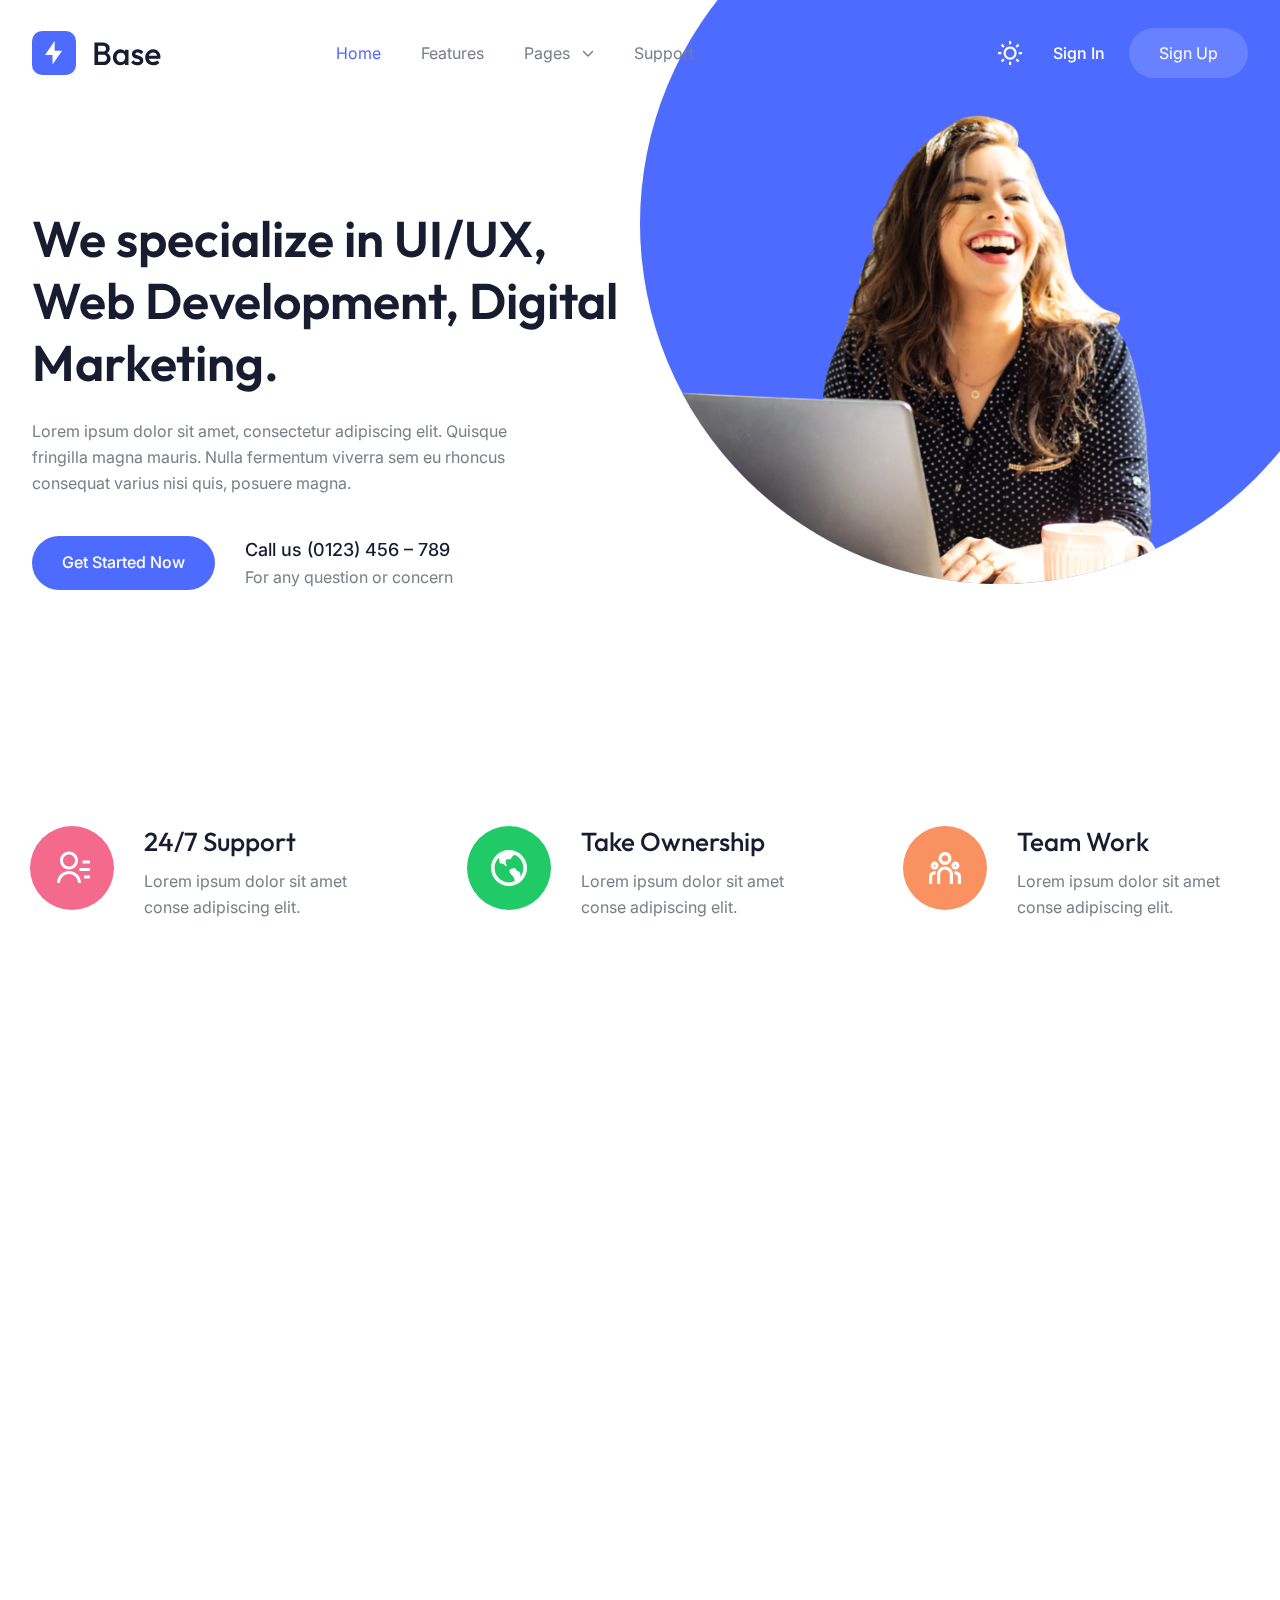
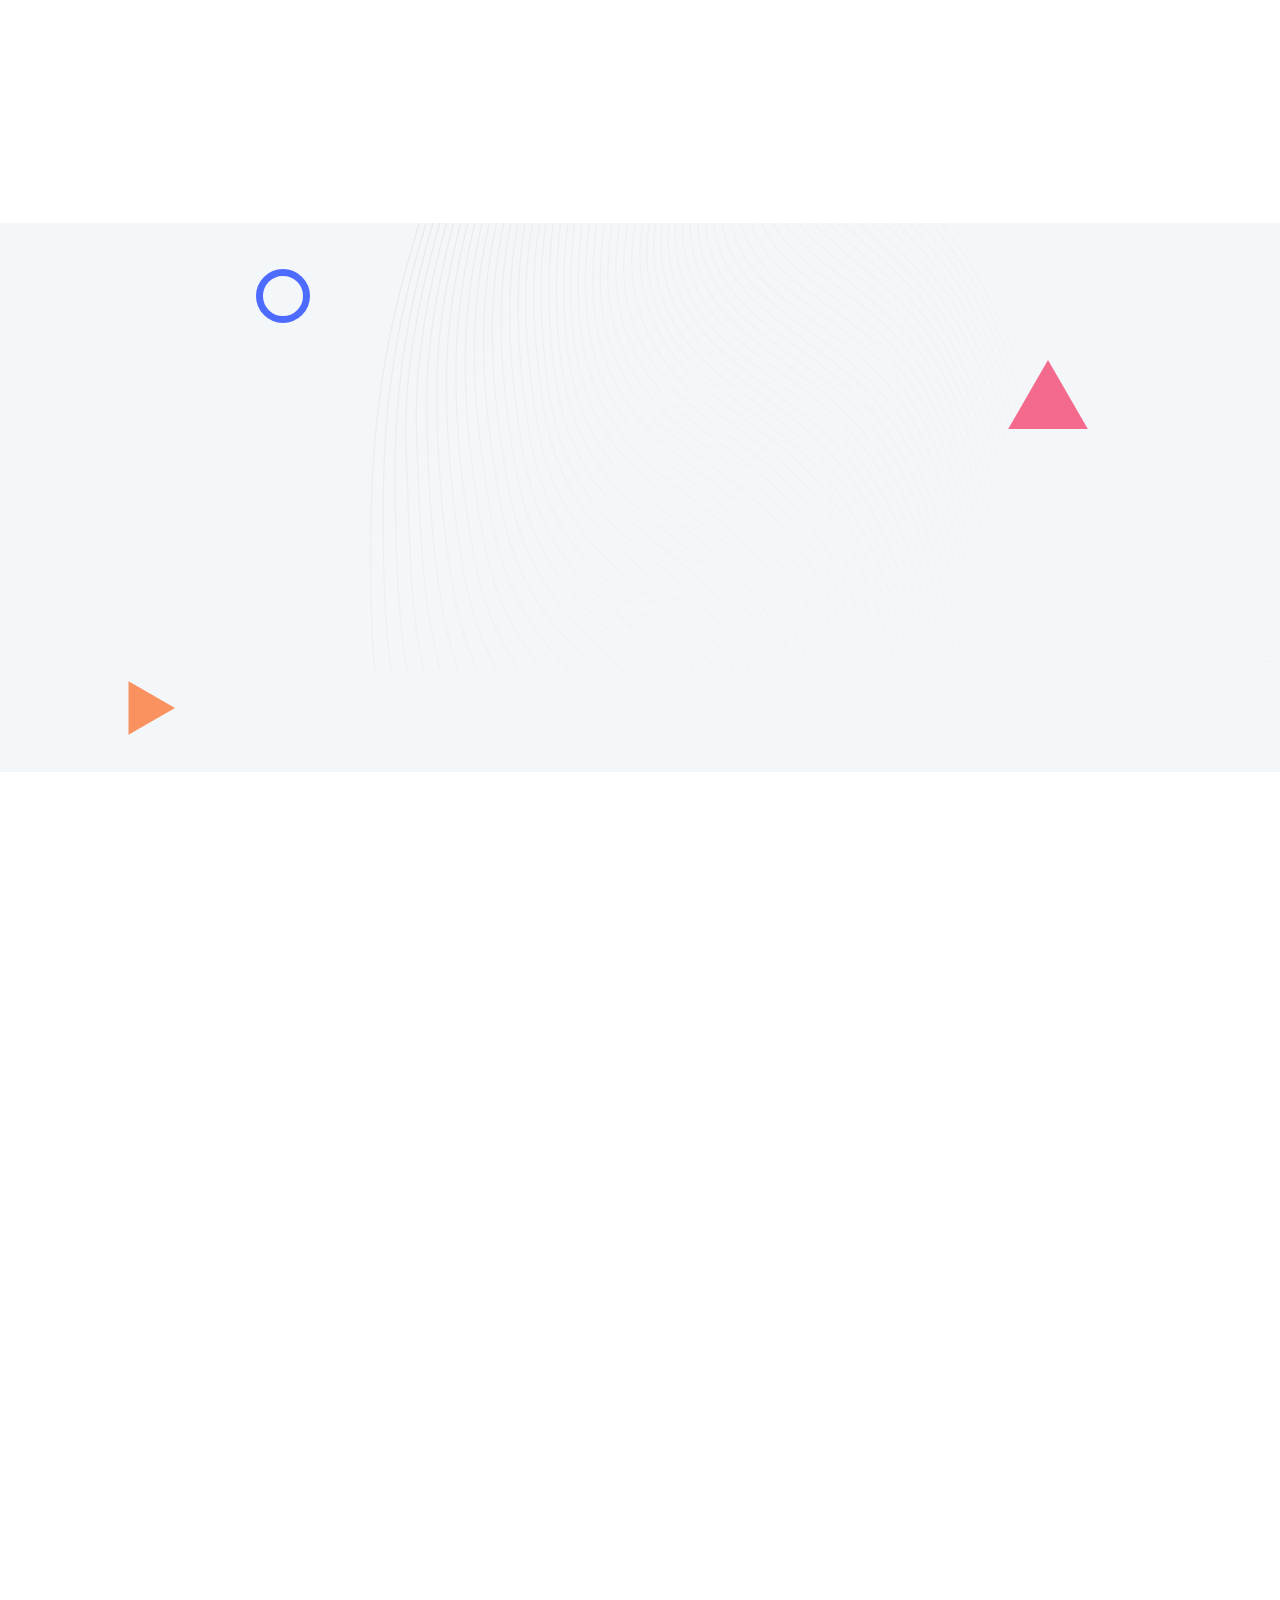
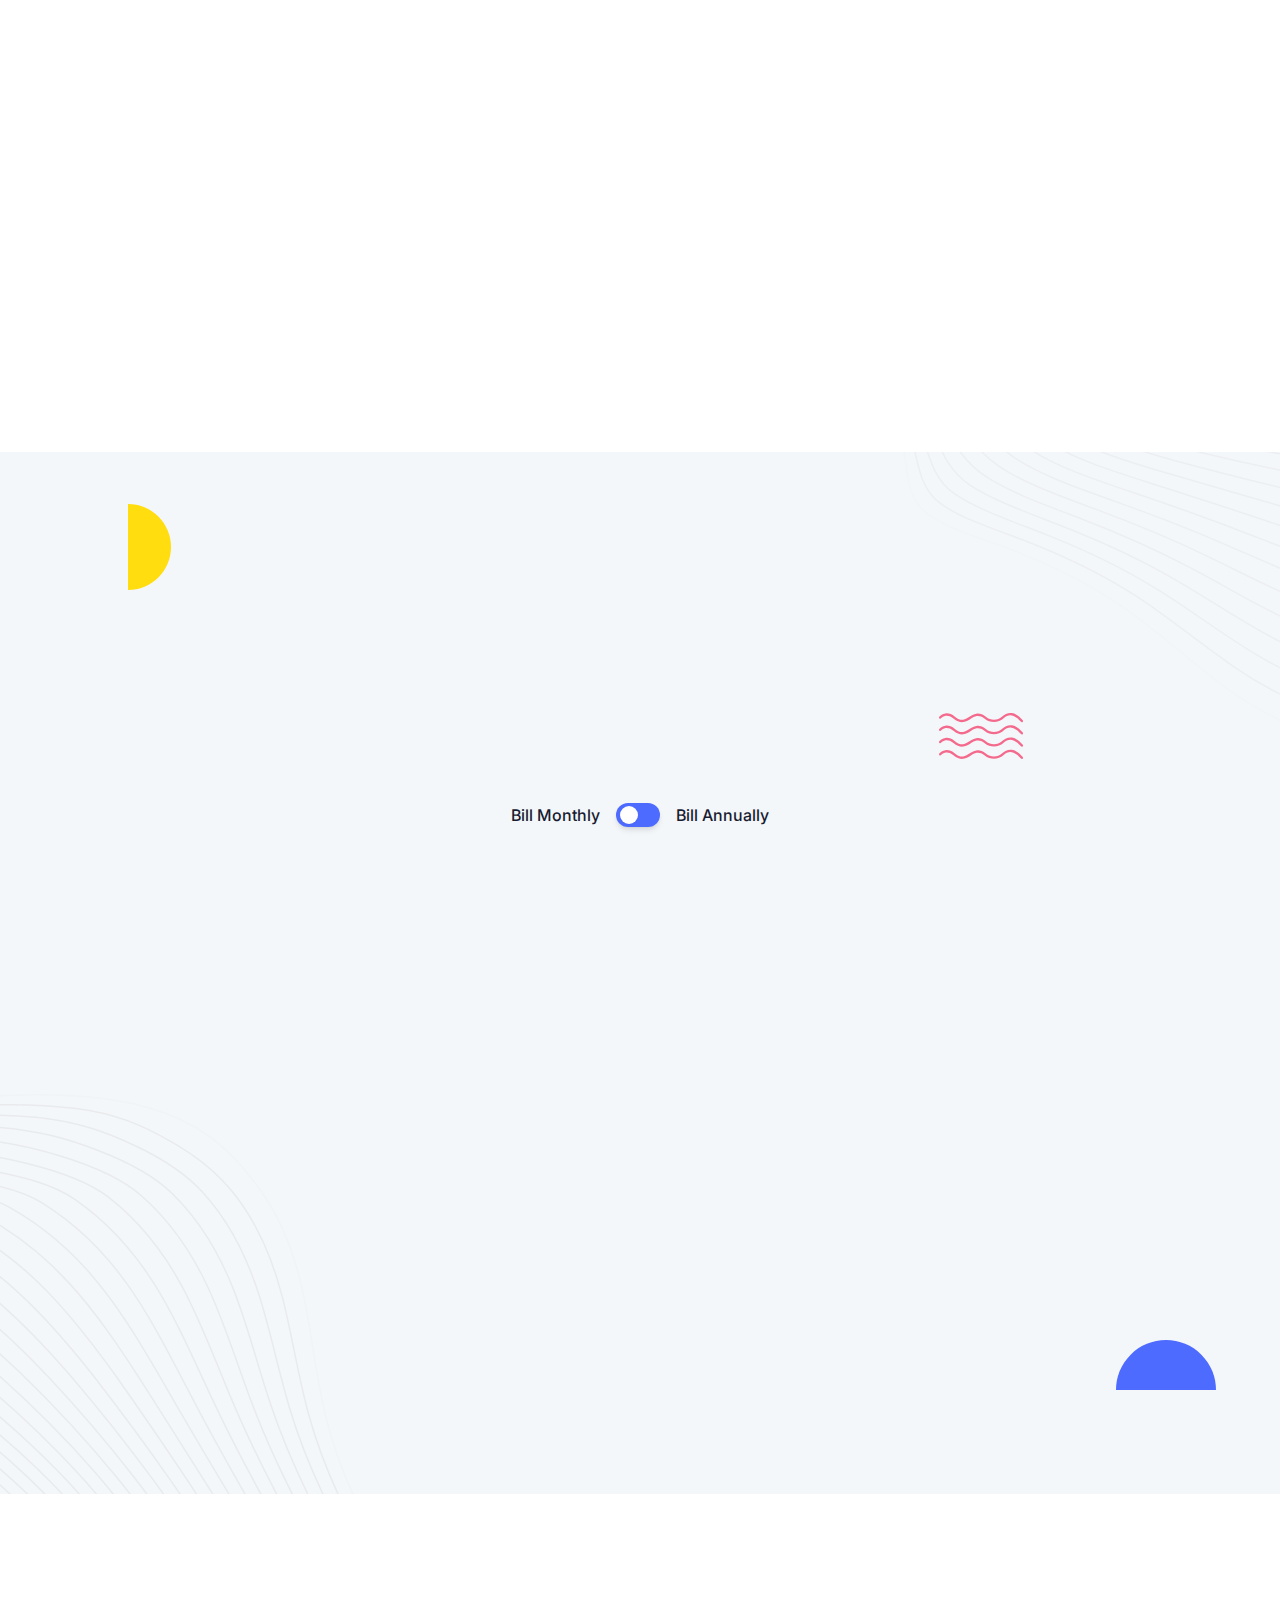
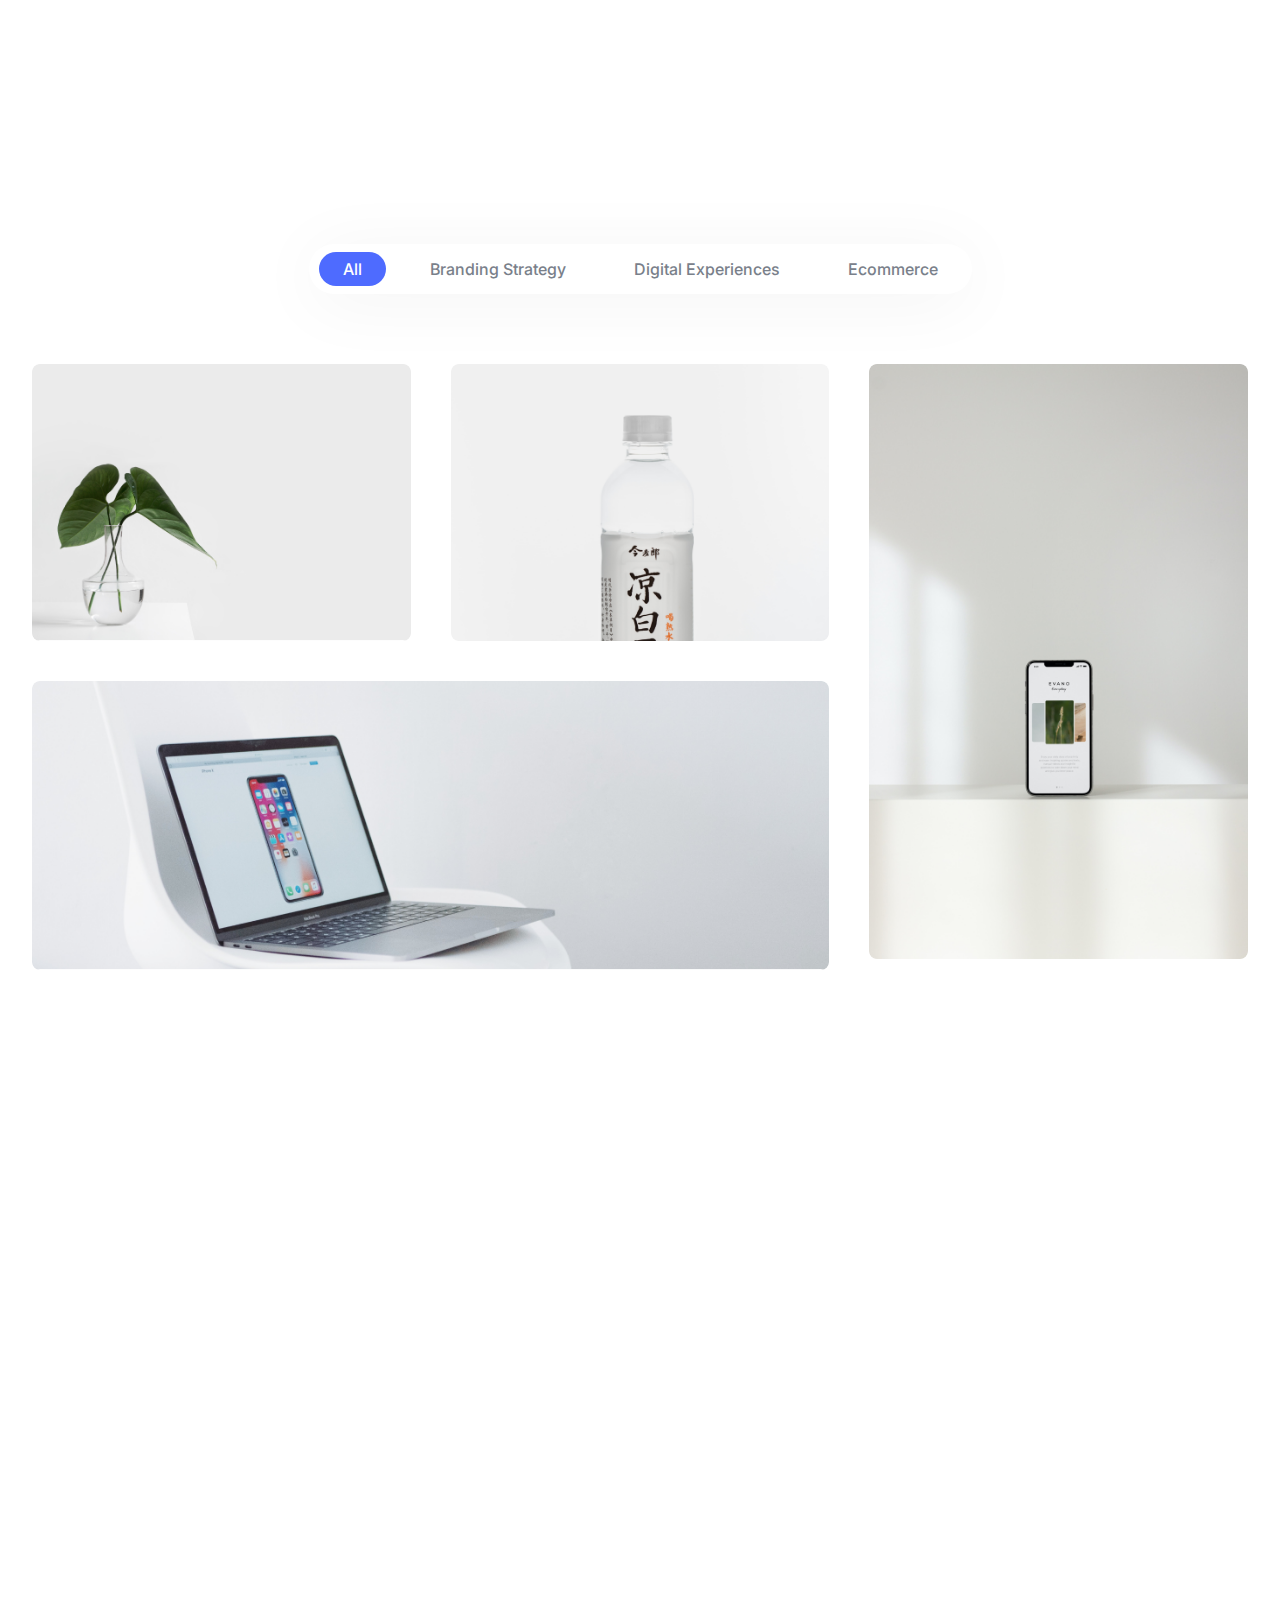
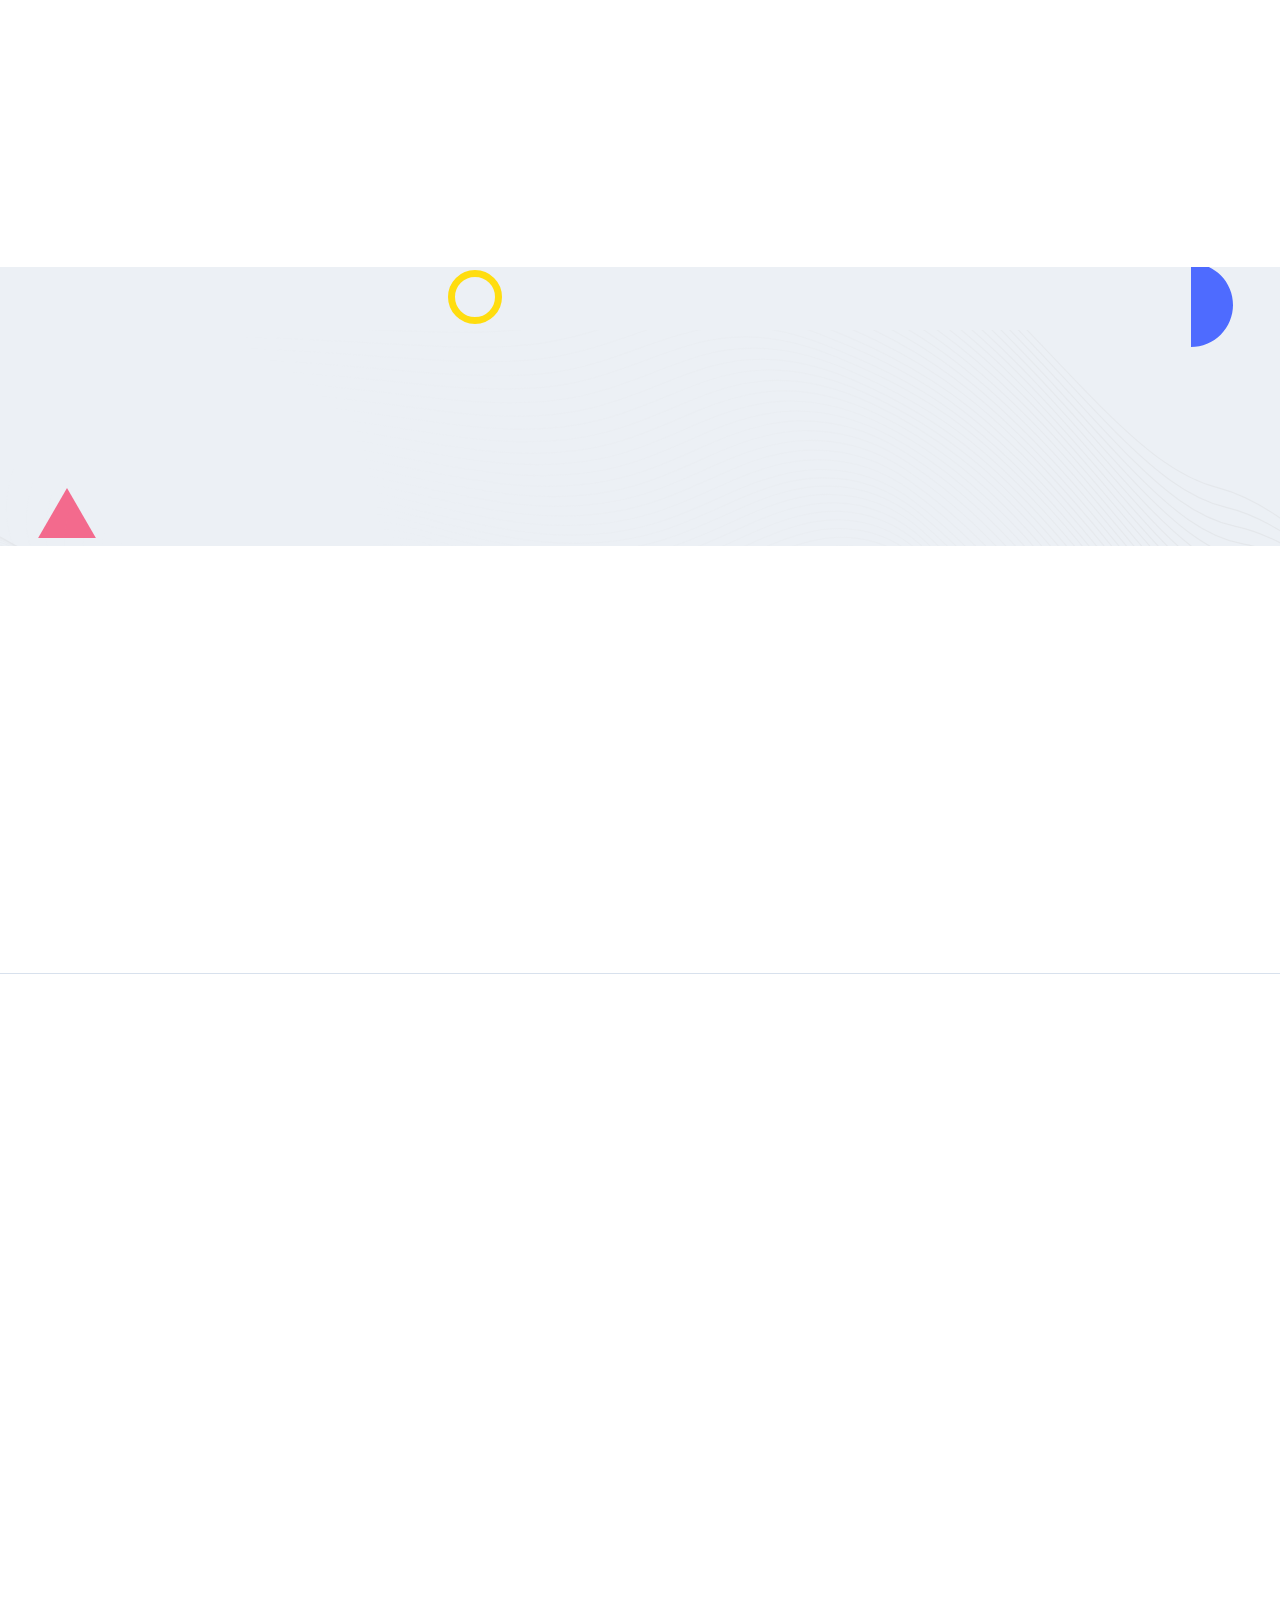
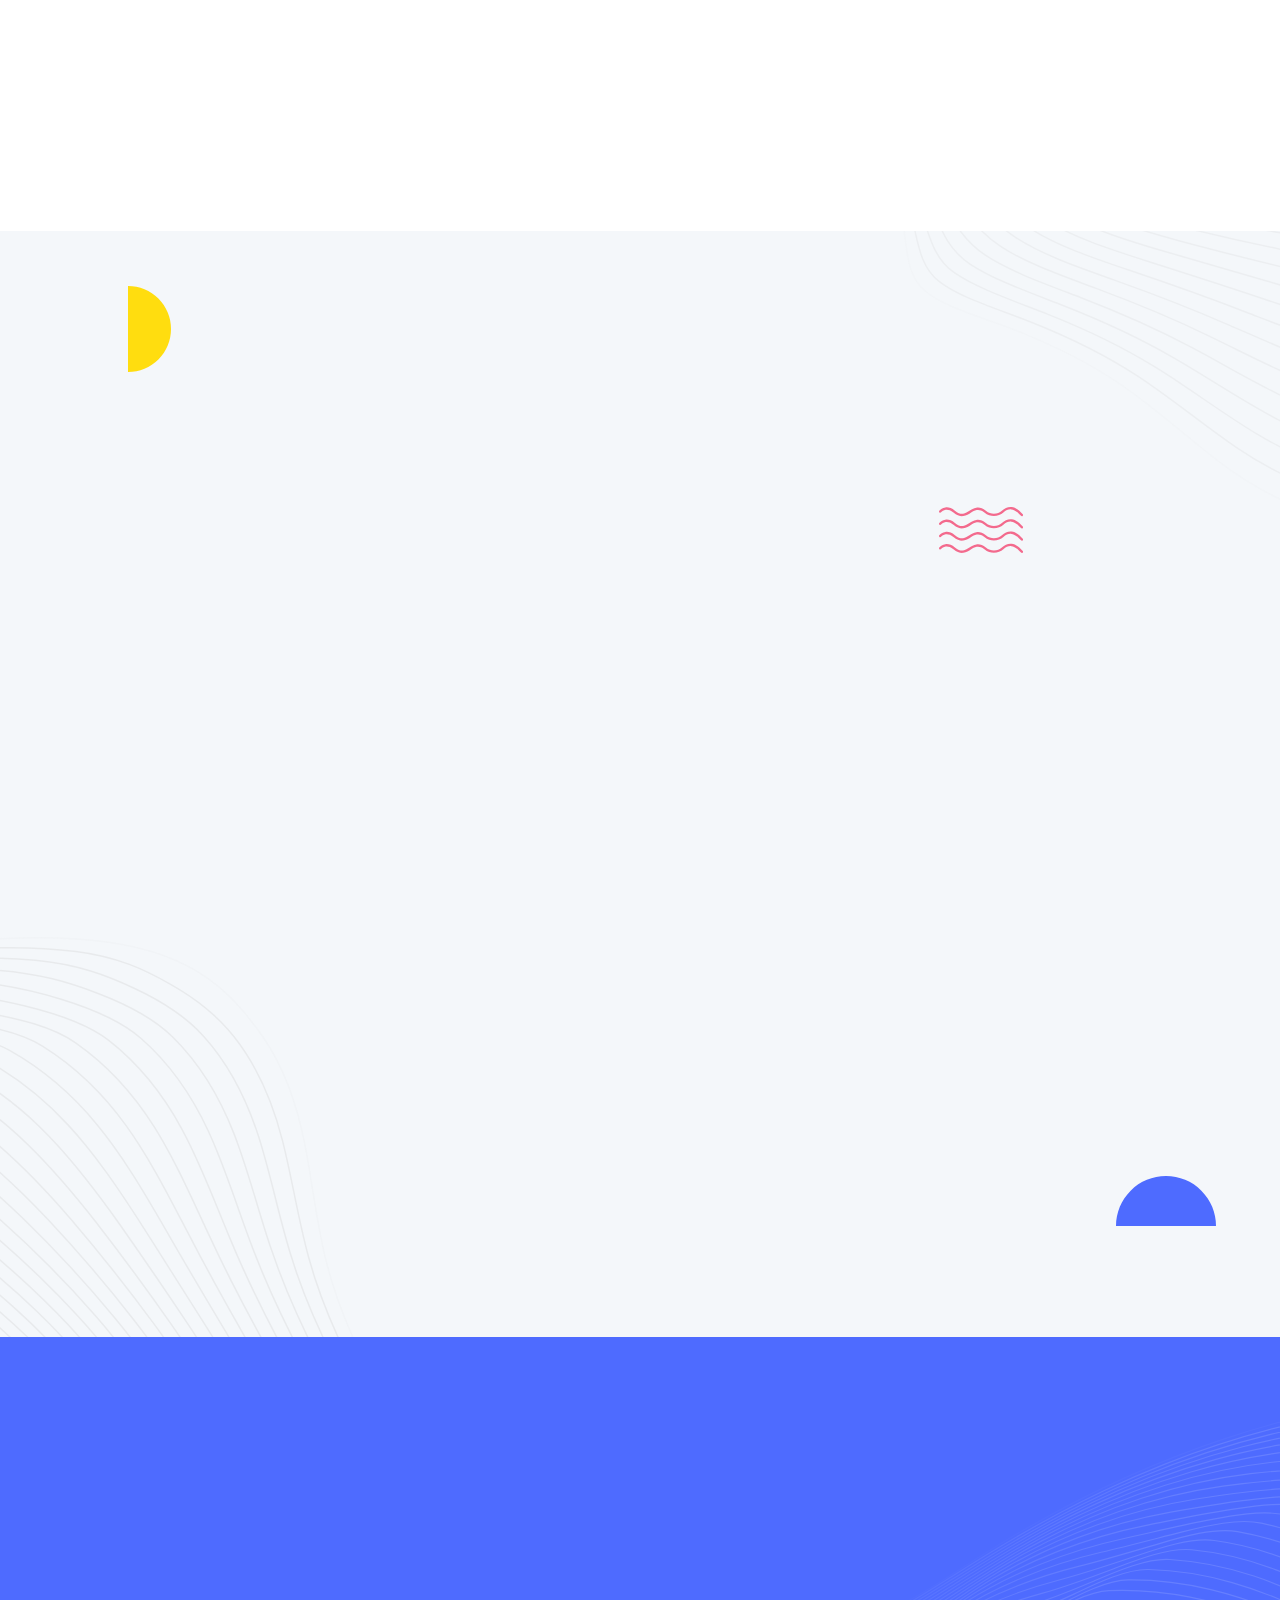
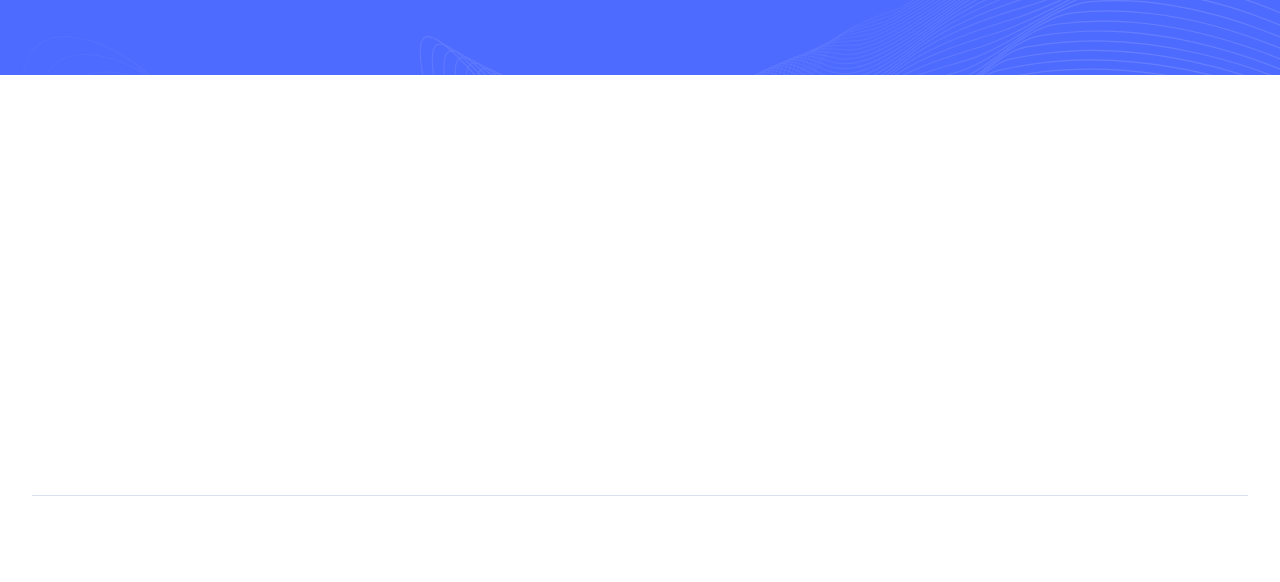
==== index.html @ 27a2369c "initial-commit" ====
<!DOCTYPE html>
<html lang="en">
  <head>
    <meta charset="UTF-8" />
    <meta http-equiv="X-UA-Compatible" content="IE=edge" />
    <meta name="viewport" content="width=device-width, initial-scale=1.0" />
    <title>Base - Tailwind CSS Startup Template</title>
  <link rel="icon" href="favicon.ico"><link href="style.css" rel="stylesheet"></head>
  <body
    x-data="{ page: 'home', 'darkMode': true, 'stickyMenu': false, 'navigationOpen': false, 'scrollTop': false }"
    x-init="
         darkMode = JSON.parse(localStorage.getItem('darkMode'));
         $watch('darkMode', value => localStorage.setItem('darkMode', JSON.stringify(value)))"
    :class="{'b eh': darkMode === true}"
  >
    <!-- ===== Header Start ===== -->
    <header
  class="g s r vd ya cj"
  :class="{ 'hh sm _k dj bl ll' : stickyMenu }"
  @scroll.window="stickyMenu = (window.pageYOffset > 20) ? true : false"
>
  <div class="bb ze ki xn 2xl:ud-px-0 oo wf yf i">
    <div class="vd to/4 tc wf yf">
      <a href="index.html">
        <img class="om" src="images/logo-light.svg" alt="Logo Light" />
        <img class="xc nm" src="images/logo-dark.svg" alt="Logo Dark" />
      </a>

      <!-- Hamburger Toggle BTN -->
      <button class="po rc" @click="navigationOpen = !navigationOpen">
        <span class="rc i pf re pd">
          <span class="du-block h q vd yc">
            <span class="rc i r s eh um tg te rd eb ml jl dl" :class="{ 'ue el': !navigationOpen }"></span>
            <span class="rc i r s eh um tg te rd eb ml jl fl" :class="{ 'ue qr': !navigationOpen }"></span>
            <span class="rc i r s eh um tg te rd eb ml jl gl" :class="{ 'ue hl': !navigationOpen }"></span>
          </span>
          <span class="du-block h q vd yc lf">
            <span class="rc eh um tg ml jl el h na r ve yc" :class="{ 'sd dl': !navigationOpen }"></span>
            <span class="rc eh um tg ml jl qr h s pa vd rd" :class="{ 'sd rr': !navigationOpen }"></span>
          </span>
        </span>
      </button>
      <!-- Hamburger Toggle BTN -->
    </div>

    <div
      class="vd wo/4 sd qo f ho oo wf yf"
      :class="{ 'd hh rm sr td ud qg ug jc yh': navigationOpen }"
    >
      <nav>
        <ul class="tc _o sf yo cg ep">
          <li><a href="index.html" class="xl" :class="{ 'mk': page === 'home' }">Home</a></li>
          <li><a href="index.html#features" class="xl">Features</a></li>
          <li class="c i" x-data="{ dropdown: false }">
            <a
              href="#"
              class="xl tc wf yf bg"
              @click.prevent="dropdown = !dropdown"
              :class="{ 'mk': page === 'blog-grid' || page === 'blog-single' || page === 'signin' || page === 'signup' || page === '404' }"
            >
              Pages

              <svg
              :class="{ 'wh': dropdown }"
              class="th mm we fd pf" xmlns="http://www.w3.org/2000/svg" viewBox="0 0 512 512">
                <path d="M233.4 406.6c12.5 12.5 32.8 12.5 45.3 0l192-192c12.5-12.5 12.5-32.8 0-45.3s-32.8-12.5-45.3 0L256 338.7 86.6 169.4c-12.5-12.5-32.8-12.5-45.3 0s-12.5 32.8 0 45.3l192 192z" />
              </svg>
            </a>

            <!-- Dropdown Start -->
            <ul class="a" :class="{ 'tc': dropdown }">
              <li><a href="blog-grid.html" class="xl" :class="{ 'mk': page === 'blog-grid' }">Blog Grid</a></li>
              <li><a href="blog-single.html" class="xl" :class="{ 'mk': page === 'blog-single' }">Blog Single</a></li>
              <li><a href="signin.html" class="xl" :class="{ 'mk': page === 'signin' }">Sign In</a></li>
              <li><a href="signup.html" class="xl" :class="{ 'mk': page === 'signup' }">Sign Up</a></li>
              <li><a href="404.html" class="xl" :class="{ 'mk': page === '404' }">404</a></li>
            </ul>
            <!-- Dropdown End -->
          </li>
          <li><a href="index.html#support" class="xl">Support</a></li>
        </ul>
      </nav>

      <div class="tc wf ig pb no">
        <div class="pc h io pa ra" :class="navigationOpen ? '!-ud-visible' : 'd'">
          <label class="rc ab i">
            <input type="checkbox" :value="darkMode" @change="darkMode = !darkMode" class="pf vd yc uk h r za ab" />
            <!-- Icon Sun -->
            <svg :class="{ 'wn' : page === 'home', 'xh' : page === 'home' && stickyMenu }" class="th om" width="25" height="25" viewBox="0 0 25 25" fill="none" xmlns="http://www.w3.org/2000/svg">
              <path d="M12.0908 18.6363C10.3549 18.6363 8.69 17.9467 7.46249 16.7192C6.23497 15.4916 5.54537 13.8268 5.54537 12.0908C5.54537 10.3549 6.23497 8.69 7.46249 7.46249C8.69 6.23497 10.3549 5.54537 12.0908 5.54537C13.8268 5.54537 15.4916 6.23497 16.7192 7.46249C17.9467 8.69 18.6363 10.3549 18.6363 12.0908C18.6363 13.8268 17.9467 15.4916 16.7192 16.7192C15.4916 17.9467 13.8268 18.6363 12.0908 18.6363ZM12.0908 16.4545C13.2481 16.4545 14.358 15.9947 15.1764 15.1764C15.9947 14.358 16.4545 13.2481 16.4545 12.0908C16.4545 10.9335 15.9947 9.8236 15.1764 9.00526C14.358 8.18692 13.2481 7.72718 12.0908 7.72718C10.9335 7.72718 9.8236 8.18692 9.00526 9.00526C8.18692 9.8236 7.72718 10.9335 7.72718 12.0908C7.72718 13.2481 8.18692 14.358 9.00526 15.1764C9.8236 15.9947 10.9335 16.4545 12.0908 16.4545ZM10.9999 0.0908203H13.1817V3.36355H10.9999V0.0908203ZM10.9999 20.8181H13.1817V24.0908H10.9999V20.8181ZM2.83446 4.377L4.377 2.83446L6.69082 5.14828L5.14828 6.69082L2.83446 4.37809V4.377ZM17.4908 19.0334L19.0334 17.4908L21.3472 19.8046L19.8046 21.3472L17.4908 19.0334ZM19.8046 2.83337L21.3472 4.377L19.0334 6.69082L17.4908 5.14828L19.8046 2.83446V2.83337ZM5.14828 17.4908L6.69082 19.0334L4.377 21.3472L2.83446 19.8046L5.14828 17.4908ZM24.0908 10.9999V13.1817H20.8181V10.9999H24.0908ZM3.36355 10.9999V13.1817H0.0908203V10.9999H3.36355Z" fill=""/>
            </svg>
            <!-- Icon Sun -->
            <img class="xc nm" src="images/icon-moon.svg" alt="Moon" />
          </label>
        </div>

        <a href="signin.html" :class="{ 'nk yl' : page === 'home', 'ok' : page === 'home' && stickyMenu }" class="ek pk xl">Sign In</a>
        <a href="signup.html" :class="{ 'hh/[0.15]' : page === 'home', 'sh' : page === 'home' && stickyMenu }" class="lk gh dk rg tc wf xf _l gi hi">Sign Up</a>
      </div>
    </div>
  </div>
</header>

    <!-- ===== Header End ===== -->

    <main>
      <!-- ===== Hero Start ===== -->
      <section class="gj do ir hj sp jr i pg">
        <!-- Hero Images -->
        <div class="xc fn zd/2 2xl:ud-w-187.5 bd 2xl:ud-h-171.5 h q r">
          <img src="images/shape-01.svg" alt="shape" class="xc 2xl:ud-block h t -ud-left-[10%] ua" />
          <img src="images/shape-02.svg" alt="shape" class="xc 2xl:ud-block h u p va" />
          <img src="images/shape-03.svg" alt="shape" class="xc 2xl:ud-block h v w va" />
          <img src="images/shape-04.svg" alt="shape" class="h q r" />
          <img src="images/hero.png" alt="Woman" class="h q r ua" />
        </div>

        <!-- Hero Content -->
        <div class="bb ze ki xn 2xl:ud-px-0">
          <div class="tc _o">
            <div class="animate_left jn/2">
              <h1 class="fk vj zp or kk wm wb">We specialize in UI/UX, Web Development, Digital Marketing.</h1>
              <p class="fq">
                Lorem ipsum dolor sit amet, consectetur adipiscing elit. Quisque fringilla magna mauris. Nulla fermentum viverra sem eu rhoncus consequat varius nisi quis, posuere magna.
              </p>

              <div class="tc tf yo zf mb">
                <a href="#" class="ek jk lk gh gi hi rg ml il vc _d _l"
                  >Get Started Now</a
                >

                <span class="tc sf">
                  <a href="#" class="inline-block ek xj kk wm"> Call us (0123) 456 – 789 </a>
                  <span class="inline-block">For any question or concern</span>
                </span>
              </div>
            </div>
          </div>
        </div>
      </section>
      <!-- ===== Hero End ===== -->

      <!-- ===== Small Features Start ===== -->
      <section id="features">
        <div class="bb ze ki yn 2xl:ud-px-12.5">
          <div class="tc uf zo xf ap zf bp mq">
            <!-- Small Features Item -->
            <div class="animate_top kn to/3 tc cg oq">
              <div class="tc wf xf cf ae cd rg mh">
                <img src="images/icon-01.svg" alt="Icon" />
              </div>
              <div>
                <h4 class="ek yj go kk wm xb">24/7 Support</h4>
                <p>Lorem ipsum dolor sit amet conse adipiscing elit.</p>
              </div>
            </div>

            <!-- Small Features Item -->
            <div class="animate_top kn to/3 tc cg oq">
              <div class="tc wf xf cf ae cd rg nh">
                <img src="images/icon-02.svg" alt="Icon" />
              </div>
              <div>
                <h4 class="ek yj go kk wm xb">Take Ownership</h4>
                <p>Lorem ipsum dolor sit amet conse adipiscing elit.</p>
              </div>
            </div>

            <!-- Small Features Item -->
            <div class="animate_top kn to/3 tc cg oq">
              <div class="tc wf xf cf ae cd rg oh">
                <img src="images/icon-03.svg" alt="Icon" />
              </div>
              <div>
                <h4 class="ek yj go kk wm xb">Team Work</h4>
                <p>Lorem ipsum dolor sit amet conse adipiscing elit.</p>
              </div>
            </div>
          </div>
        </div>
      </section>
      <!-- ===== Small Features End ===== -->

      <!-- ===== About Start ===== -->
      <section class="ji gp uq 2xl:ud-py-35 pg">
        <div class="bb ze ki xn wq">
          <div class="tc wf gg qq">
            <!-- About Images -->
            <div class="animate_left xc gn gg jn/2 i">
              <div>
                <img src="images/shape-05.svg" alt="Shape" class="h -ud-left-5 x" />
                <img src="images/about-01.png" alt="About" class="ib" />
                <img src="images/about-02.png" alt="About" />
              </div>
              <div>
                <img src="images/shape-06.svg" alt="Shape" />
                <img src="images/about-03.png" alt="About" class="ob gb" />
                <img src="images/shape-07.svg" alt="Shape" class="bb" />
              </div>
            </div>

            <!-- About Content -->
            <div class="animate_right jn/2">
              <h4 class="ek yj mk gb">Why Choose Us</h4>
              <h2 class="fk vj zp pr kk wm qb">We Make Our customers happy by giving Best services.</h2>
              <p class="uo">It is a long established fact that a reader will be distracted by the readable content of a page when looking at its layout. The point of using Lorem Ipsum.</p>

              <a href="https://www.youtube.com/watch?v=xcJtL7QggTI" data-fslightbox class="vc wf hg mb">
                <span class="tc wf xf be dd rg i gh ua">
                  <span class="nf h vc yc vd rg gh qk -ud-z-1"></span>
                  <img src="images/icon-play.svg" alt="Play" />
                </span>
                <span class="kk">SEE HOW WE WORK</span>
              </a>
            </div>
          </div>
        </div>
      </section>
      <!-- ===== About End ===== -->

      <!-- ===== Team Start ===== -->
      <section class="i pg ji gp uq">
        <!-- Bg Shapes -->
        <span class="rc h s r vd fd/5 fh rm"></span>
        <img src="images/shape-08.svg" alt="Shape Bg" class="h q r" />
        <img src="images/shape-09.svg" alt="Shape" class="of h y z/2" />
        <img src="images/shape-10.svg" alt="Shape" class="h _ aa" />
        <img src="images/shape-11.svg" alt="Shape" class="of h m ba" />

        <!-- Section Title Start -->
        <div
          x-data="{ sectionTitle: `Meet With Our Creative Dedicated Team`, sectionTitleText: `Lorem ipsum dolor sit amet, consectetur adipiscing elit. In convallis tortor eros. Donec vitae tortor lacus. Phasellus aliquam ante in maximus.`}"
        >
          <div class="animate_top bb ze rj ki xn vq">
    <h2
            x-text="sectionTitle"
            class="fk vj pr kk wm on/5 gq/2 bb _b"
    >
    </h2>
    <p class="bb on/5 wo/5 hq" x-text="sectionTitleText"></p>
</div>


        </div>
        <!-- Section Title End -->

        <div class="bb ze i va ki xn xq jb jo">
          <div class="wc qf pn xo gg cp">
            <!-- Team Item -->
            <div class="animate_top rj">
              <div class="c i pg z-1">
                <img class="vd" src="images/team-01.png" alt="Team" />

                <div class="ef im nl il">
                  <span class="h -ud-left-5 -ud-bottom-21 rc de gd gh if wa"></span>
                  <span class="h s p rc vd hd mh va"></span>
                  <div class="h s p vd ij jj xa">
                    <ul class="tc xf wf gg">
                      <li>
                        <a href="#">
                          <svg class="uh vl ml il" width="10" height="18" viewBox="0 0 10 18" fill="none" xmlns="http://www.w3.org/2000/svg">
                          <path d="M6.66634 10.25H8.74968L9.58301 6.91669H6.66634V5.25002C6.66634 4.39169 6.66634 3.58335 8.33301 3.58335H9.58301V0.783354C9.31134 0.74752 8.28551 0.666687 7.20218 0.666687C4.93968 0.666687 3.33301 2.04752 3.33301 4.58335V6.91669H0.833008V10.25H3.33301V17.3334H6.66634V10.25Z" fill=""/>
                          </svg>
                        </a>
                      </li>
                      <li>
                        <a href="#">
                          <svg class="uh vl ml il" width="18" height="14" viewBox="0 0 18 14" fill="none" xmlns="http://www.w3.org/2000/svg">
                          <path d="M17.4683 1.71333C16.8321 1.99475 16.1574 2.17956 15.4666 2.26167C16.1947 1.82619 16.7397 1.14085 16.9999 0.333333C16.3166 0.74 15.5674 1.025 14.7866 1.17917C14.2621 0.617982 13.5669 0.245803 12.809 0.120487C12.0512 -0.00482822 11.2732 0.123742 10.596 0.486211C9.91875 0.848679 9.38024 1.42474 9.06418 2.12483C8.74812 2.82492 8.67221 3.60982 8.84825 4.3575C7.46251 4.28805 6.10686 3.92794 4.86933 3.30055C3.63179 2.67317 2.54003 1.79254 1.66492 0.715833C1.35516 1.24788 1.19238 1.85269 1.19326 2.46833C1.19326 3.67667 1.80826 4.74417 2.74326 5.36917C2.18993 5.35175 1.64878 5.20232 1.16492 4.93333V4.97667C1.16509 5.78142 1.44356 6.56135 1.95313 7.18422C2.46269 7.80709 3.17199 8.23456 3.96075 8.39417C3.4471 8.53337 2.90851 8.55388 2.38576 8.45417C2.60814 9.14686 3.04159 9.75267 3.62541 10.1868C4.20924 10.6209 4.9142 10.8615 5.64159 10.875C4.91866 11.4428 4.0909 11.8625 3.20566 12.1101C2.32041 12.3578 1.39503 12.4285 0.482422 12.3183C2.0755 13.3429 3.93 13.8868 5.82409 13.885C12.2349 13.885 15.7408 8.57417 15.7408 3.96833C15.7408 3.81833 15.7366 3.66667 15.7299 3.51833C16.4123 3.02514 17.0013 2.41418 17.4691 1.71417L17.4683 1.71333Z" fill=""/>
                          </svg>
                        </a>
                      </li>
                      <li>
                        <a href="#">
                          <svg class="uh vl ml il" width="17" height="16" viewBox="0 0 17 16" fill="none" xmlns="http://www.w3.org/2000/svg">
                          <path d="M3.78353 2.16665C3.78331 2.60867 3.6075 3.03251 3.29478 3.34491C2.98207 3.65732 2.55806 3.8327 2.11603 3.83248C1.674 3.83226 1.25017 3.65645 0.937761 3.34373C0.625357 3.03102 0.449975 2.60701 0.450196 2.16498C0.450417 1.72295 0.626223 1.29912 0.93894 0.986712C1.25166 0.674307 1.67567 0.498925 2.1177 0.499146C2.55972 0.499367 2.98356 0.675173 3.29596 0.98789C3.60837 1.30061 3.78375 1.72462 3.78353 2.16665V2.16665ZM3.83353 5.06665H0.500195V15.5H3.83353V5.06665ZM9.1002 5.06665H5.78353V15.5H9.06686V10.025C9.06686 6.97498 13.0419 6.69165 13.0419 10.025V15.5H16.3335V8.89165C16.3335 3.74998 10.4502 3.94165 9.06686 6.46665L9.1002 5.06665V5.06665Z" fill=""/>
                          </svg>
                        </a>
                      </li>
                    </ul>
                  </div>
                </div>
              </div>

              <h4 class="yj go kk wm ob zb">Olivia Andrium</h4>
              <p>Product Manager</p>
            </div>

            <!-- Team Item -->
            <div class="animate_top rj">
              <div class="c i pg z-1">
                <img class="vd" src="images/team-02.png" alt="Team" />

                <div class="ef im nl il">
                  <span class="h -ud-left-5 -ud-bottom-21 rc de gd gh if wa"></span>
                  <span class="h s p rc vd hd mh va"></span>
                  <div class="h s p vd ij jj xa">
                    <ul class="tc xf wf gg">
                      <li>
                        <a href="#">
                          <svg class="uh vl ml il" width="10" height="18" viewBox="0 0 10 18" fill="none" xmlns="http://www.w3.org/2000/svg">
                          <path d="M6.66634 10.25H8.74968L9.58301 6.91669H6.66634V5.25002C6.66634 4.39169 6.66634 3.58335 8.33301 3.58335H9.58301V0.783354C9.31134 0.74752 8.28551 0.666687 7.20218 0.666687C4.93968 0.666687 3.33301 2.04752 3.33301 4.58335V6.91669H0.833008V10.25H3.33301V17.3334H6.66634V10.25Z" fill=""/>
                          </svg>
                        </a>
                      </li>
                      <li>
                        <a href="#">
                          <svg class="uh vl ml il" width="18" height="14" viewBox="0 0 18 14" fill="none" xmlns="http://www.w3.org/2000/svg">
                          <path d="M17.4683 1.71333C16.8321 1.99475 16.1574 2.17956 15.4666 2.26167C16.1947 1.82619 16.7397 1.14085 16.9999 0.333333C16.3166 0.74 15.5674 1.025 14.7866 1.17917C14.2621 0.617982 13.5669 0.245803 12.809 0.120487C12.0512 -0.00482822 11.2732 0.123742 10.596 0.486211C9.91875 0.848679 9.38024 1.42474 9.06418 2.12483C8.74812 2.82492 8.67221 3.60982 8.84825 4.3575C7.46251 4.28805 6.10686 3.92794 4.86933 3.30055C3.63179 2.67317 2.54003 1.79254 1.66492 0.715833C1.35516 1.24788 1.19238 1.85269 1.19326 2.46833C1.19326 3.67667 1.80826 4.74417 2.74326 5.36917C2.18993 5.35175 1.64878 5.20232 1.16492 4.93333V4.97667C1.16509 5.78142 1.44356 6.56135 1.95313 7.18422C2.46269 7.80709 3.17199 8.23456 3.96075 8.39417C3.4471 8.53337 2.90851 8.55388 2.38576 8.45417C2.60814 9.14686 3.04159 9.75267 3.62541 10.1868C4.20924 10.6209 4.9142 10.8615 5.64159 10.875C4.91866 11.4428 4.0909 11.8625 3.20566 12.1101C2.32041 12.3578 1.39503 12.4285 0.482422 12.3183C2.0755 13.3429 3.93 13.8868 5.82409 13.885C12.2349 13.885 15.7408 8.57417 15.7408 3.96833C15.7408 3.81833 15.7366 3.66667 15.7299 3.51833C16.4123 3.02514 17.0013 2.41418 17.4691 1.71417L17.4683 1.71333Z" fill=""/>
                          </svg>
                        </a>
                      </li>
                      <li>
                        <a href="#">
                          <svg class="uh vl ml il" width="17" height="16" viewBox="0 0 17 16" fill="none" xmlns="http://www.w3.org/2000/svg">
                          <path d="M3.78353 2.16665C3.78331 2.60867 3.6075 3.03251 3.29478 3.34491C2.98207 3.65732 2.55806 3.8327 2.11603 3.83248C1.674 3.83226 1.25017 3.65645 0.937761 3.34373C0.625357 3.03102 0.449975 2.60701 0.450196 2.16498C0.450417 1.72295 0.626223 1.29912 0.93894 0.986712C1.25166 0.674307 1.67567 0.498925 2.1177 0.499146C2.55972 0.499367 2.98356 0.675173 3.29596 0.98789C3.60837 1.30061 3.78375 1.72462 3.78353 2.16665V2.16665ZM3.83353 5.06665H0.500195V15.5H3.83353V5.06665ZM9.1002 5.06665H5.78353V15.5H9.06686V10.025C9.06686 6.97498 13.0419 6.69165 13.0419 10.025V15.5H16.3335V8.89165C16.3335 3.74998 10.4502 3.94165 9.06686 6.46665L9.1002 5.06665V5.06665Z" fill=""/>
                          </svg>
                        </a>
                      </li>
                    </ul>
                  </div>
                </div>
              </div>

              <h4 class="yj go kk wm ob zb">Jemse Kemorun</h4>
              <p>Product Designer</p>
            </div>

            <!-- Team Item -->
            <div class="animate_top rj">
              <div class="c i pg z-1">
                <img class="vd" src="images/team-03.png" alt="Team" />

                <div class="ef im nl il">
                  <span class="h -ud-left-5 -ud-bottom-21 rc de gd gh if wa"></span>
                  <span class="h s p rc vd hd mh va"></span>
                  <div class="h s p vd ij jj xa">
                    <ul class="tc xf wf gg">
                      <li>
                        <a href="#">
                          <svg class="uh vl ml il" width="10" height="18" viewBox="0 0 10 18" fill="none" xmlns="http://www.w3.org/2000/svg">
                          <path d="M6.66634 10.25H8.74968L9.58301 6.91669H6.66634V5.25002C6.66634 4.39169 6.66634 3.58335 8.33301 3.58335H9.58301V0.783354C9.31134 0.74752 8.28551 0.666687 7.20218 0.666687C4.93968 0.666687 3.33301 2.04752 3.33301 4.58335V6.91669H0.833008V10.25H3.33301V17.3334H6.66634V10.25Z" fill=""/>
                          </svg>
                        </a>
                      </li>
                      <li>
                        <a href="#">
                          <svg class="uh vl ml il" width="18" height="14" viewBox="0 0 18 14" fill="none" xmlns="http://www.w3.org/2000/svg">
                          <path d="M17.4683 1.71333C16.8321 1.99475 16.1574 2.17956 15.4666 2.26167C16.1947 1.82619 16.7397 1.14085 16.9999 0.333333C16.3166 0.74 15.5674 1.025 14.7866 1.17917C14.2621 0.617982 13.5669 0.245803 12.809 0.120487C12.0512 -0.00482822 11.2732 0.123742 10.596 0.486211C9.91875 0.848679 9.38024 1.42474 9.06418 2.12483C8.74812 2.82492 8.67221 3.60982 8.84825 4.3575C7.46251 4.28805 6.10686 3.92794 4.86933 3.30055C3.63179 2.67317 2.54003 1.79254 1.66492 0.715833C1.35516 1.24788 1.19238 1.85269 1.19326 2.46833C1.19326 3.67667 1.80826 4.74417 2.74326 5.36917C2.18993 5.35175 1.64878 5.20232 1.16492 4.93333V4.97667C1.16509 5.78142 1.44356 6.56135 1.95313 7.18422C2.46269 7.80709 3.17199 8.23456 3.96075 8.39417C3.4471 8.53337 2.90851 8.55388 2.38576 8.45417C2.60814 9.14686 3.04159 9.75267 3.62541 10.1868C4.20924 10.6209 4.9142 10.8615 5.64159 10.875C4.91866 11.4428 4.0909 11.8625 3.20566 12.1101C2.32041 12.3578 1.39503 12.4285 0.482422 12.3183C2.0755 13.3429 3.93 13.8868 5.82409 13.885C12.2349 13.885 15.7408 8.57417 15.7408 3.96833C15.7408 3.81833 15.7366 3.66667 15.7299 3.51833C16.4123 3.02514 17.0013 2.41418 17.4691 1.71417L17.4683 1.71333Z" fill=""/>
                          </svg>
                        </a>
                      </li>
                      <li>
                        <a href="#">
                          <svg class="uh vl ml il" width="17" height="16" viewBox="0 0 17 16" fill="none" xmlns="http://www.w3.org/2000/svg">
                          <path d="M3.78353 2.16665C3.78331 2.60867 3.6075 3.03251 3.29478 3.34491C2.98207 3.65732 2.55806 3.8327 2.11603 3.83248C1.674 3.83226 1.25017 3.65645 0.937761 3.34373C0.625357 3.03102 0.449975 2.60701 0.450196 2.16498C0.450417 1.72295 0.626223 1.29912 0.93894 0.986712C1.25166 0.674307 1.67567 0.498925 2.1177 0.499146C2.55972 0.499367 2.98356 0.675173 3.29596 0.98789C3.60837 1.30061 3.78375 1.72462 3.78353 2.16665V2.16665ZM3.83353 5.06665H0.500195V15.5H3.83353V5.06665ZM9.1002 5.06665H5.78353V15.5H9.06686V10.025C9.06686 6.97498 13.0419 6.69165 13.0419 10.025V15.5H16.3335V8.89165C16.3335 3.74998 10.4502 3.94165 9.06686 6.46665L9.1002 5.06665V5.06665Z" fill=""/>
                          </svg>
                        </a>
                      </li>
                    </ul>
                  </div>
                </div>
              </div>

              <h4 class="yj go kk wm ob zb">Avi Pestarica</h4>
              <p>Web Designer</p>
            </div>
          </div>
        </div>
      </section>
      <!-- ===== Team End ===== -->

      <!-- ===== Services Start ===== -->
      <section class="lj tp kr">
        <!-- Section Title Start -->
        <div
          x-data="{ sectionTitle: `We Offer The Best Quality Service for You`, sectionTitleText: `Lorem ipsum dolor sit amet, consectetur adipiscing elit. In convallis tortor eros. Donec vitae tortor lacus. Phasellus aliquam ante in maximus.`}"
        >
          <div class="animate_top bb ze rj ki xn vq">
    <h2
            x-text="sectionTitle"
            class="fk vj pr kk wm on/5 gq/2 bb _b"
    >
    </h2>
    <p class="bb on/5 wo/5 hq" x-text="sectionTitleText"></p>
</div>


        </div>
        <!-- Section Title End -->

        <div class="bb ze ki xn yq mb en">
          <div class="wc qf pn xo ng">
            <!-- Service Item -->
            <div class="animate_top sg oi pi zq ml il am cn _m">
              <img src="images/icon-04.svg" alt="Icon" />
              <h4 class="ek zj kk wm nb _b">Crafted for Startups</h4>
              <p>Lorem ipsum dolor sit amet, consectetur adipiscing elit. In convallis tortor.</p>
            </div>

            <!-- Service Item -->
            <div class="animate_top sg oi pi zq ml il am cn _m">
              <img src="images/icon-05.svg" alt="Icon" />
              <h4 class="ek zj kk wm nb _b">High-quality Design</h4>
              <p>Lorem ipsum dolor sit amet, consectetur adipiscing elit. In convallis tortor.</p>
            </div>

            <!-- Service Item -->
            <div class="animate_top sg oi pi zq ml il am cn _m">
              <img src="images/icon-06.svg" alt="Icon" />
              <h4 class="ek zj kk wm nb _b">All Essential Sections</h4>
              <p>Lorem ipsum dolor sit amet, consectetur adipiscing elit. In convallis tortor.</p>
            </div>

            <!-- Service Item -->
            <div class="animate_top sg oi pi zq ml il am cn _m">
              <img src="images/icon-07.svg" alt="Icon" />
              <h4 class="ek zj kk wm nb _b">Speed Optimized</h4>
              <p>Lorem ipsum dolor sit amet, consectetur adipiscing elit. In convallis tortor.</p>
            </div>

            <!-- Service Item -->
            <div class="animate_top sg oi pi zq ml il am cn _m">
              <img src="images/icon-05.svg" alt="Icon" />
              <h4 class="ek zj kk wm nb _b">Fully Customizable</h4>
              <p>Lorem ipsum dolor sit amet, consectetur adipiscing elit. In convallis tortor.</p>
            </div>

            <!-- Service Item -->
            <div class="animate_top sg oi pi zq ml il am cn _m">
              <img src="images/icon-06.svg" alt="Icon" />
              <h4 class="ek zj kk wm nb _b">Regular Updates</h4>
              <p>Lorem ipsum dolor sit amet, consectetur adipiscing elit. In convallis tortor.</p>
            </div>
          </div>
        </div>
      </section>
      <!-- ===== Services End ===== -->

      <!-- ===== Pricing Table Start ===== -->
      <section x-data="setup()" class="i pg fh rm ji gp uq">
        <!-- Bg Shapes -->
        <img src="images/shape-06.svg" alt="Shape" class="h aa y" />
        <img src="images/shape-03.svg" alt="Shape" class="h ca u" />
        <img src="images/shape-07.svg" alt="Shape" class="h w da ee" />
        <img src="images/shape-12.svg" alt="Shape" class="h p s" />
        <img src="images/shape-13.svg" alt="Shape" class="h r q" />

        <!-- Section Title Start -->
        <div
          x-data="{ sectionTitle: `We Offer Great Affordable Premium Prices.`, sectionTitleText: `It is a long established fact that a reader will be distracted by the readable content of a page when looking at its layout. The point of using.`}"
        >
          <div class="animate_top bb ze rj ki xn vq">
    <h2
            x-text="sectionTitle"
            class="fk vj pr kk wm on/5 gq/2 bb _b"
    >
    </h2>
    <p class="bb on/5 wo/5 hq" x-text="sectionTitleText"></p>
</div>


        </div>
        <!-- Section Title End -->

        <!-- Pricing switcher -->
        <div class="tc wf xf jb og">
          <span class="ek kk wm">Bill Monthly</span>
          <button class="i rg gm" x-cloak @click="billPlan == 'monthly' ? billPlan = 'annually' : billPlan = 'monthly'">
            <div class="fe id bl gh rg xk outline-none"></div>
            <div
              class="h vc wf xf ge jd cl jl ml mf hh rg yk ea fa"
              :class="{ 'ff': billPlan == 'monthly', 'gf': billPlan == 'annually' }"
            ></div>
          </button>
          <span class="ek kk wm">Bill Annually</span>
        </div>

        <!-- Pricing Table -->
        <div class="bb ze i va ki xn yq bc">
          <div class="wc qf pn xo jg">
            <template x-for="(plan, i) in plans" x-key="i">
              <!-- Pricing Item -->
              <div class="animate_top rj sg hh sm vk xm hi nj oj">
                <h4 x-text="plan.name" class="wj kk wm fb"></h4>

                <div class="tc wf xf kg cc">
                  <h2
                    :class="plan.name == 'Basic' ? 'text-green-500' : ''"
                    x-text="`$${billPlan == 'monthly' ? plan.price.monthly : plan.price.annually}`"
                    class="fk _j kk wm"
                  ></h2>
                  <span x-text="billPlan == 'monthly' ? '/per month' : '/per year'" class="sc ak kk wm"></span>
                </div>

                <p class="ur dc">No credit card required</p>

                <!-- Button -->
                <a
                  href="#"
                  class="ek rg lk ml il gi ri"
                  :class="plan.name == 'Growth Plan' ? 'gh sl' : 'mh tl'"
                >
                  Try for free
                </a>

                <!-- Features -->
                <ul class="tc sf bg ob fb">
                  <template x-for="(feature, i) in plan.features" x-key="i">
                    <li x-text="feature"></li>
                  </template>
                </ul>

                <p class="kk wm">7-day free trial</p>
              </div>
            </template>
          </div>
        </div>
      </section>
      <!-- ===== Pricing Table End ===== -->

      <!-- ===== Projects Start ===== -->
      <section class="pg pj vp mr oj wp nr">
        <!-- Section Title Start -->
        <div
          x-data="{ sectionTitle: `We Offer Great Affordable Premium Prices.`, sectionTitleText: `It is a long established fact that a reader will be distracted by the readable content of a page when looking at its layout. The point of using.`}"
        >
          <div class="animate_top bb ze rj ki xn vq">
    <h2
            x-text="sectionTitle"
            class="fk vj pr kk wm on/5 gq/2 bb _b"
    >
    </h2>
    <p class="bb on/5 wo/5 hq" x-text="sectionTitleText"></p>
</div>


        </div>
        <!-- Section Title End -->

        <div class="bb ze ki xn 2xl:ud-px-0 jb" x-data="{filterTab: 1}">
          <!-- Porject Tab -->
          <div
            class="projects-tab _e bb tc uf wf xf cg rg hh rm vk xm si ti fc"
          >
            <button
              data-filter="*"
              @click="filterTab = 1"
              :class="{ 'gh lk' : filterTab === 1 }"
              class="project-tab-btn ek rg ml il vi mi"
            >
              All
            </button>
            <button
              data-filter=".branding"
              @click="filterTab = 2"
              :class="{ 'gh lk' : filterTab === 2 }"
              class="project-tab-btn ek rg ml il vi mi"
            >
              Branding Strategy
            </button>
            <button
              data-filter=".digital"
              @click="filterTab = 3"
              :class="{ 'gh lk' : filterTab === 3 }"
              class="project-tab-btn ek rg ml il vi mi"
            >
              Digital Experiences
            </button>
            <button
              data-filter=".ecommerce"
              @click="filterTab = 4"
              :class="{ 'gh lk' : filterTab === 4 }"
              class="project-tab-btn ek rg ml il vi mi"
            >
              Ecommerce
            </button>
          </div>

          <!-- Projects item wrapper -->
          <div class="projects-wrapper tc -ud-mx-5">
            <div class="project-sizer"></div>
            <!-- Project Item -->
            <div class="project-item wi fb vd jn/2 to/3 branding ecommerce">
              <div class="c i pg sg z-1">
                <img src="images/project-01.png" alt="Project" />

                <div 
                  class="h s r df nl kl im tc sf wf xf vd yc sg al hh/20 z-10"
                >
                  <h4 class="ek tj kk hc">Photo Retouching</h4>
                  <p>Branded Ecommerce</p>
                  <a
                    class="c tc wf xf ie ld rg _g dh ml il ph jm km jc"
                    href="#"
                  >
                    <svg class="th lm ml il" width="14" height="14" viewBox="0 0 14 14" fill="none" xmlns="http://www.w3.org/2000/svg">
                      <path d="M10.4763 6.16664L6.00634 1.69664L7.18467 0.518311L13.6663 6.99998L7.18467 13.4816L6.00634 12.3033L10.4763 7.83331H0.333008V6.16664H10.4763Z" />
                    </svg>
                  </a>
                </div>
              </div>
            </div>

            <!-- Project Item -->
            <div class="project-item wi fb vd jn/2 to/3 digital">
              <div class="c i pg sg z-1">
                <img src="images/project-02.png" alt="Project" />

                <div
                  class="h s r df nl kl im tc sf wf xf vd yc sg al hh/20 z-10"
                >
                  <h4 class="ek tj kk hc">Photo Retouching</h4>
                  <p>Branded Ecommerce</p>
                  <a
                    class="c tc wf xf ie ld rg _g dh ml il ph jm km jc"
                    href="#"
                  >
                    <svg class="th lm ml il" width="14" height="14" viewBox="0 0 14 14" fill="none" xmlns="http://www.w3.org/2000/svg">
                      <path d="M10.4763 6.16664L6.00634 1.69664L7.18467 0.518311L13.6663 6.99998L7.18467 13.4816L6.00634 12.3033L10.4763 7.83331H0.333008V6.16664H10.4763Z" />
                    </svg>
                  </a>
                </div>
              </div>
            </div>

            <!-- Project Item -->
            <div class="project-item wi fb vd jn/2 to/3 branding ecommerce">
              <div class="c i pg sg z-1">
                <img src="images/project-04.png" alt="Project" />

                <div
                  class="h s r df nl kl im tc sf wf xf vd yc sg al hh/20 z-10"
                >
                  <h4 class="ek tj kk hc">Photo Retouching</h4>
                  <p>Branded Ecommerce</p>
                  <a
                    class="c tc wf xf ie ld rg _g dh ml il ph jm km jc"
                    href="#"
                  >
                    <svg class="th lm ml il" width="14" height="14" viewBox="0 0 14 14" fill="none" xmlns="http://www.w3.org/2000/svg">
                      <path d="M10.4763 6.16664L6.00634 1.69664L7.18467 0.518311L13.6663 6.99998L7.18467 13.4816L6.00634 12.3033L10.4763 7.83331H0.333008V6.16664H10.4763Z" />
                    </svg>
                  </a>
                </div>
              </div>
            </div>

            <!-- Project Item -->
            <div class="project-item wi fb vd vo/3 digital ecommerce">
              <div class="c i pg sg z-1">
                <img src="images/project-03.png" alt="Project" />

                <div
                  class="h s r df nl kl im tc sf wf xf vd yc sg al hh/20 z-10"
                >
                  <h4 class="ek tj kk hc">Photo Retouching</h4>
                  <p>Branded Ecommerce</p>
                  <a
                    class="c tc wf xf ie ld rg _g dh ml il ph jm km jc"
                    href="#"
                  >
                    <svg class="th lm ml il" width="14" height="14" viewBox="0 0 14 14" fill="none" xmlns="http://www.w3.org/2000/svg">
                      <path d="M10.4763 6.16664L6.00634 1.69664L7.18467 0.518311L13.6663 6.99998L7.18467 13.4816L6.00634 12.3033L10.4763 7.83331H0.333008V6.16664H10.4763Z" />
                    </svg>
                  </a>
                </div>
              </div>
            </div>
          </div>
        </div>
      </section>
      <!-- ===== Projects End ===== -->

      <!-- ===== Testimonials Start ===== -->
      <section class="hj rp hr">
        <!-- Section Title Start -->
        <div
          x-data="{ sectionTitle: `Client’s Testimonials`, sectionTitleText: `It is a long established fact that a reader will be distracted by the readable content of a page when looking at its layout. The point of using.`}"
        >
          <div class="animate_top bb ze rj ki xn vq">
    <h2
            x-text="sectionTitle"
            class="fk vj pr kk wm on/5 gq/2 bb _b"
    >
    </h2>
    <p class="bb on/5 wo/5 hq" x-text="sectionTitleText"></p>
</div>


        </div>
        <!-- Section Title End -->

        <div class="bb ze ki xn ar">
          <div class="animate_top jb cq">
            <!-- Slider main container -->
            <div class="swiper testimonial-01">
              <!-- Additional required wrapper -->
              <div class="swiper-wrapper">
                <!-- Slides -->
                <div class="swiper-slide">
                  <div class="i hh rm sg vk xm bi qj">
                    <!-- Border Shape -->
                    <span class="rc je md/2 gh xg h q r"></span>
                    <span class="rc je md/2 mh yg h q p"></span>

                    <div class="tc sf rn tn un zf dp">
                      <img class="bf" src="images/testimonial.png" alt="User" />

                      <div>
                        <img src="images/icon-quote.svg" alt="Quote" />
                        <p class="ek ik xj _p kc fb">
                          Lorem ipsum dolor sit amet, consectetur adipiscing elit. In dolor diam, feugiat quis enim sed, ullamcorper semper ligula. Mauris consequat justo volutpat.
                        </p>

                        <div class="tc yf vf">
                          <div>
                            <span class="rc ek xj kk wm zb">Devid Smith</span>
                            <span class="rc">Founter @democompany</span>
                          </div>

                          <img class="rk" src="images/brand-light-02.svg" alt="Brand" />
                        </div>
                      </div>
                    </div>
                  </div>
                </div>
              </div>
              <!-- If we need navigation -->
              <div class="tc wf xf fg jb">
                <div
                  class="swiper-button-prev c tc wf xf ie ld rg _g dh pf ml vr hh rm tl zm rl ym"
                >
                  <svg class="th lm" width="14" height="14" viewBox="0 0 14 14" fill="none" xmlns="http://www.w3.org/2000/svg">
                    <path
                      d="M3.52366 7.83336L7.99366 12.3034L6.81533 13.4817L0.333663 7.00002L6.81533 0.518357L7.99366 1.69669L3.52366 6.16669L13.667 6.16669L13.667 7.83336L3.52366 7.83336Z"
                      fill=""
                    />
                  </svg>
                </div>
                <div
                  class="swiper-button-next c tc wf xf ie ld rg _g dh pf ml vr hh rm tl zm rl ym"
                >
                  <svg class="th lm" width="14" height="14" viewBox="0 0 14 14" fill="none" xmlns="http://www.w3.org/2000/svg">
                    <path d="M10.4763 6.16664L6.00634 1.69664L7.18467 0.518311L13.6663 6.99998L7.18467 13.4816L6.00634 12.3033L10.4763 7.83331H0.333008V6.16664H10.4763Z" fill="" />
                  </svg>
                </div>
              </div>
            </div>
          </div>
        </div>
      </section>
      <!-- ===== Testimonials End ===== -->

      <!-- ===== Counter Start ===== -->
      <section class="i pg qh rm ji hp">
        <img src="images/shape-11.svg" alt="Shape" class="of h ga ha ke" />
        <img src="images/shape-07.svg" alt="Shape" class="h ia o ae jf" />
        <img src="images/shape-14.svg" alt="Shape" class="h ja ka" />
        <img src="images/shape-15.svg" alt="Shape" class="h q p" />

        <div class="bb ze i va ki xn br">
          <div class="tc uf sn tn xf un gg">
            <div class="animate_top me/5 ln rj">
              <h2 class="gk vj zp or kk wm hc">785</h2>
              <p class="ek bk aq">Global Brands</p>
            </div>
            <div class="animate_top me/5 ln rj">
              <h2 class="gk vj zp or kk wm hc">533</h2>
              <p class="ek bk aq">Happy Clients</p>
            </div>
            <div class="animate_top me/5 ln rj">
              <h2 class="gk vj zp or kk wm hc">865</h2>
              <p class="ek bk aq">Winning Award</p>
            </div>
            <div class="animate_top me/5 ln rj">
              <h2 class="gk vj zp or kk wm hc">346</h2>
              <p class="ek bk aq">Happy Clients</p>
            </div>
          </div>
        </div>
      </section>
      <!-- ===== Counter End ===== -->

      <!-- ===== Clients Start ===== -->
      <section class="pj vp mr">
        <!-- Section Title Start -->
        <div
          x-data="{ sectionTitle: `Trusted by Global Brands`, sectionTitleText: `It is a long established fact that a reader will be distracted by the readable content of a page when looking at its layout. The point of using.`}"
        >
          <div class="animate_top bb ze rj ki xn vq">
    <h2
            x-text="sectionTitle"
            class="fk vj pr kk wm on/5 gq/2 bb _b"
    >
    </h2>
    <p class="bb on/5 wo/5 hq" x-text="sectionTitleText"></p>
</div>


        </div>
        <!-- Section Title End -->

        <div class="bb ze ah ch pm hj xp ki xn 2xl:ud-px-49 bc">
          <div class="wc rf qn zf cp kq xf wf">
            <a href="#" class="rc animate_top">
              <img class="th wl ml il zl om" src="images/brand-light-01.svg" alt="Clients" />
              <img class="xc sk ml il zl nm" src="images/brand-dark-01.svg" alt="Clients" />
            </a>
            <a href="#" class="rc animate_top">
              <img class="tk ml il zl om" src="images/brand-light-02.svg" alt="Clients" />
              <img class="xc sk ml il zl nm" src="images/brand-dark-02.svg" alt="Clients" />
            </a>
            <a href="#" class="rc animate_top">
              <img class="tk ml il zl om" src="images/brand-light-03.svg" alt="Clients" />
              <img class="xc sk ml il zl nm" src="images/brand-dark-03.svg" alt="Clients" />
            </a>
            <a href="#" class="rc animate_top">
              <img class="tk ml il zl om" src="images/brand-light-04.svg" alt="Clients" />
              <img class="xc sk ml il zl nm" src="images/brand-dark-04.svg" alt="Clients" />
            </a>
            <a href="#" class="rc animate_top">
              <img class="tk ml il zl om" src="images/brand-light-05.svg" alt="Clients" />
              <img class="xc sk ml il zl nm" src="images/brand-dark-05.svg" alt="Clients" />
            </a>
            <a href="#" class="rc animate_top">
              <img class="tk ml il zl om" src="images/brand-light-06.svg" alt="Clients" />
              <img class="xc sk ml il zl nm" src="images/brand-dark-06.svg" alt="Clients" />
            </a>
          </div>
        </div>
      </section>
      <!-- ===== Clients End ===== -->

      <!-- ===== Blog Start ===== -->
      <section class="ji gp uq">
        <!-- Section Title Start -->
        <div
          x-data="{ sectionTitle: `Latest Blogs & News`, sectionTitleText: `It is a long established fact that a reader will be distracted by the readable content of a page when looking at its layout. The point of using.`}"
        >
          <div class="animate_top bb ze rj ki xn vq">
    <h2
            x-text="sectionTitle"
            class="fk vj pr kk wm on/5 gq/2 bb _b"
    >
    </h2>
    <p class="bb on/5 wo/5 hq" x-text="sectionTitleText"></p>
</div>


        </div>
        <!-- Section Title End -->

        <div class="bb ye ki xn vq jb jo">
          <div class="wc qf pn xo zf iq">
            <!-- Blog Item -->
            <div class="animate_top sg vk rm xm">
              <div class="c rc i z-1 pg">
                <img class="w-full" src="images/blog-01.png" alt="Blog" />

                <div
                  class="im h r s df vd yc wg tc wf xf al hh/20 nl il z-10"
                >
                  <a href="./blog-single.html" class="vc ek rg lk gh sl ml il gi hi"
                    >Read More</a
                  >
                </div>
              </div>

              <div class="yh">
                <div class="tc uf wf ag jq">
                  <div class="tc wf ag">
                    <img src="images/icon-man.svg" alt="User" />
                    <p>Musharof Chy</p>
                  </div>
                  <div class="tc wf ag">
                    <img src="images/icon-calender.svg" alt="Calender" />
                    <p>25 Dec, 2025</p>
                  </div>
                </div>
                <h4 class="ek tj ml il kk wm xl eq lb">
                  <a href="blog-single.html">Free advertising for your online business</a>
                </h4>
              </div>
            </div>

            <!-- Blog Item -->
            <div class="animate_top sg vk rm xm">
              <div class="c rc i z-1 pg">
                <img class="w-full" src="images/blog-02.png" alt="Blog" />

                <div
                  class="im h r s df vd yc wg tc wf xf al hh/20 nl il z-10"
                >
                  <a href="./blog-single.html" class="vc ek rg lk gh sl ml il gi hi"
                    >Read More</a
                  >
                </div>
              </div>

              <div class="yh">
                <div class="tc uf wf ag jq">
                  <div class="tc wf ag">
                    <img src="images/icon-man.svg" alt="User" />
                    <p>Musharof Chy</p>
                  </div>
                  <div class="tc wf ag">
                    <img src="images/icon-calender.svg" alt="Calender" />
                    <p>25 Dec, 2025</p>
                  </div>
                </div>
                <h4 class="ek tj ml il kk wm xl eq lb">
                  <a href="blog-single.html">9 simple ways to improve your design skills</a>
                </h4>
              </div>
            </div>

            <!-- Blog Item -->
            <div class="animate_top sg vk rm xm">
              <div class="c rc i z-1 pg">
                <img class="w-full" src="images/blog-03.png" alt="Blog" />

                <div
                  class="im h r s df vd yc wg tc wf xf al hh/20 nl il z-10"
                >
                  <a href="./blog-single.html" class="vc ek rg lk gh sl ml il gi hi"
                    >Read More</a
                  >
                </div>
              </div>

              <div class="yh">
                <div class="tc uf wf ag jq">
                  <div class="tc wf ag">
                    <img src="images/icon-man.svg" alt="User" />
                    <p>Musharof Chy</p>
                  </div>
                  <div class="tc wf ag">
                    <img src="images/icon-calender.svg" alt="Calender" />
                    <p>25 Dec, 2025</p>
                  </div>
                </div>
                <h4 class="ek tj ml il kk wm xl eq lb">
                  <a href="blog-single.html">Tips to quickly improve your coding speed.</a>
                </h4>
              </div>
            </div>
          </div>
        </div>
      </section>
      <!-- ===== Blog End ===== -->

      <!-- ===== Contact Start ===== -->
      <section id="support" class="i pg fh rm ji gp uq">
        <!-- Bg Shapes -->
        <img src="images/shape-06.svg" alt="Shape" class="h aa y" />
        <img src="images/shape-03.svg" alt="Shape" class="h ca u" />
        <img src="images/shape-07.svg" alt="Shape" class="h w da ee" />
        <img src="images/shape-12.svg" alt="Shape" class="h p s" />
        <img src="images/shape-13.svg" alt="Shape" class="h r q" />

        <!-- Section Title Start -->
        <div
          x-data="{ sectionTitle: `Let’s Stay Connected`, sectionTitleText: `It is a long established fact that a reader will be distracted by the readable content of a page when looking at its layout. The point of using.`}"
        >
          <div class="animate_top bb ze rj ki xn vq">
    <h2
            x-text="sectionTitle"
            class="fk vj pr kk wm on/5 gq/2 bb _b"
    >
    </h2>
    <p class="bb on/5 wo/5 hq" x-text="sectionTitleText"></p>
</div>


        </div>
        <!-- Section Title End -->

        <div class="i va bb ye ki xn wq jb mo">
          <div class="tc uf sn tf rn un zf xl:gap-10">
            <div class="animate_top w-full mn/5 to/3 vk sg hh sm yh rq i pg">
              <!-- Bg Shapes -->
              <img src="images/shape-03.svg" alt="Shape" class="h la x wd" />
              <img src="images/shape-06.svg" alt="Shape" class="h la ma ne kf" />

              <div class="fb">
                <h4 class="wj kk wm cc">Email Address</h4>
                <p><a href="#">support@startup.com</a></p>
              </div>
              <div class="fb">
                <h4 class="wj kk wm cc">Office Location</h4>
                <p>76/A, Green valle, Califonia USA.</p>
              </div>
              <div class="fb">
                <h4 class="wj kk wm cc">Phone Number</h4>
                <p><a href="#">+009 8754 3433 223</a></p>
              </div>
              <div class="fb">
                <h4 class="wj kk wm cc">Skype Email</h4>
                <p><a href="#">example@yourmail.com</a></p>
              </div>

              <span class="rc nd rh tm lc fb"></span>

              <div>
                <h4 class="wj kk wm qb">Social Media</h4>
                <ul class="tc wf fg">
                  <li>
                    <a href="#" class="c tc wf xf ie ld rg ml il tl">
                      <svg class="th lm ml il" width="11" height="20" viewBox="0 0 11 20" fill="none" xmlns="http://www.w3.org/2000/svg">
                        <path
                          d="M6.83366 11.3752H9.12533L10.042 7.7085H6.83366V5.87516C6.83366 4.931 6.83366 4.04183 8.667 4.04183H10.042V0.96183C9.74316 0.922413 8.61475 0.833496 7.42308 0.833496C4.93433 0.833496 3.16699 2.35241 3.16699 5.14183V7.7085H0.416992V11.3752H3.16699V19.1668H6.83366V11.3752Z"
                          fill=""
                        />
                      </svg>
                    </a>
                  </li>
                  <li>
                    <a href="#" class="c tc wf xf ie ld rg ml il tl">
                      <svg class="th lm ml il" width="20" height="16" viewBox="0 0 20 16" fill="none" xmlns="http://www.w3.org/2000/svg">
                        <path
                          d="M19.3153 2.18484C18.6155 2.4944 17.8733 2.6977 17.1134 2.78801C17.9144 2.30899 18.5138 1.55511 18.8001 0.666844C18.0484 1.11418 17.2244 1.42768 16.3654 1.59726C15.7885 0.979958 15.0238 0.57056 14.1901 0.432713C13.3565 0.294866 12.5007 0.436294 11.7558 0.835009C11.0108 1.23372 10.4185 1.86739 10.0708 2.63749C9.72313 3.40759 9.63963 4.27098 9.83327 5.09343C8.30896 5.01703 6.81775 4.62091 5.45645 3.93079C4.09516 3.24067 2.89423 2.27197 1.93161 1.08759C1.59088 1.67284 1.41182 2.33814 1.41278 3.01534C1.41278 4.34451 2.08928 5.51876 3.11778 6.20626C2.50912 6.1871 1.91386 6.02273 1.38161 5.72685V5.77451C1.38179 6.65974 1.68811 7.51766 2.24864 8.20282C2.80916 8.88797 3.58938 9.3582 4.45703 9.53376C3.89201 9.68688 3.29956 9.70945 2.72453 9.59976C2.96915 10.3617 3.44595 11.0281 4.08815 11.5056C4.73035 11.9831 5.50581 12.2478 6.30594 12.2627C5.51072 12.8872 4.60019 13.3489 3.62642 13.6213C2.65264 13.8938 1.63473 13.9716 0.630859 13.8503C2.38325 14.9773 4.4232 15.5756 6.50669 15.5737C13.5586 15.5737 17.415 9.73176 17.415 4.66535C17.415 4.50035 17.4104 4.33351 17.4031 4.17035C18.1537 3.62783 18.8016 2.95578 19.3162 2.18576L19.3153 2.18484Z"
                          fill=""
                        />
                      </svg>
                    </a>
                  </li>
                  <li>
                    <a href="#" class="c tc wf xf ie ld rg ml il tl">
                      <svg class="th lm ml il" width="19" height="18" viewBox="0 0 19 18" fill="none" xmlns="http://www.w3.org/2000/svg">
                        <path
                          d="M4.36198 2.58327C4.36174 3.0695 4.16835 3.53572 3.82436 3.87937C3.48037 4.22301 3.01396 4.41593 2.52773 4.41569C2.0415 4.41545 1.57528 4.22206 1.23164 3.87807C0.887991 3.53408 0.69507 3.06767 0.695313 2.58144C0.695556 2.09521 0.888943 1.62899 1.23293 1.28535C1.57692 0.941701 2.04333 0.748781 2.52956 0.749024C3.01579 0.749267 3.48201 0.942654 3.82566 1.28664C4.1693 1.63063 4.36222 2.09704 4.36198 2.58327ZM4.41698 5.77327H0.750313V17.2499H4.41698V5.77327ZM10.2103 5.77327H6.56198V17.2499H10.1736V11.2274C10.1736 7.87244 14.5461 7.56077 14.5461 11.2274V17.2499H18.167V9.98077C18.167 4.32494 11.6953 4.53577 10.1736 7.31327L10.2103 5.77327Z"
                          fill=""
                        />
                      </svg>
                    </a>
                  </li>
                  <li>
                    <a href="#" class="c tc wf xf ie ld rg ml il tl">
                      <svg class="th lm ml il" width="22" height="14" viewBox="0 0 22 14" fill="none" xmlns="http://www.w3.org/2000/svg">
                        <path
                          d="M6.82308 0.904297C7.40883 0.904297 7.95058 0.95013 8.44558 1.0858C8.89476 1.16834 9.32351 1.33772 9.70783 1.58446C10.069 1.81088 10.3394 2.12896 10.5191 2.53688C10.6997 2.9448 10.7895 3.44438 10.7895 3.98796C10.7895 4.62321 10.6547 5.1668 10.3394 5.57471C10.069 5.98355 9.61799 6.34563 9.07716 6.61788C9.84349 6.84521 10.4292 7.25313 10.7895 7.79672C11.1507 8.34122 11.3762 9.02138 11.3762 9.7923C11.3762 10.4275 11.2405 10.9711 11.015 11.4249C10.7895 11.8786 10.4292 12.2865 10.0232 12.5588C9.58205 12.8506 9.09443 13.0651 8.58124 13.1931C8.04041 13.3297 7.49958 13.4205 6.95874 13.4205H0.916992V0.904297H6.82308ZM6.46191 5.98263C6.95783 5.98263 7.36391 5.84696 7.67924 5.62055C7.99458 5.39413 8.13024 4.9853 8.13024 4.48663C8.13024 4.21438 8.08441 3.94213 7.99458 3.76155C7.90474 3.58005 7.76908 3.44346 7.58941 3.3078C7.40883 3.21705 7.22824 3.1263 7.00274 3.08138C6.77724 3.03555 6.55266 3.03555 6.28133 3.03555H3.66699V5.98355H6.46283L6.46191 5.98263ZM6.59758 11.3341C6.86799 11.3341 7.13841 11.2883 7.36391 11.2434C7.59159 11.2001 7.80692 11.1071 7.99458 10.9711C8.17826 10.8384 8.33193 10.6685 8.44558 10.4725C8.53541 10.246 8.62616 9.9738 8.62616 9.65663C8.62616 9.02138 8.44558 8.56763 8.08533 8.25046C7.72416 7.97822 7.22824 7.84255 6.64249 7.84255H3.66699V11.335H6.59758V11.3341ZM15.2986 11.2883C15.6588 11.6513 16.1997 11.8328 16.9211 11.8328C17.417 11.8328 17.868 11.6971 18.2282 11.4707C18.5894 11.1985 18.8149 10.9262 18.9047 10.654H21.1139C20.7527 11.742 20.2119 12.513 19.4914 13.0116C18.7691 13.4654 17.9129 13.7376 16.8762 13.7376C16.2128 13.7396 15.5551 13.6165 14.9374 13.3746C14.3816 13.1661 13.886 12.8235 13.4946 12.3773C13.0759 11.9598 12.7665 11.4457 12.5935 10.8804C12.368 10.291 12.2772 9.65663 12.2772 8.93063C12.2772 8.25047 12.368 7.61613 12.5935 7.0258C12.8103 6.45755 13.1311 5.93468 13.5395 5.48396C13.9456 5.07605 14.4415 4.71396 14.9823 4.48663C15.5843 4.24469 16.2274 4.12143 16.8762 4.12363C17.6425 4.12363 18.319 4.26021 18.9047 4.57738C19.4914 4.89455 19.9415 5.25755 20.3027 5.80205C20.6711 6.32503 20.9456 6.90819 21.1139 7.52538C21.2037 8.15972 21.2487 8.79497 21.2037 9.52005H14.667C14.667 10.246 14.9374 10.9262 15.2986 11.2892V11.2883ZM18.1384 6.52713C17.8231 6.20996 17.3272 6.02846 16.7405 6.02846C16.3353 6.02846 16.0191 6.11922 15.7487 6.25488C15.4782 6.39147 15.2986 6.57297 15.118 6.75447C14.952 6.92978 14.8422 7.15067 14.8027 7.3888C14.7568 7.61613 14.7119 7.79672 14.7119 7.97822H18.7691C18.6792 7.29805 18.4537 6.84522 18.1384 6.52713ZM14.1711 1.76596H19.2201V2.99063H14.172V1.76596H14.1711Z"
                          fill=""
                        />
                      </svg>
                    </a>
                  </li>
                </ul>
              </div>
            </div>

            <div class="animate_top w-full nn/5 vo/3 vk sg hh sm yh tq">
              <form action="https://formbold.com/s/unique_form_id" method="POST">
                <div class="tc sf yo ap zf ep qb">
                  <div class="vd to/2">
                    <label class="rc ac" for="fullname">Full name</label>
                    <input
                      type="text"
                      name="fullname"
                      id="fullname"
                      placeholder="Devid Wonder"
                      class="vd ph sg zk xm _g ch pm hm dm dn em pl/50 xi mi"
                    />
                  </div>

                  <div class="vd to/2">
                    <label class="rc ac" for="email">Email address</label>
                    <input
                      type="email"
                      name="email"
                      id="email"
                      placeholder="example@gmail.com"
                      class="vd ph sg zk xm _g ch pm hm dm dn em pl/50 xi mi"
                    />
                  </div>
                </div>

                <div class="tc sf yo ap zf ep qb">
                  <div class="vd to/2">
                    <label class="rc ac" for="phone">Phone number</label>
                    <input
                      type="text"
                      name="phone"
                      id="phone"
                      placeholder="+009 3342 3432"
                      class="vd ph sg zk xm _g ch pm hm dm dn em pl/50 xi mi"
                    />
                  </div>

                  <div class="vd to/2">
                    <label class="rc ac" for="subject">Subject</label>
                    <input
                      type="text"
                      for="subject"
                      id="subject"
                      placeholder="Type your subject"
                      class="vd ph sg zk xm _g ch pm hm dm dn em pl/50 xi mi"
                    />
                  </div>
                </div>

                <div class="fb">
                  <label class="rc ac" for="message">Message</label>
                  <textarea
                    placeholder="Message"
                    rows="4"
                    name="message"
                    id="message"
                    class="vd ph sg zk xm _g ch pm hm dm dn em pl/50 ci"
                  ></textarea>
                </div>

                <div class="tc xf">
                  <button class="vc rg lk gh ml il hi gi _l">Send Message</button>
                </div>
              </form>
            </div>
          </div>
        </div>
      </section>
      <!-- ===== Contact End ===== -->

      <!-- ===== CTA Start ===== -->
      <section class="i pg gh ji">
  <!-- Bg Shape -->
  <img class="h p q" src="images/shape-16.svg" alt="Bg Shape" />

  <div class="bb ye i z-10 ki xn dr">
    <div class="tc uf sn tn un gg">
      <div class="animate_left to/2">
        <h2 class="fk vj zp pr lk ac">
            Join with 5000+ Startups Growing with Base.
        </h2>
        <p class="lk">
            Lorem ipsum dolor sit amet, consectetur adipiscing elit. Nunc quis nibh lorem. Duis sed odio lorem. In a efficitur leo. Ut venenatis rhoncus.
        </p>
      </div>
      <div class="animate_right bf">
        <a href="#" class="vc ek kk hh rg ol il cm gi hi">
            Get Started Now
        </a>
      </div>
    </div>
  </div>
</section>

      <!-- ===== CTA End ===== -->
    </main>
    <!-- ===== Footer Start ===== -->
    <footer>
  <div class="bb ze ki xn 2xl:ud-px-0">
    <!-- Footer Top -->
    <div class="ji gp">
      <div class="tc uf ap gg fp">
        <div class="animate_top zd/2 to/4">
          <a href="index.html">
            <img src="images/logo-light.svg" alt="Logo" class="om" />
            <img src="images/logo-dark.svg" alt="Logo" class="xc nm" />
          </a>

          <p class="lc fb">Lorem ipsum dolor sit amet, consectetur adipiscing elit.</p>

          <ul class="tc wf cg">
            <li>
              <a href="#">
                <svg class="vh ul cl il" width="24" height="24" viewBox="0 0 24 24" fill="none" xmlns="http://www.w3.org/2000/svg">
                  <g clip-path="url(#clip0_48_1499)">
                    <path d="M14 13.5H16.5L17.5 9.5H14V7.5C14 6.47 14 5.5 16 5.5H17.5V2.14C17.174 2.097 15.943 2 14.643 2C11.928 2 10 3.657 10 6.7V9.5H7V13.5H10V22H14V13.5Z" fill="" />
                  </g>
                  <defs>
                    <clipPath id="clip0_48_1499">
                      <rect width="24" height="24" fill="white" />
                    </clipPath>
                  </defs>
                </svg>
              </a>
            </li>
            <li>
              <a href="#">
                <svg class="vh ul cl il" width="24" height="24" viewBox="0 0 24 24" fill="none" xmlns="http://www.w3.org/2000/svg">
                  <g clip-path="url(#clip0_48_1502)">
                    <path
                      d="M22.162 5.65593C21.3985 5.99362 20.589 6.2154 19.76 6.31393C20.6337 5.79136 21.2877 4.96894 21.6 3.99993C20.78 4.48793 19.881 4.82993 18.944 5.01493C18.3146 4.34151 17.4803 3.89489 16.5709 3.74451C15.6615 3.59413 14.7279 3.74842 13.9153 4.18338C13.1026 4.61834 12.4564 5.30961 12.0771 6.14972C11.6978 6.98983 11.6067 7.93171 11.818 8.82893C10.1551 8.74558 8.52832 8.31345 7.04328 7.56059C5.55823 6.80773 4.24812 5.75098 3.19799 4.45893C2.82628 5.09738 2.63095 5.82315 2.63199 6.56193C2.63199 8.01193 3.36999 9.29293 4.49199 10.0429C3.828 10.022 3.17862 9.84271 2.59799 9.51993V9.57193C2.59819 10.5376 2.93236 11.4735 3.54384 12.221C4.15532 12.9684 5.00647 13.4814 5.95299 13.6729C5.33661 13.84 4.6903 13.8646 4.06299 13.7449C4.32986 14.5762 4.85 15.3031 5.55058 15.824C6.25117 16.345 7.09712 16.6337 7.96999 16.6499C7.10247 17.3313 6.10917 17.8349 5.04687 18.1321C3.98458 18.4293 2.87412 18.5142 1.77899 18.3819C3.69069 19.6114 5.91609 20.2641 8.18899 20.2619C15.882 20.2619 20.089 13.8889 20.089 8.36193C20.089 8.18193 20.084 7.99993 20.076 7.82193C20.8949 7.2301 21.6016 6.49695 22.163 5.65693L22.162 5.65593Z"
                      fill=""
                    />
                  </g>
                  <defs>
                    <clipPath id="clip0_48_1502">
                      <rect width="24" height="24" fill="white" />
                    </clipPath>
                  </defs>
                </svg>
              </a>
            </li>
            <li>
              <a href="#">
                <svg class="vh ul cl il" width="24" height="24" viewBox="0 0 24 24" fill="none" xmlns="http://www.w3.org/2000/svg">
                  <g clip-path="url(#clip0_48_1505)">
                    <path
                      d="M6.94 5.00002C6.93974 5.53046 6.72877 6.03906 6.35351 6.41394C5.97825 6.78883 5.46944 6.99929 4.939 6.99902C4.40857 6.99876 3.89997 6.78779 3.52508 6.41253C3.1502 6.03727 2.93974 5.52846 2.94 4.99802C2.94027 4.46759 3.15124 3.95899 3.5265 3.5841C3.90176 3.20922 4.41057 2.99876 4.941 2.99902C5.47144 2.99929 5.98004 3.21026 6.35492 3.58552C6.72981 3.96078 6.94027 4.46959 6.94 5.00002ZM7 8.48002H3V21H7V8.48002ZM13.32 8.48002H9.34V21H13.28V14.43C13.28 10.77 18.05 10.43 18.05 14.43V21H22V13.07C22 6.90002 14.94 7.13002 13.28 10.16L13.32 8.48002Z"
                      fill=""
                    />
                  </g>
                  <defs>
                    <clipPath id="clip0_48_1505">
                      <rect width="24" height="24" fill="white" />
                    </clipPath>
                  </defs>
                </svg>
              </a>
            </li>
            <li>
              <a href="#">
                <svg class="vh ul cl il" width="24" height="24" viewBox="0 0 24 24" xmlns="http://www.w3.org/2000/svg">
                  <g clip-path="url(#clip0_48_1508)">
                    <path
                      d="M7.443 5.3501C8.082 5.3501 8.673 5.4001 9.213 5.5481C9.70301 5.63814 10.1708 5.82293 10.59 6.0921C10.984 6.3391 11.279 6.6861 11.475 7.1311C11.672 7.5761 11.77 8.1211 11.77 8.7141C11.77 9.4071 11.623 10.0001 11.279 10.4451C10.984 10.8911 10.492 11.2861 9.902 11.5831C10.738 11.8311 11.377 12.2761 11.77 12.8691C12.164 13.4631 12.41 14.2051 12.41 15.0461C12.41 15.7391 12.262 16.3321 12.016 16.8271C11.77 17.3221 11.377 17.7671 10.934 18.0641C10.4528 18.3825 9.92084 18.6165 9.361 18.7561C8.771 18.9051 8.181 19.0041 7.591 19.0041H1V5.3501H7.443ZM7.049 10.8901C7.59 10.8901 8.033 10.7421 8.377 10.4951C8.721 10.2481 8.869 9.8021 8.869 9.2581C8.869 8.9611 8.819 8.6641 8.721 8.4671C8.623 8.2691 8.475 8.1201 8.279 7.9721C8.082 7.8731 7.885 7.7741 7.639 7.7251C7.393 7.6751 7.148 7.6751 6.852 7.6751H4V10.8911H7.05L7.049 10.8901ZM7.197 16.7281C7.492 16.7281 7.787 16.6781 8.033 16.6291C8.28138 16.5819 8.51628 16.4805 8.721 16.3321C8.92139 16.1873 9.08903 16.002 9.213 15.7881C9.311 15.5411 9.41 15.2441 9.41 14.8981C9.41 14.2051 9.213 13.7101 8.82 13.3641C8.426 13.0671 7.885 12.9191 7.246 12.9191H4V16.7291H7.197V16.7281ZM16.689 16.6781C17.082 17.0741 17.672 17.2721 18.459 17.2721C19 17.2721 19.492 17.1241 19.885 16.8771C20.279 16.5801 20.525 16.2831 20.623 15.9861H23.033C22.639 17.1731 22.049 18.0141 21.263 18.5581C20.475 19.0531 19.541 19.3501 18.41 19.3501C17.6864 19.3523 16.9688 19.2179 16.295 18.9541C15.6887 18.7266 15.148 18.3529 14.721 17.8661C14.2643 17.4107 13.9267 16.8498 13.738 16.2331C13.492 15.5901 13.393 14.8981 13.393 14.1061C13.393 13.3641 13.492 12.6721 13.738 12.0281C13.9745 11.4082 14.3245 10.8378 14.77 10.3461C15.213 9.9011 15.754 9.5061 16.344 9.2581C17.0007 8.99416 17.7022 8.85969 18.41 8.8621C19.246 8.8621 19.984 9.0111 20.623 9.3571C21.263 9.7031 21.754 10.0991 22.148 10.6931C22.5499 11.2636 22.8494 11.8998 23.033 12.5731C23.131 13.2651 23.18 13.9581 23.131 14.7491H16C16 15.5411 16.295 16.2831 16.689 16.6791V16.6781ZM19.787 11.4841C19.443 11.1381 18.902 10.9401 18.262 10.9401C17.82 10.9401 17.475 11.0391 17.18 11.1871C16.885 11.3361 16.689 11.5341 16.492 11.7321C16.311 11.9234 16.1912 12.1643 16.148 12.4241C16.098 12.6721 16.049 12.8691 16.049 13.0671H20.475C20.377 12.3251 20.131 11.8311 19.787 11.4841V11.4841ZM15.459 6.2901H20.967V7.6261H15.46V6.2901H15.459Z"
                    />
                  </g>
                  <defs>
                    <clipPath id="clip0_48_1508">
                      <rect width="24" height="24" fill="white" />
                    </clipPath>
                  </defs>
                </svg>
              </a>
            </li>
          </ul>
        </div>

        <div class="vd ro tc sf rn un gg vn">
          <div class="animate_top">
            <h4 class="kk wm tj ec">Quick Links</h4>

            <ul>
              <li><a href="#" class="sc xl vb">Home</a></li>
              <li><a href="#" class="sc xl vb">Product</a></li>
              <li>
                <a href="#" class="sc xl vb">
                  Careers 
                  <span class="sc ek uj lk nh rg zi _i nc">Hiring</span>
                </a>
              </li>
              <li><a href="#" class="sc xl vb">Pricing</a></li>
            </ul>
          </div>

          <div class="animate_top">
            <h4 class="kk wm tj ec">Services</h4>

            <ul>
              <li><a href="#" class="sc xl vb">Web Development</a></li>
              <li><a href="#" class="sc xl vb">Graphics Design</a></li>
              <li><a href="#" class="sc xl vb">Digital Marketing</a></li>
              <li><a href="#" class="sc xl vb">Ui/Ux Design</a></li>
            </ul>
          </div>

          <div class="animate_top">
            <h4 class="kk wm tj ec">Support</h4>

            <ul>
              <li><a href="#" class="sc xl vb">Company</a></li>
              <li><a href="#" class="sc xl vb">Press media</a></li>
              <li><a href="#" class="sc xl vb">Our Blog</a></li>
              <li><a href="#" class="sc xl vb">Contact Us</a></li>
            </ul>
          </div>

          <div class="animate_top">
            <h4 class="kk wm tj ec">Newsletter</h4>
            <p class="ac qe">Subscribe to receive future updates</p>

            <form action="https://formbold.com/s/unique_form_id" method="POST">
              <div class="i">
                <input
                  type="text"
                  placeholder="Email address"
                  class="vd sm _g ch pm vk xm rg gm dm dn gi mi"
                />

                <button class="h q fi">
                  <svg class="th vm ul" width="20" height="20" viewBox="0 0 20 20" fill="none" xmlns="http://www.w3.org/2000/svg">
                    <g clip-path="url(#clip0_48_1487)">
                      <path
                        d="M3.1175 1.17318L18.5025 9.63484C18.5678 9.67081 18.6223 9.72365 18.6602 9.78786C18.6982 9.85206 18.7182 9.92527 18.7182 9.99984C18.7182 10.0744 18.6982 10.1476 18.6602 10.2118C18.6223 10.276 18.5678 10.3289 18.5025 10.3648L3.1175 18.8265C3.05406 18.8614 2.98262 18.8792 2.91023 18.8781C2.83783 18.8769 2.76698 18.857 2.70465 18.8201C2.64232 18.7833 2.59066 18.7308 2.55478 18.6679C2.51889 18.6051 2.50001 18.5339 2.5 18.4615V1.53818C2.50001 1.46577 2.51889 1.39462 2.55478 1.33174C2.59066 1.26885 2.64232 1.2164 2.70465 1.17956C2.76698 1.14272 2.83783 1.12275 2.91023 1.12163C2.98262 1.12051 3.05406 1.13828 3.1175 1.17318ZM4.16667 10.8332V16.3473L15.7083 9.99984L4.16667 3.65234V9.16651H8.33333V10.8332H4.16667Z"
                        fill=""
                      />
                    </g>
                    <defs>
                      <clipPath id="clip0_48_1487">
                        <rect width="20" height="20" fill="white" />
                      </clipPath>
                    </defs>
                  </svg>
                </button>
              </div>
            </form>
          </div>
        </div>
      </div>
    </div>
    <!-- Footer Top -->

    <!-- Footer Bottom -->
    <div class="bh ch pm tc uf sf yo wf xf ap cg fp bj">
      <div class="animate_top">
        <ul class="tc wf gg">
          <li><a href="#" class="xl">English</a></li>
          <li><a href="#" class="xl">Privacy Policy</a></li>
          <li><a href="#" class="xl">Support</a></li>
        </ul>
      </div>

      <div class="animate_top">
        <p>&copy; 2025 Base. All rights reserved</p>
      </div>
    </div>
    <!-- Footer Bottom -->
  </div>
</footer>

    <!-- ===== Footer End ===== -->

    <!-- ====== Back To Top Start ===== -->
    <button
  class="xc wf xf ie ld vg sr gh tr g sa ta _a"
  @click="window.scrollTo({top: 0, behavior: 'smooth'})"
  @scroll.window="scrollTop = (window.pageYOffset > 50) ? true : false"
  :class="{ 'uc' : scrollTop }"
>
  <svg class="uh se qd" xmlns="http://www.w3.org/2000/svg" viewBox="0 0 512 512">
    <path d="M233.4 105.4c12.5-12.5 32.8-12.5 45.3 0l192 192c12.5 12.5 12.5 32.8 0 45.3s-32.8 12.5-45.3 0L256 173.3 86.6 342.6c-12.5 12.5-32.8 12.5-45.3 0s-12.5-32.8 0-45.3l192-192z" />
  </svg>
</button>

    <!-- ====== Back To Top End ===== -->

    <script>
      //  Pricing Table
      const setup = () => {
        return {
          isNavOpen: false,

          billPlan: 'monthly',

          plans: [
            {
              name: 'Starter',
              price: {
                monthly: 29,
                annually: 29 * 12 - 199,
              },
              features: ['400 GB Storaget', 'Unlimited Photos & Videos', 'Exclusive Support'],
            },
            {
              name: 'Growth Plan',
              price: {
                monthly: 59,
                annually: 59 * 12 - 100,
              },
              features: ['400 GB Storaget', 'Unlimited Photos & Videos', 'Exclusive Support'],
            },
            {
              name: 'Business',
              price: {
                monthly: 139,
                annually: 139 * 12 - 100,
              },
              features: ['400 GB Storaget', 'Unlimited Photos & Videos', 'Exclusive Support'],
            },
          ],
        };
      };
    </script>
  <script defer src="bundle.js"></script></body>
</html>
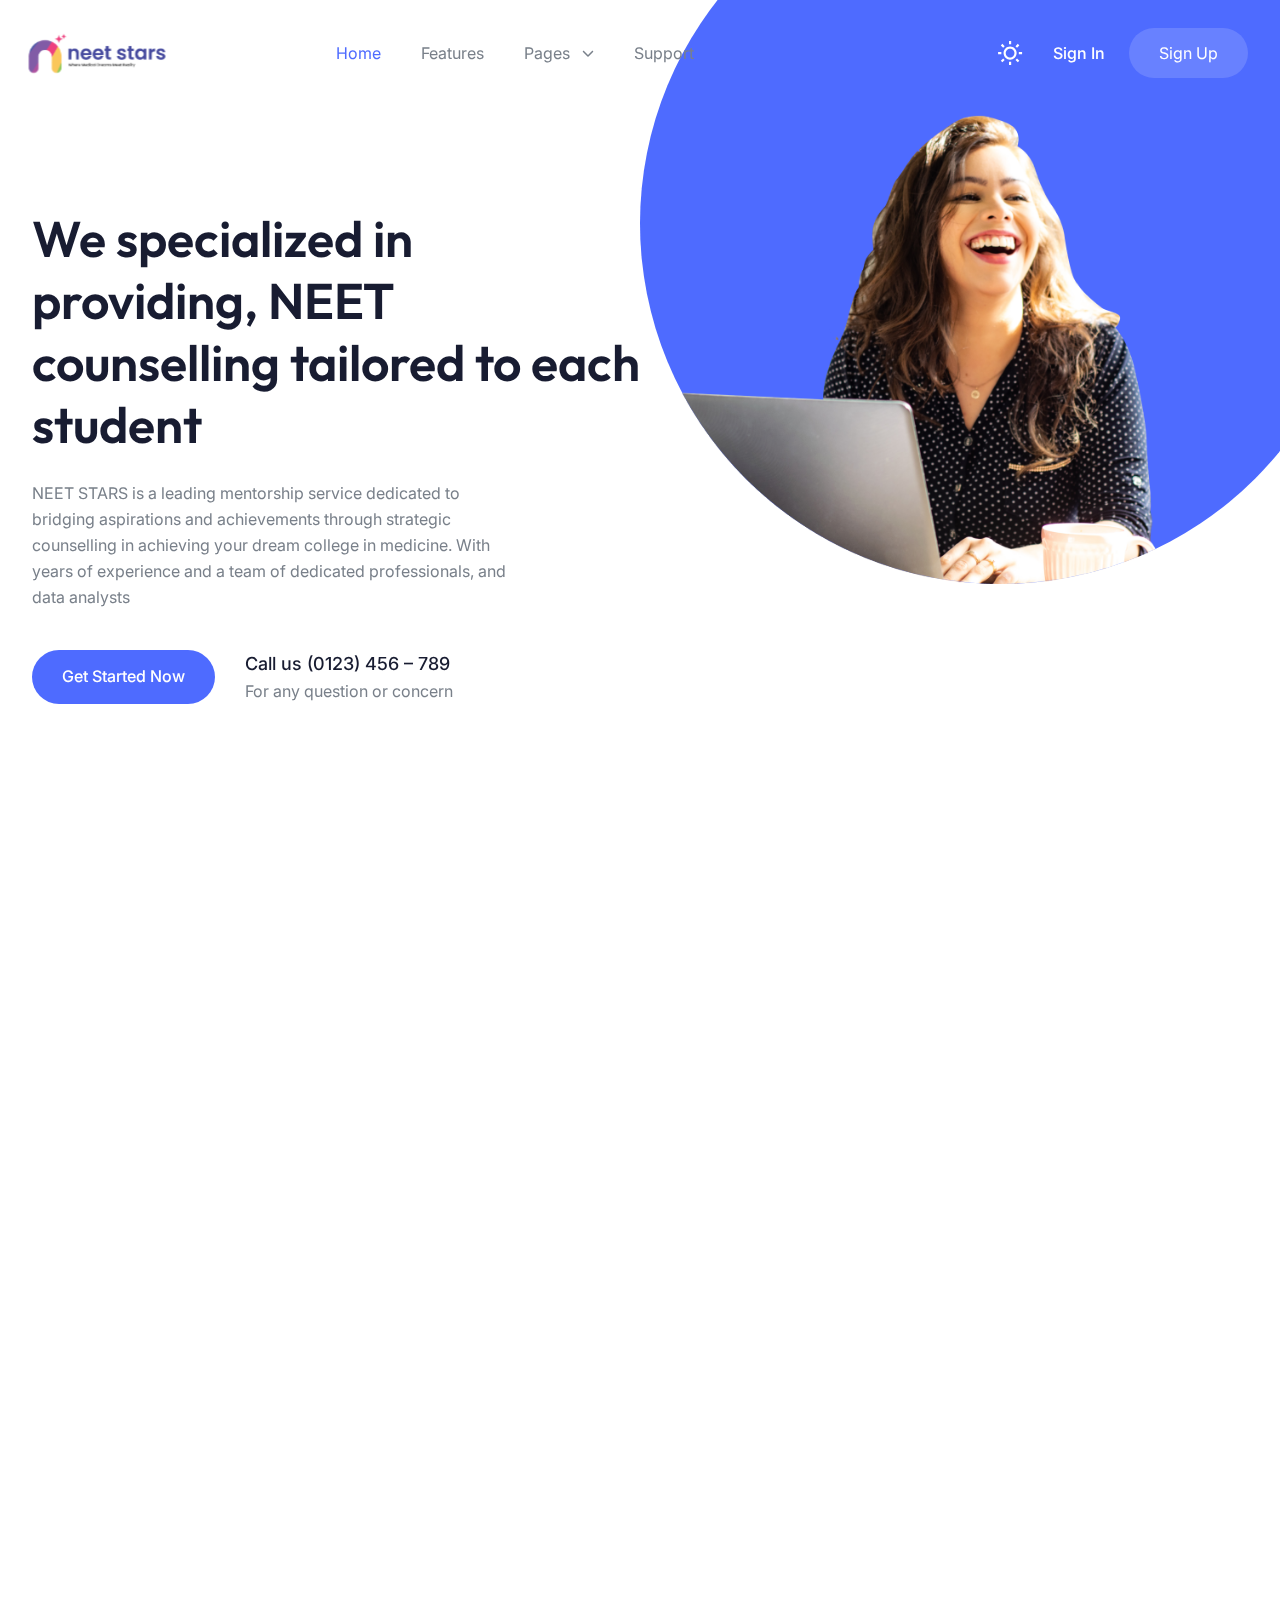
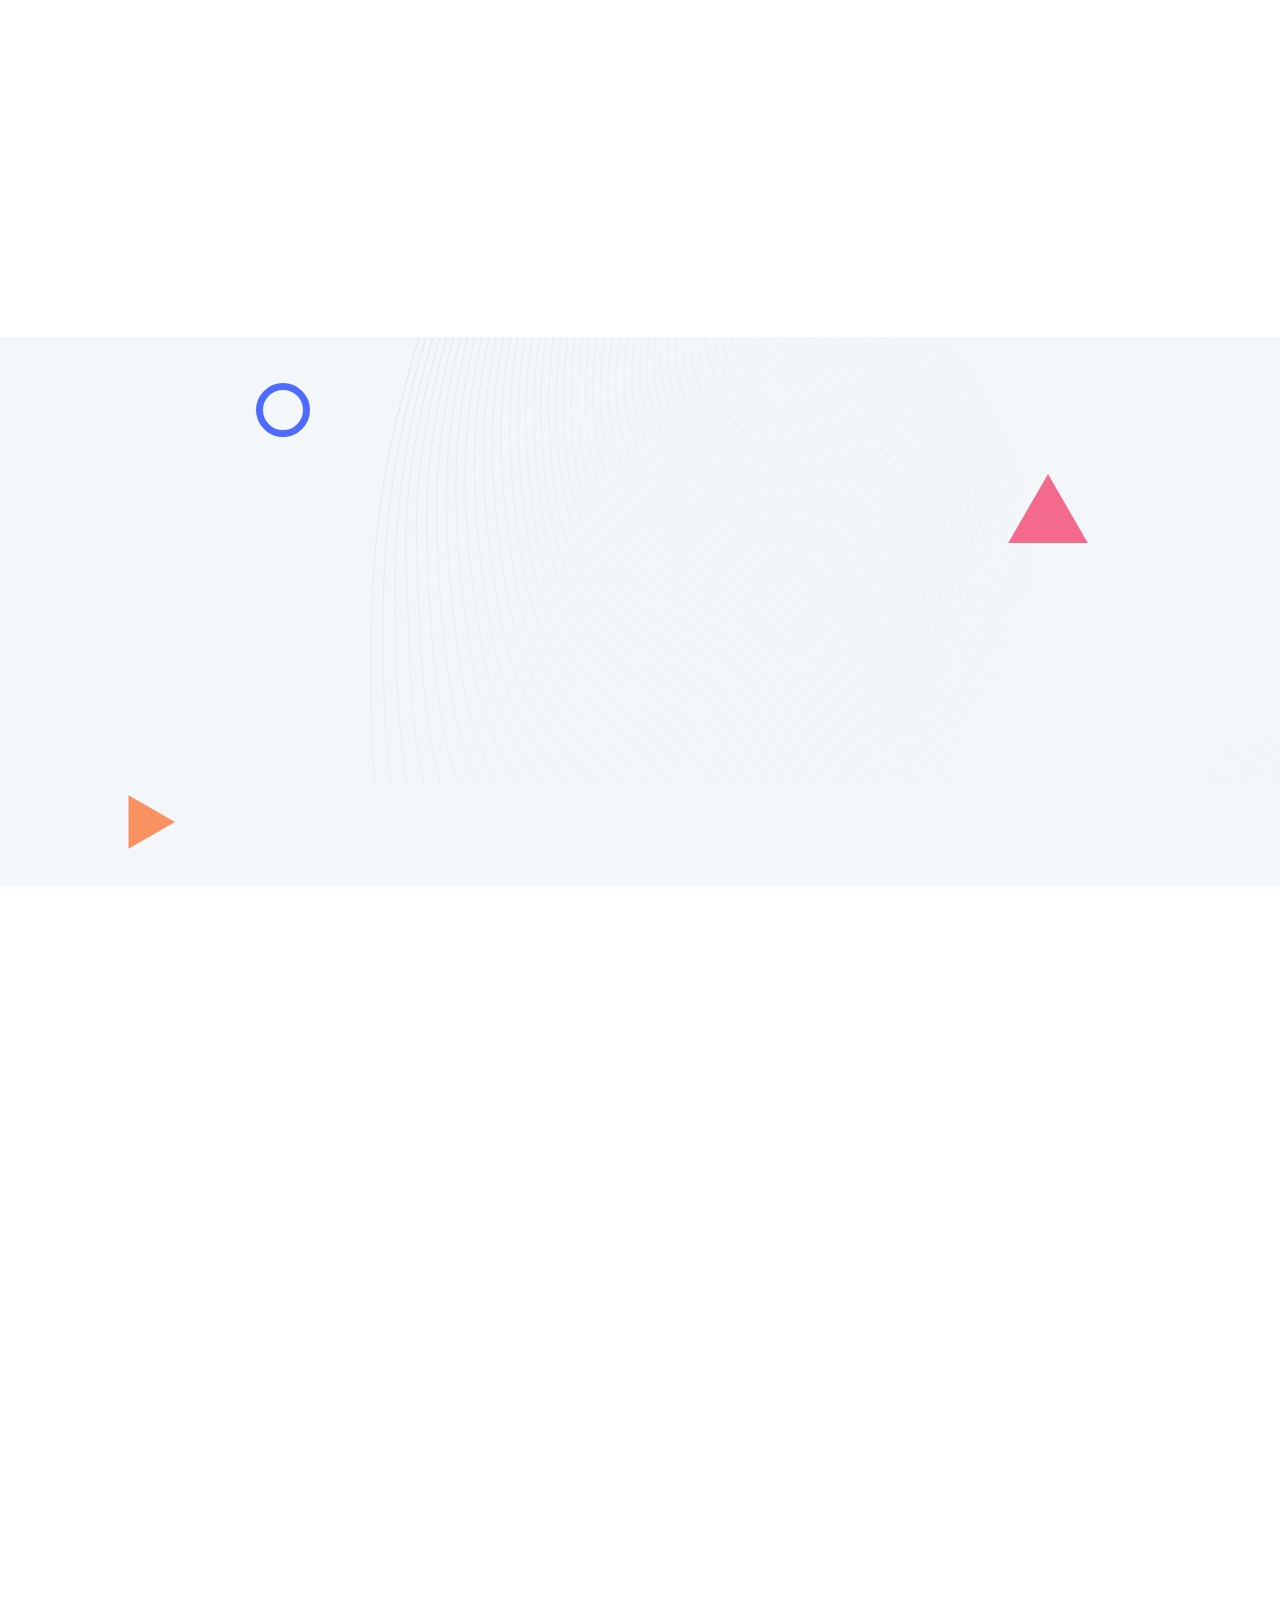
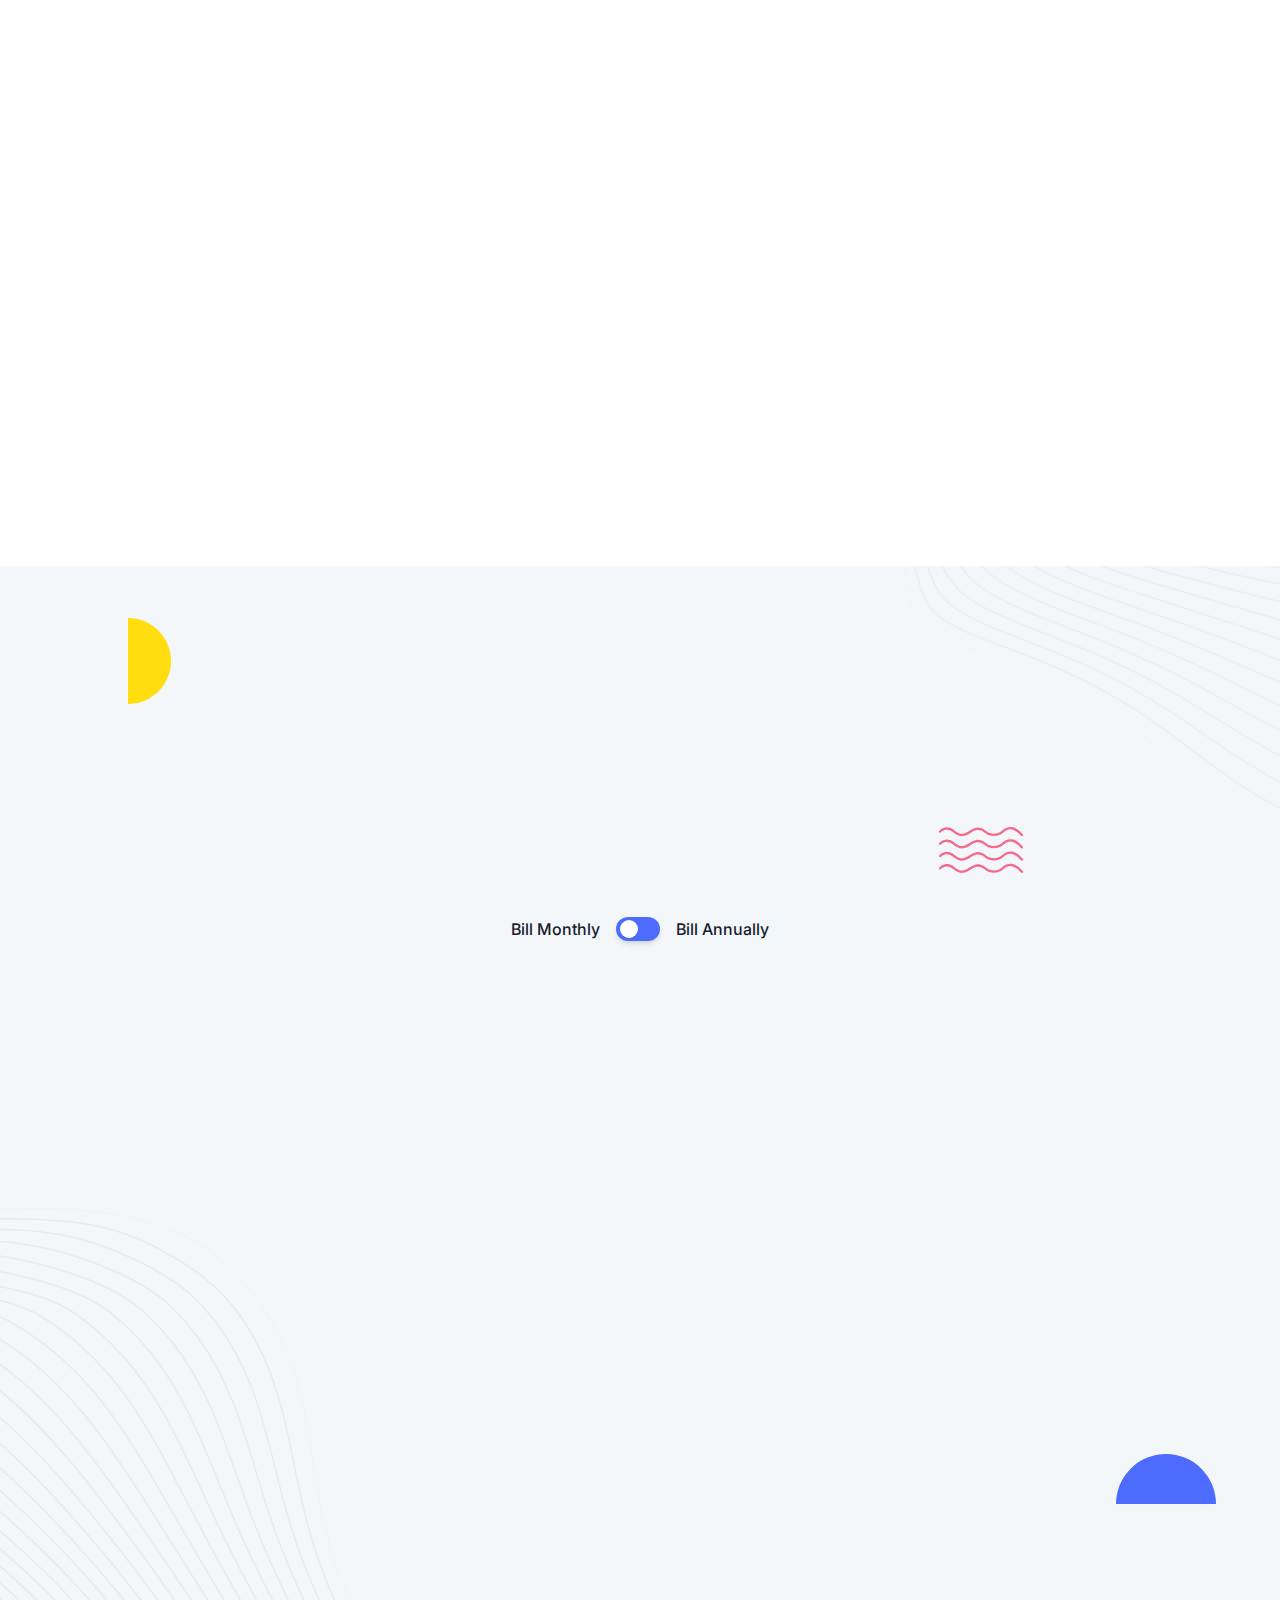
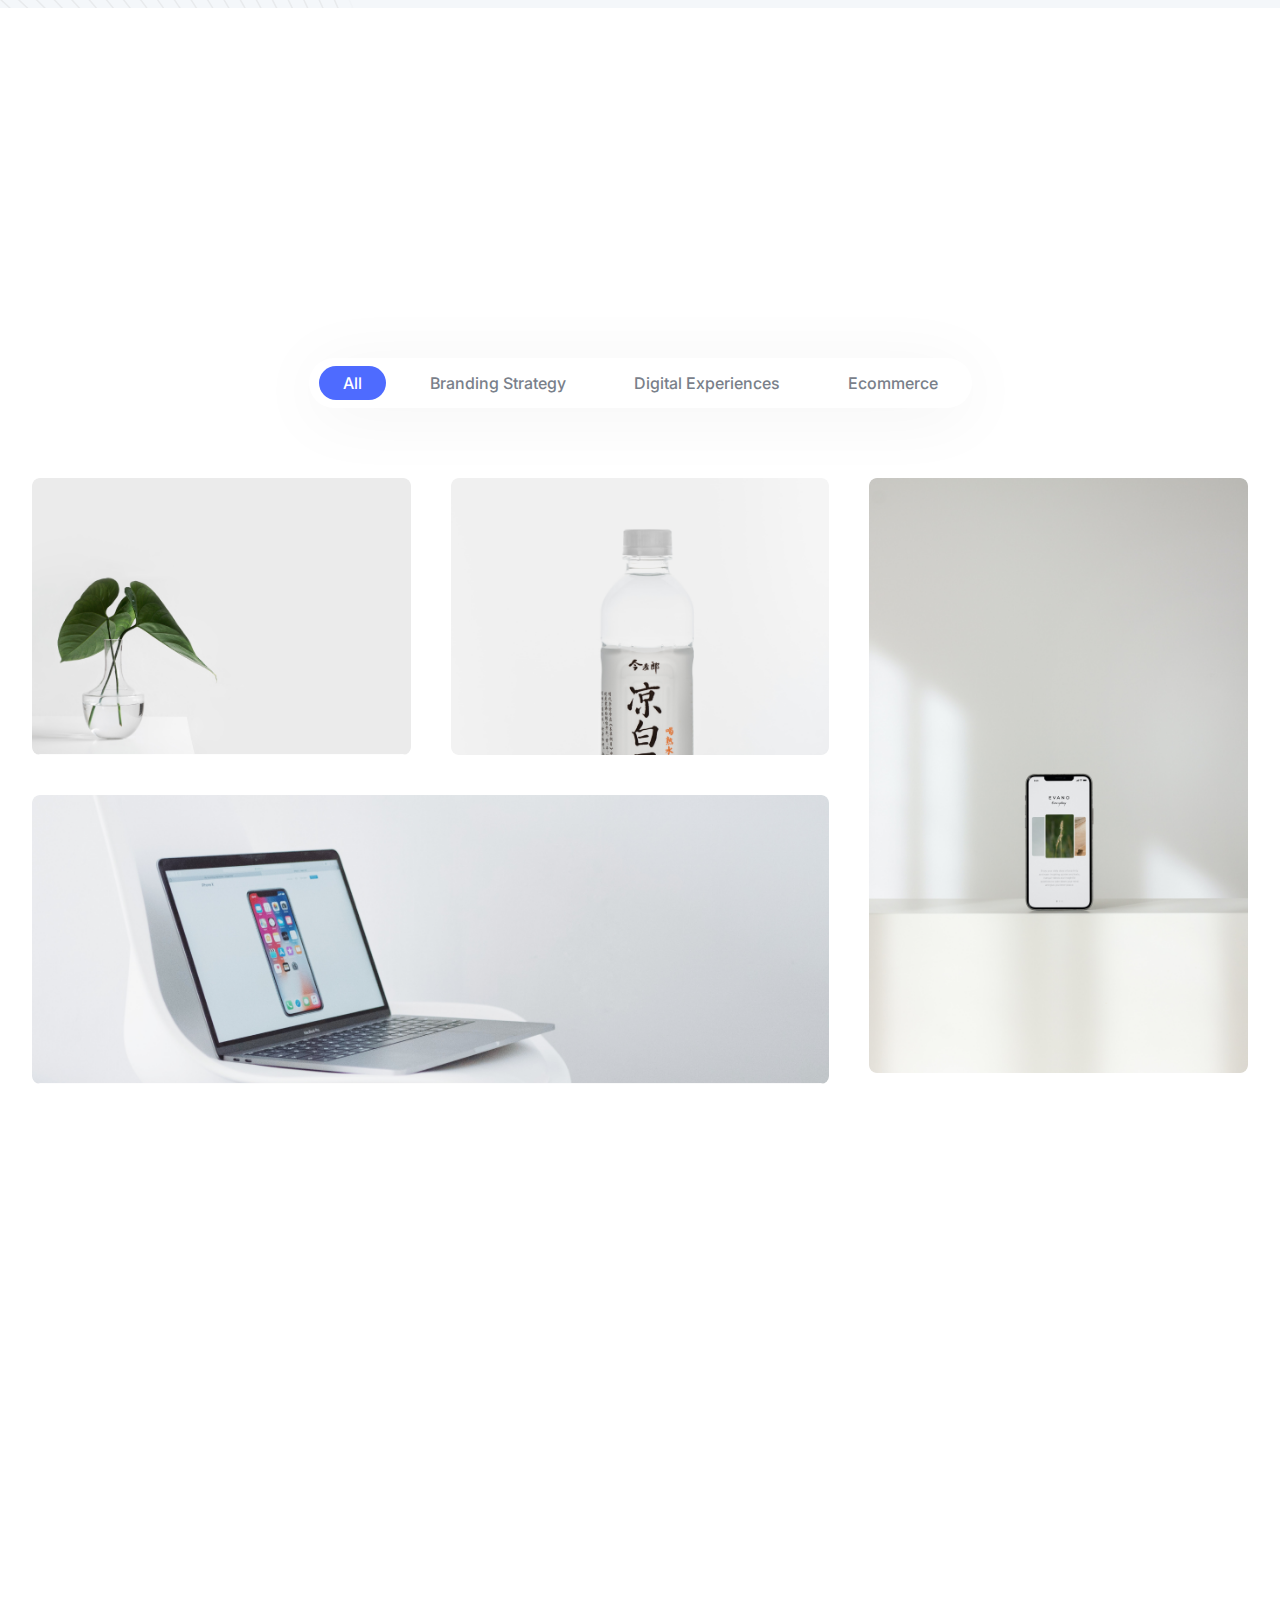
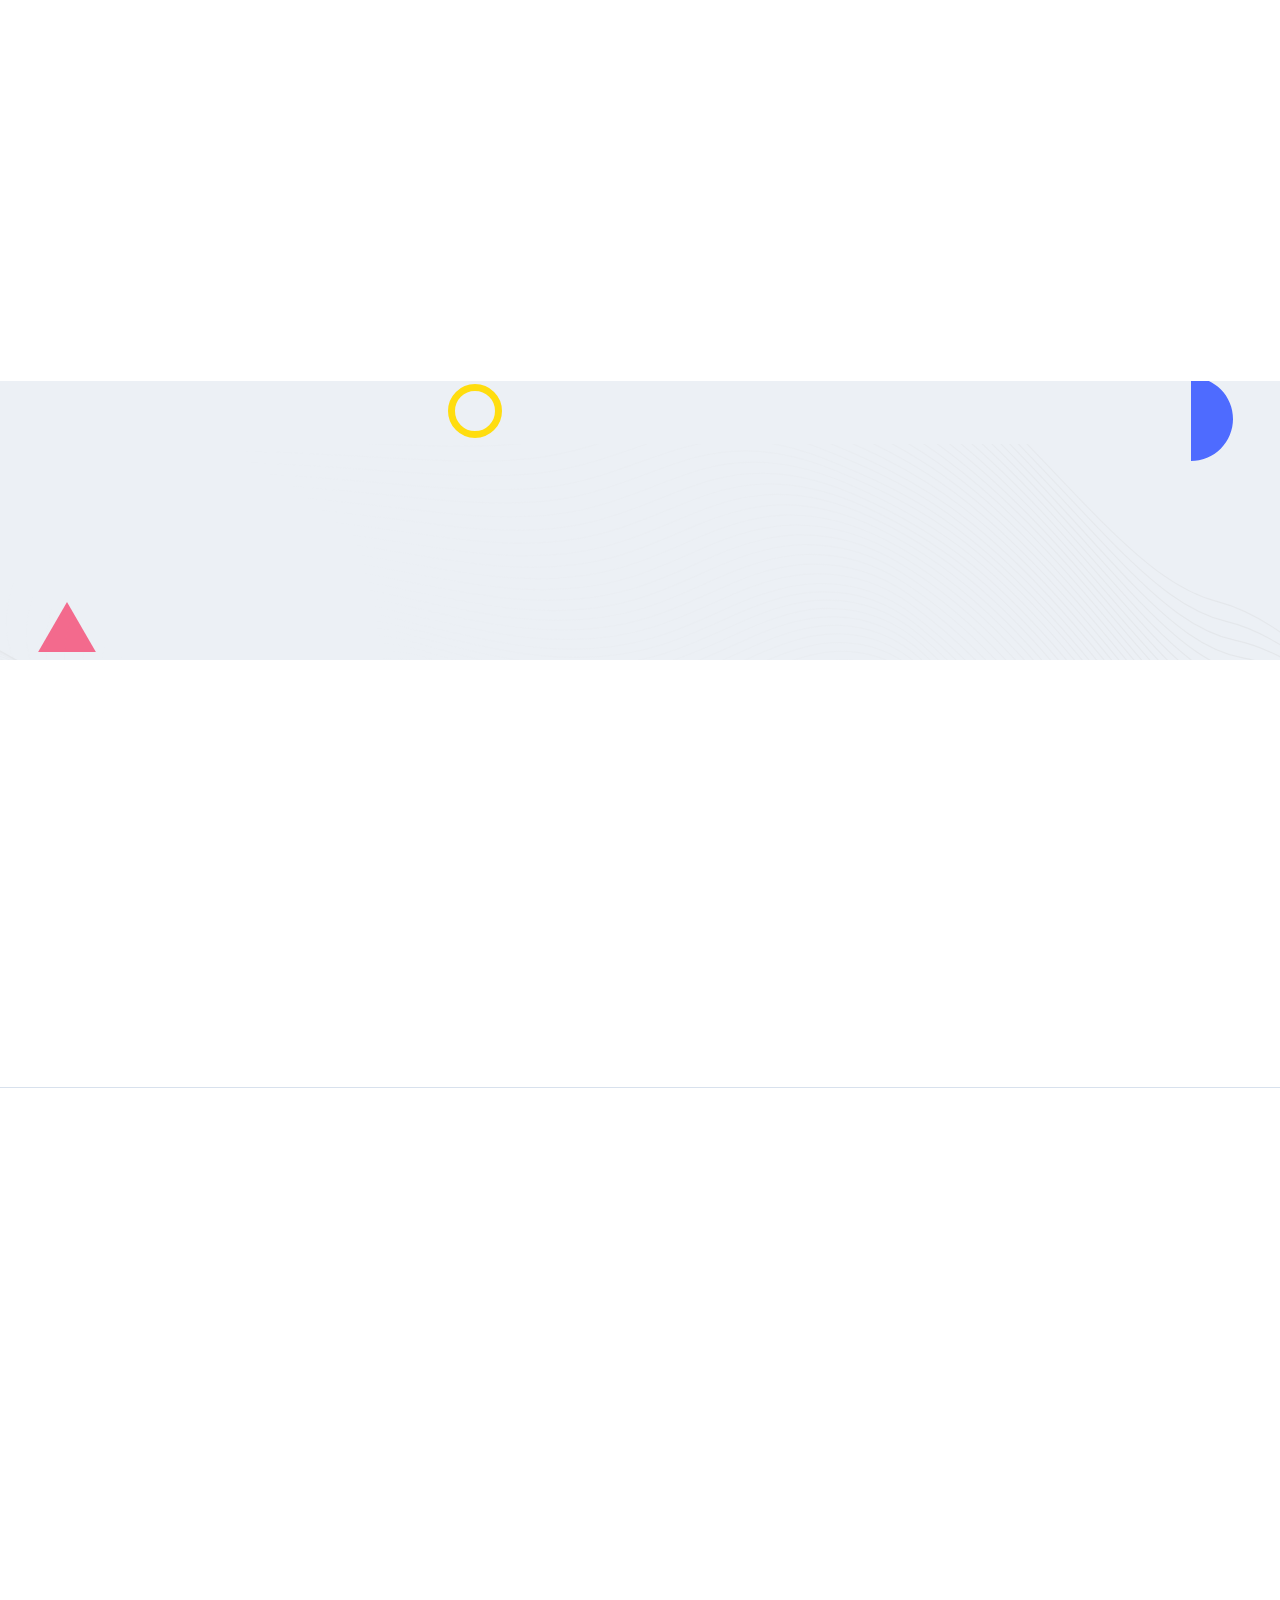
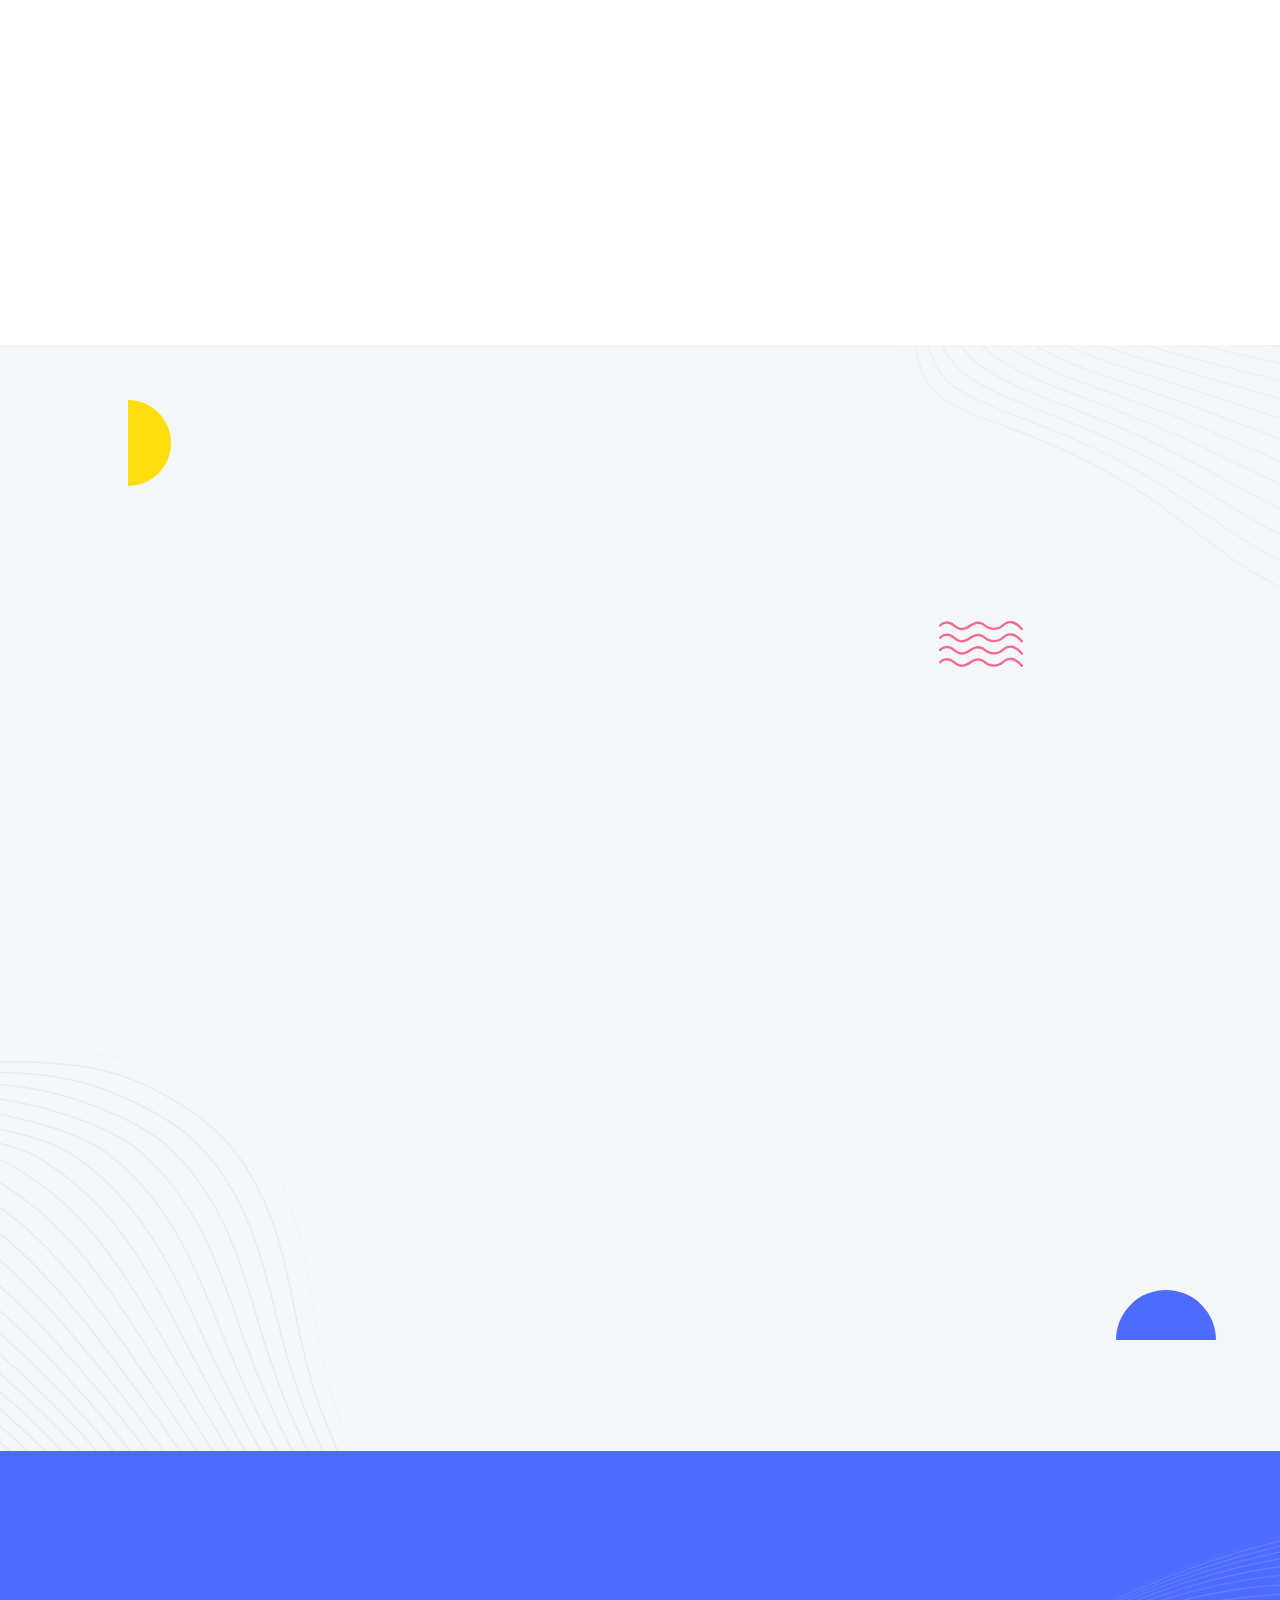
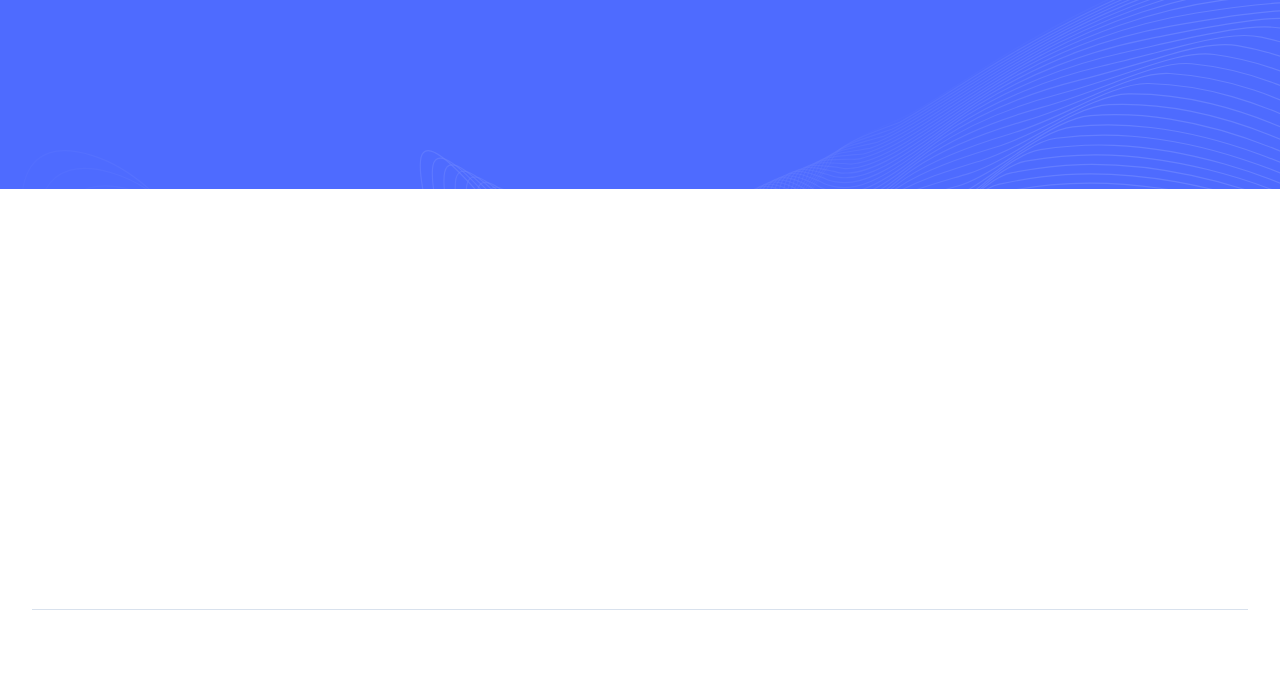
==== commit deabb62b: "add logo" ====
--- a/index.html
+++ b/index.html
@@ -22,8 +22,8 @@
   <div class="bb ze ki xn 2xl:ud-px-0 oo wf yf i">
     <div class="vd to/4 tc wf yf">
       <a href="index.html">
-        <img class="om" src="images/logo-light.svg" alt="Logo Light" />
-        <img class="xc nm" src="images/logo-dark.svg" alt="Logo Dark" />
+        <img class="om  logo" src="images/logo.svg"   alt="Logo Light" />
+        <img class="xc nm  logo" src="images/logo.svg"   alt="Logo Dark" />
       </a>
 
       <!-- Hamburger Toggle BTN -->
@@ -119,9 +119,9 @@
         <div class="bb ze ki xn 2xl:ud-px-0">
           <div class="tc _o">
             <div class="animate_left jn/2">
-              <h1 class="fk vj zp or kk wm wb">We specialize in UI/UX, Web Development, Digital Marketing.</h1>
+              <h1 class="fk vj zp or kk wm wb">We specialized in providing, NEET counselling tailored to each student</h1>
               <p class="fq">
-                Lorem ipsum dolor sit amet, consectetur adipiscing elit. Quisque fringilla magna mauris. Nulla fermentum viverra sem eu rhoncus consequat varius nisi quis, posuere magna.
+                NEET STARS is a leading mentorship service dedicated to bridging aspirations and achievements through strategic counselling in achieving your dream college in medicine. With years of experience and a team of dedicated professionals, and data analysts
               </p>
 
               <div class="tc tf yo zf mb">
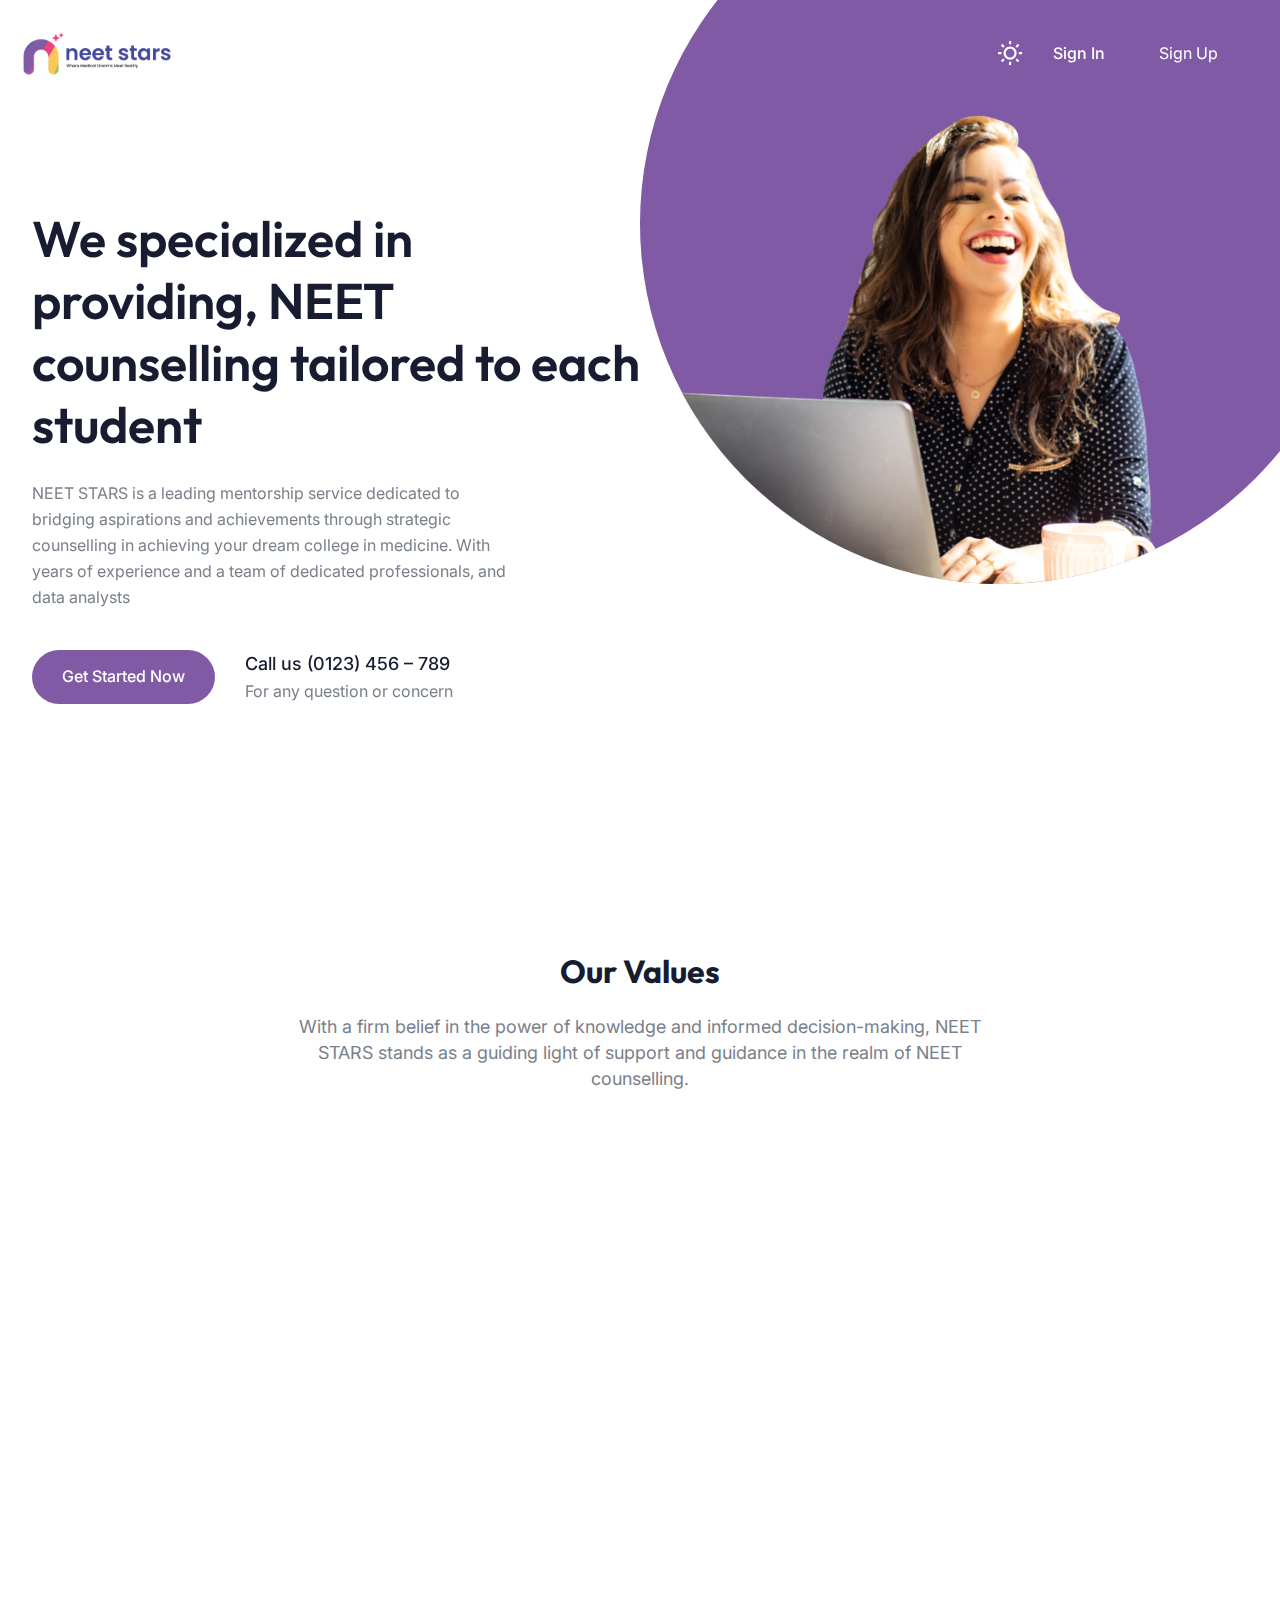
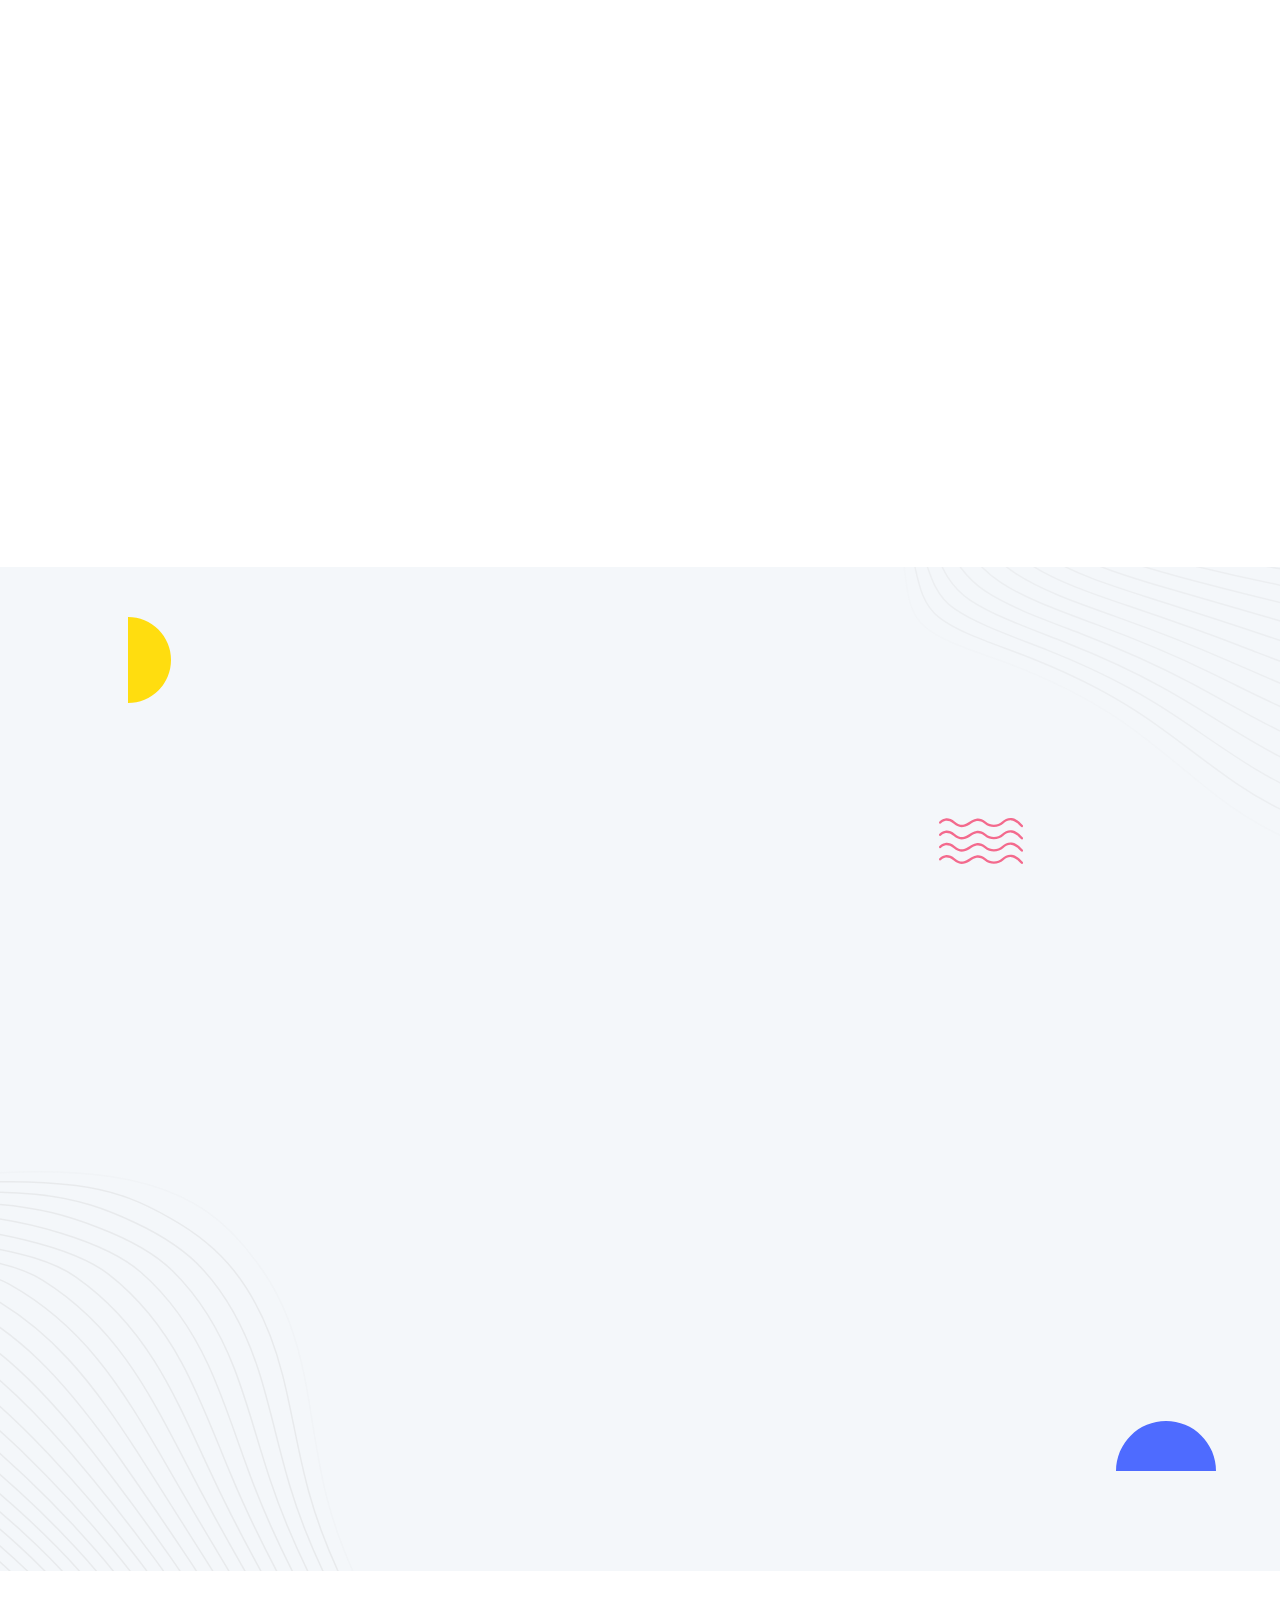
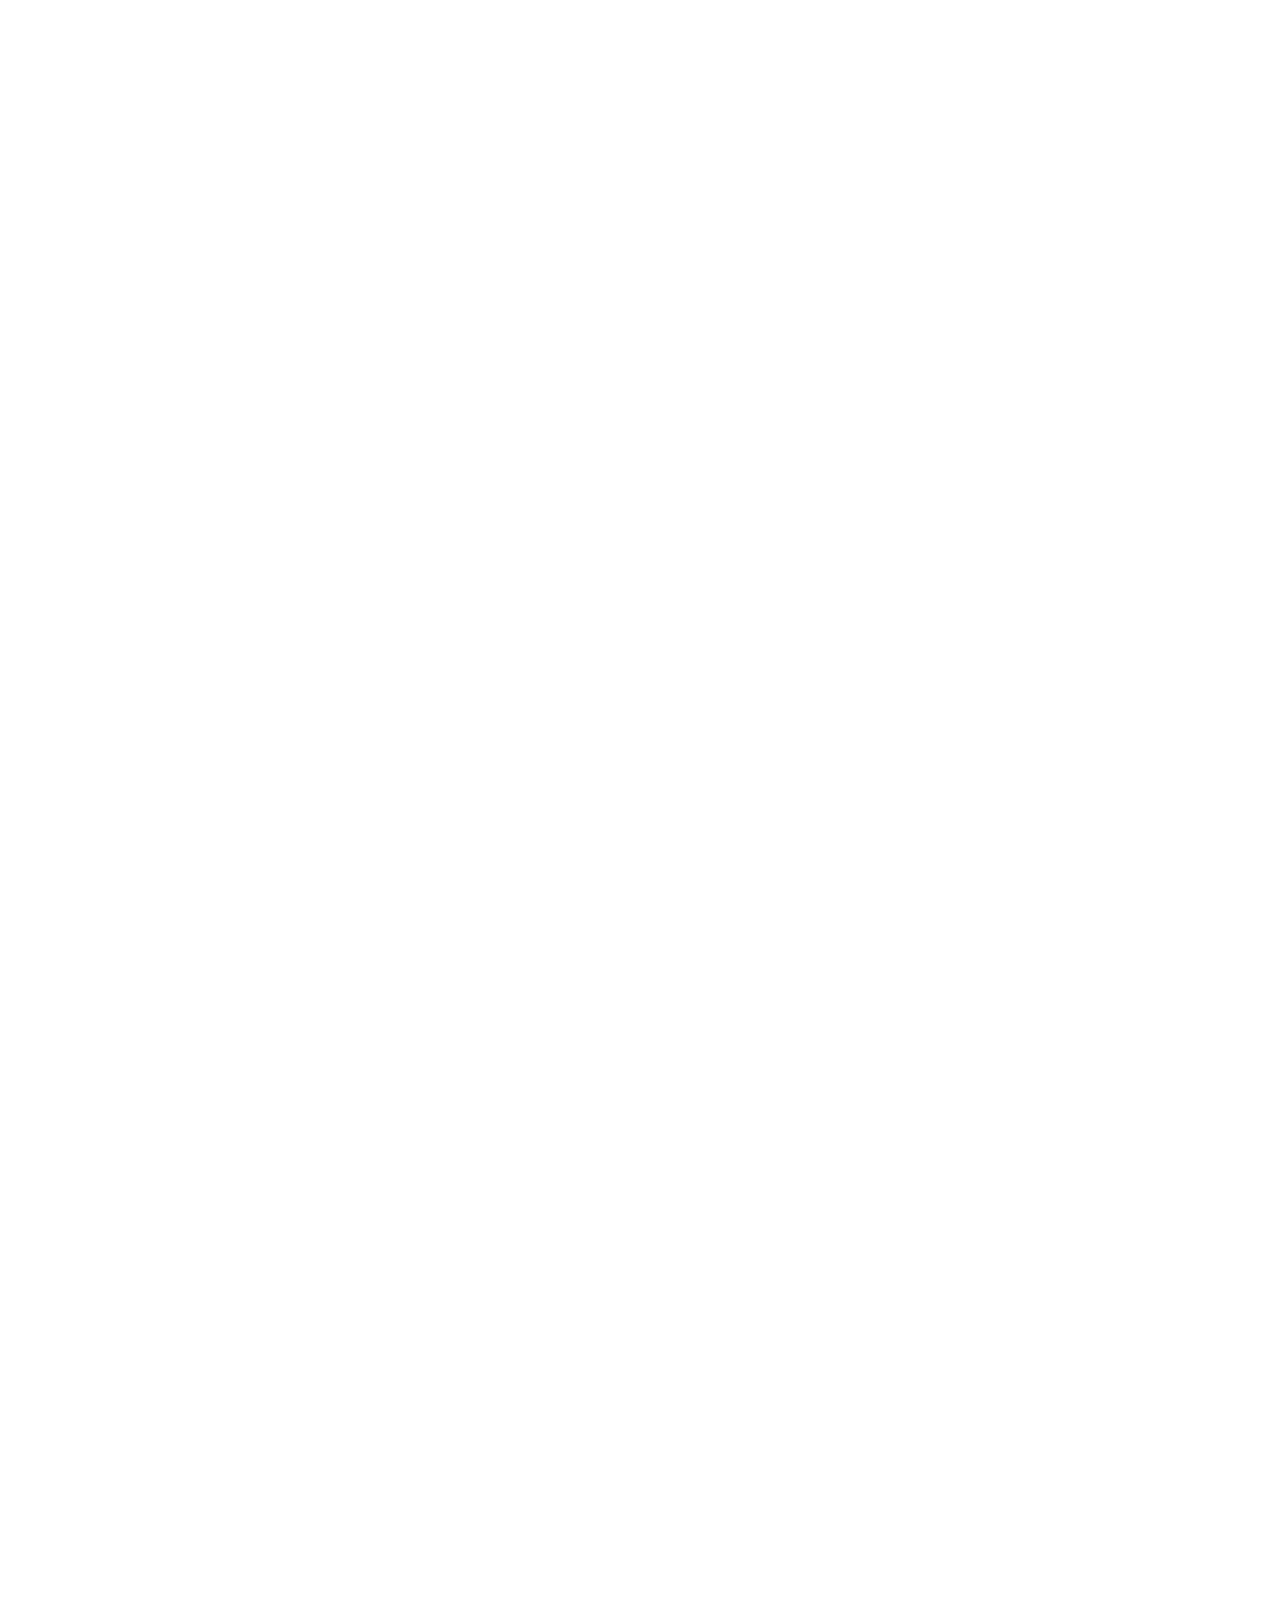
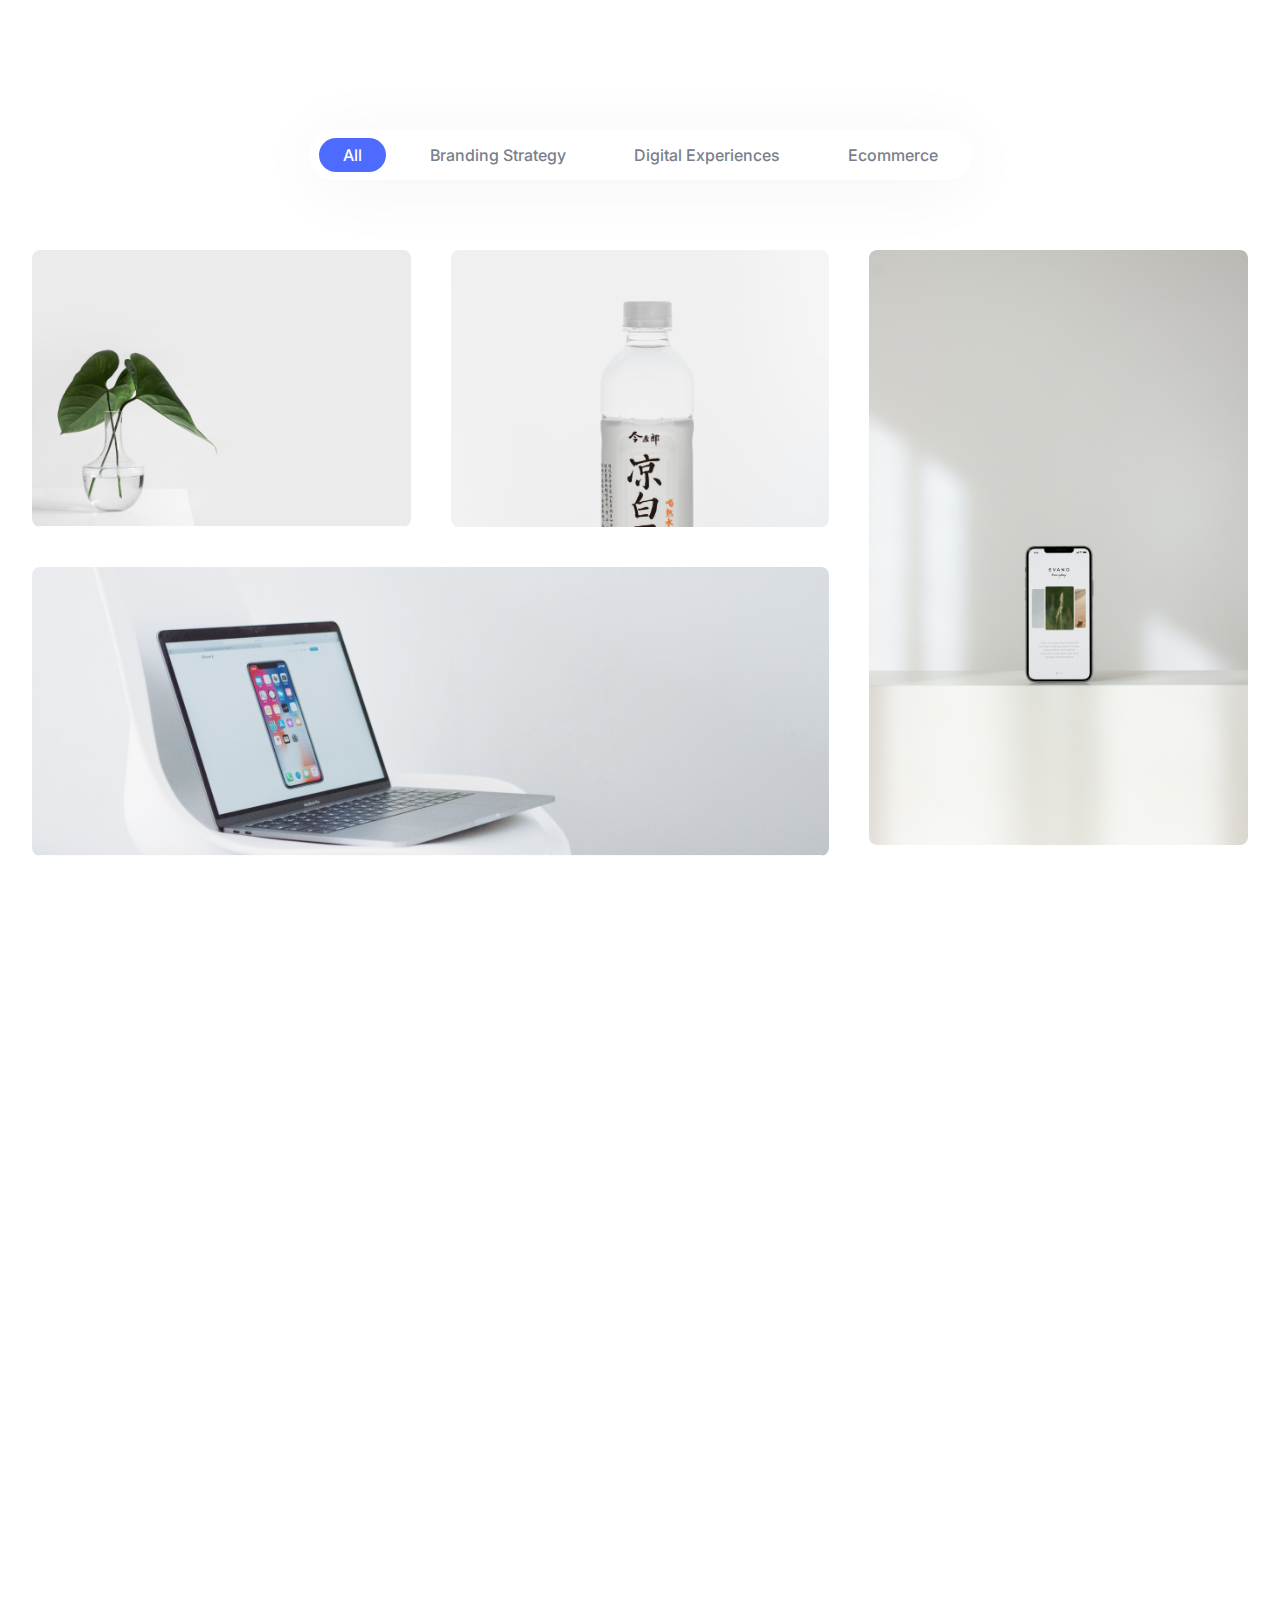
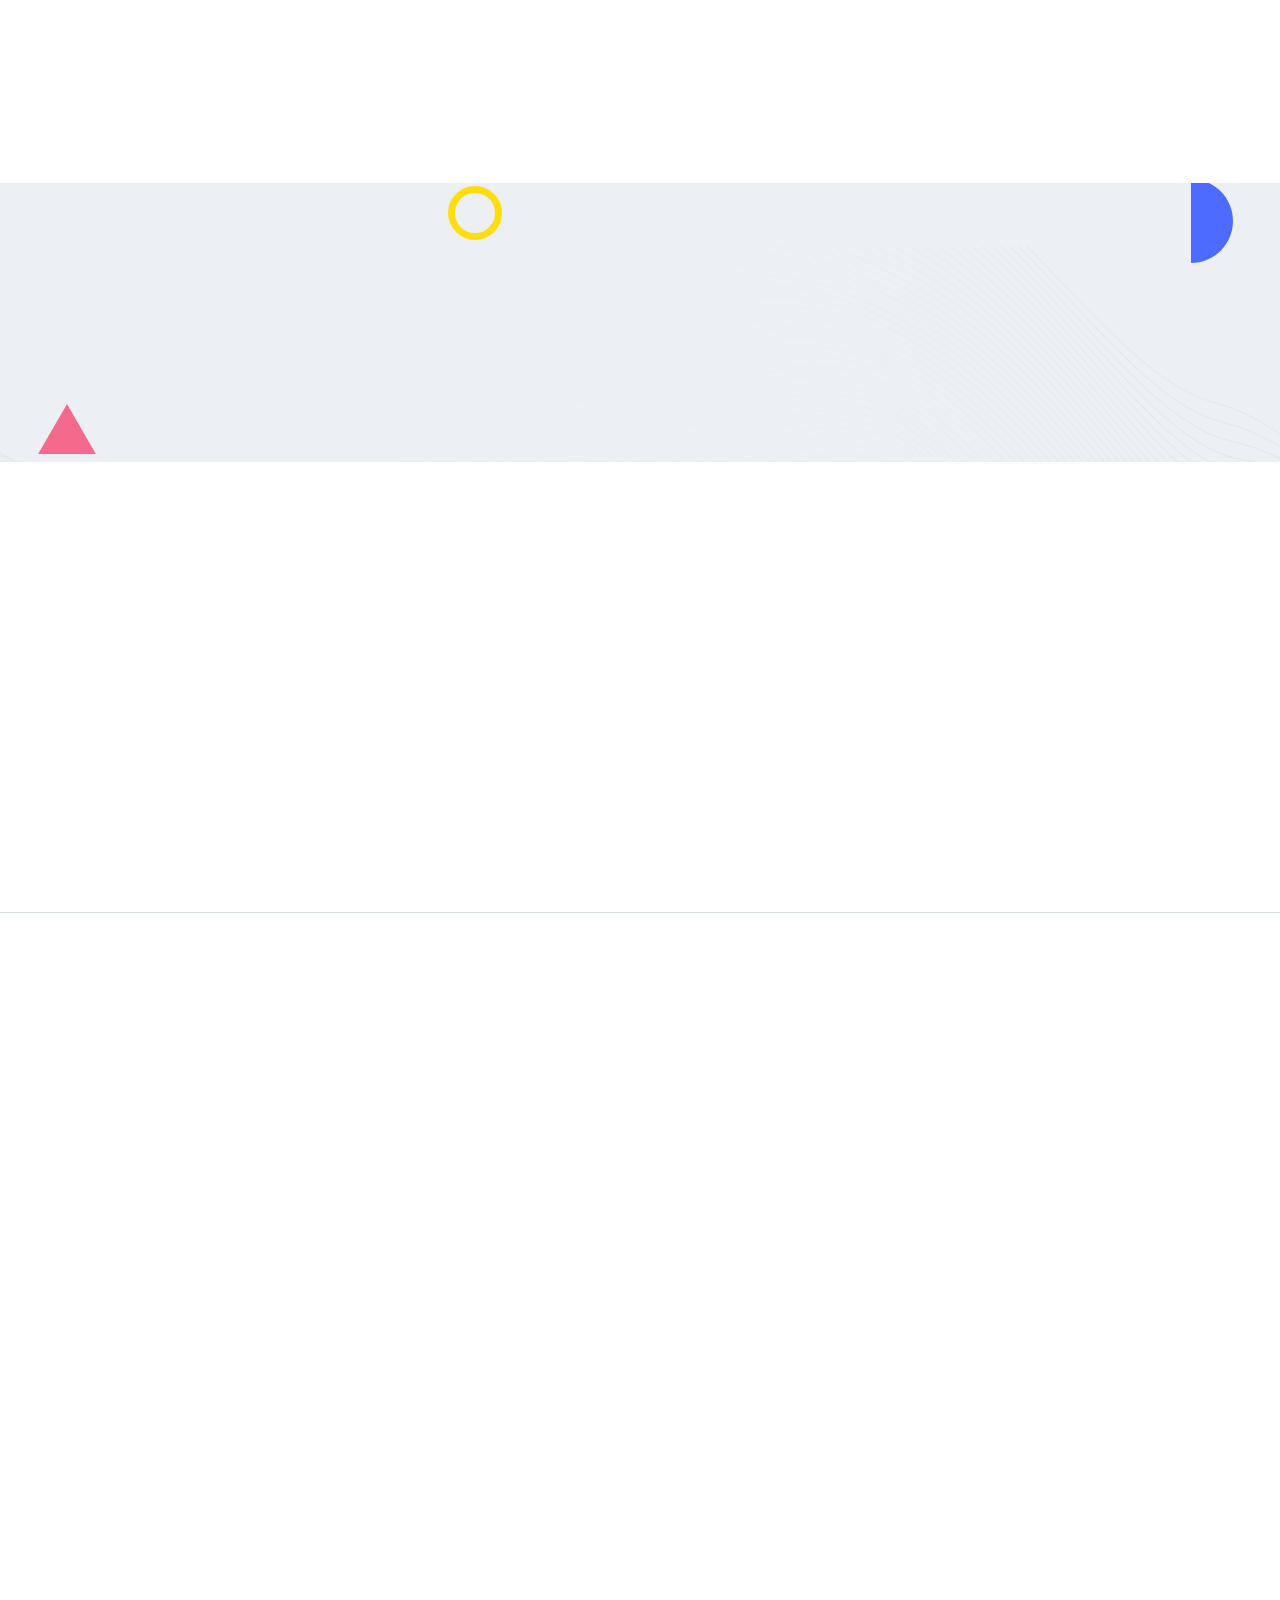
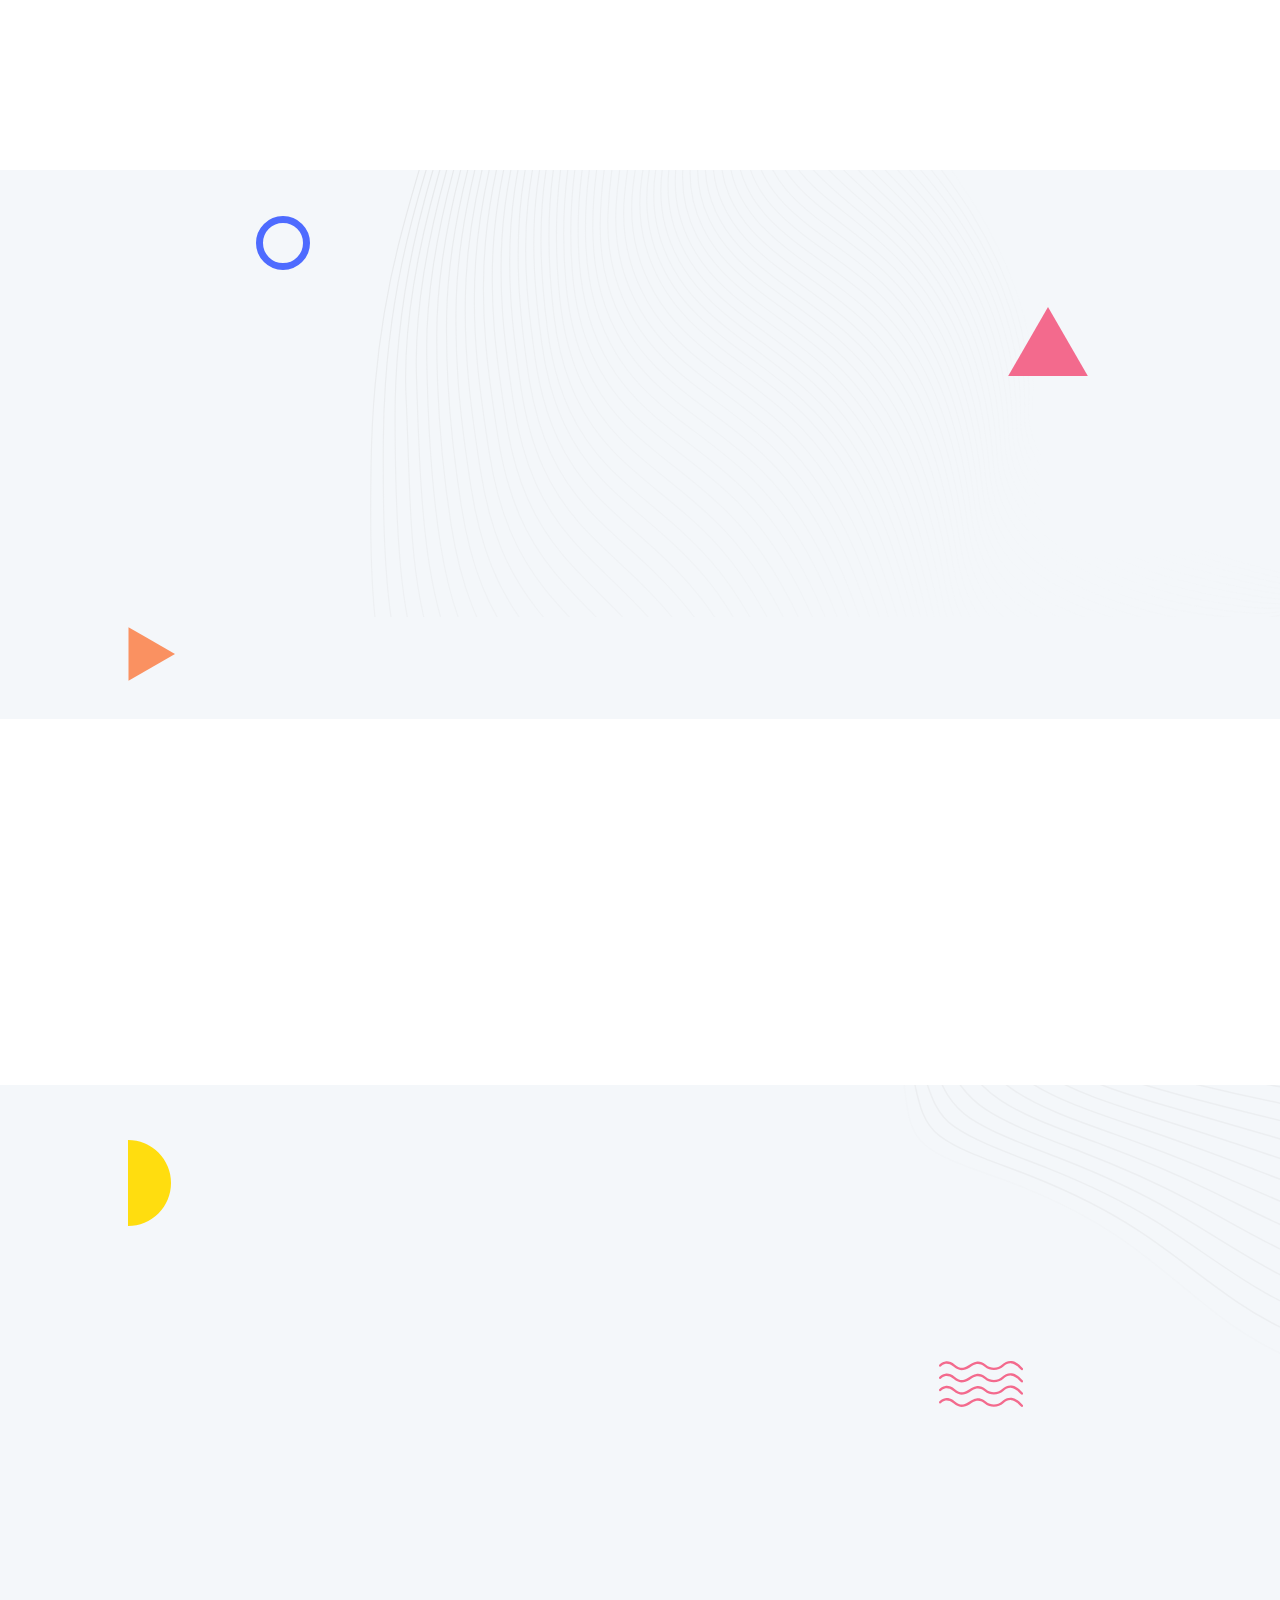
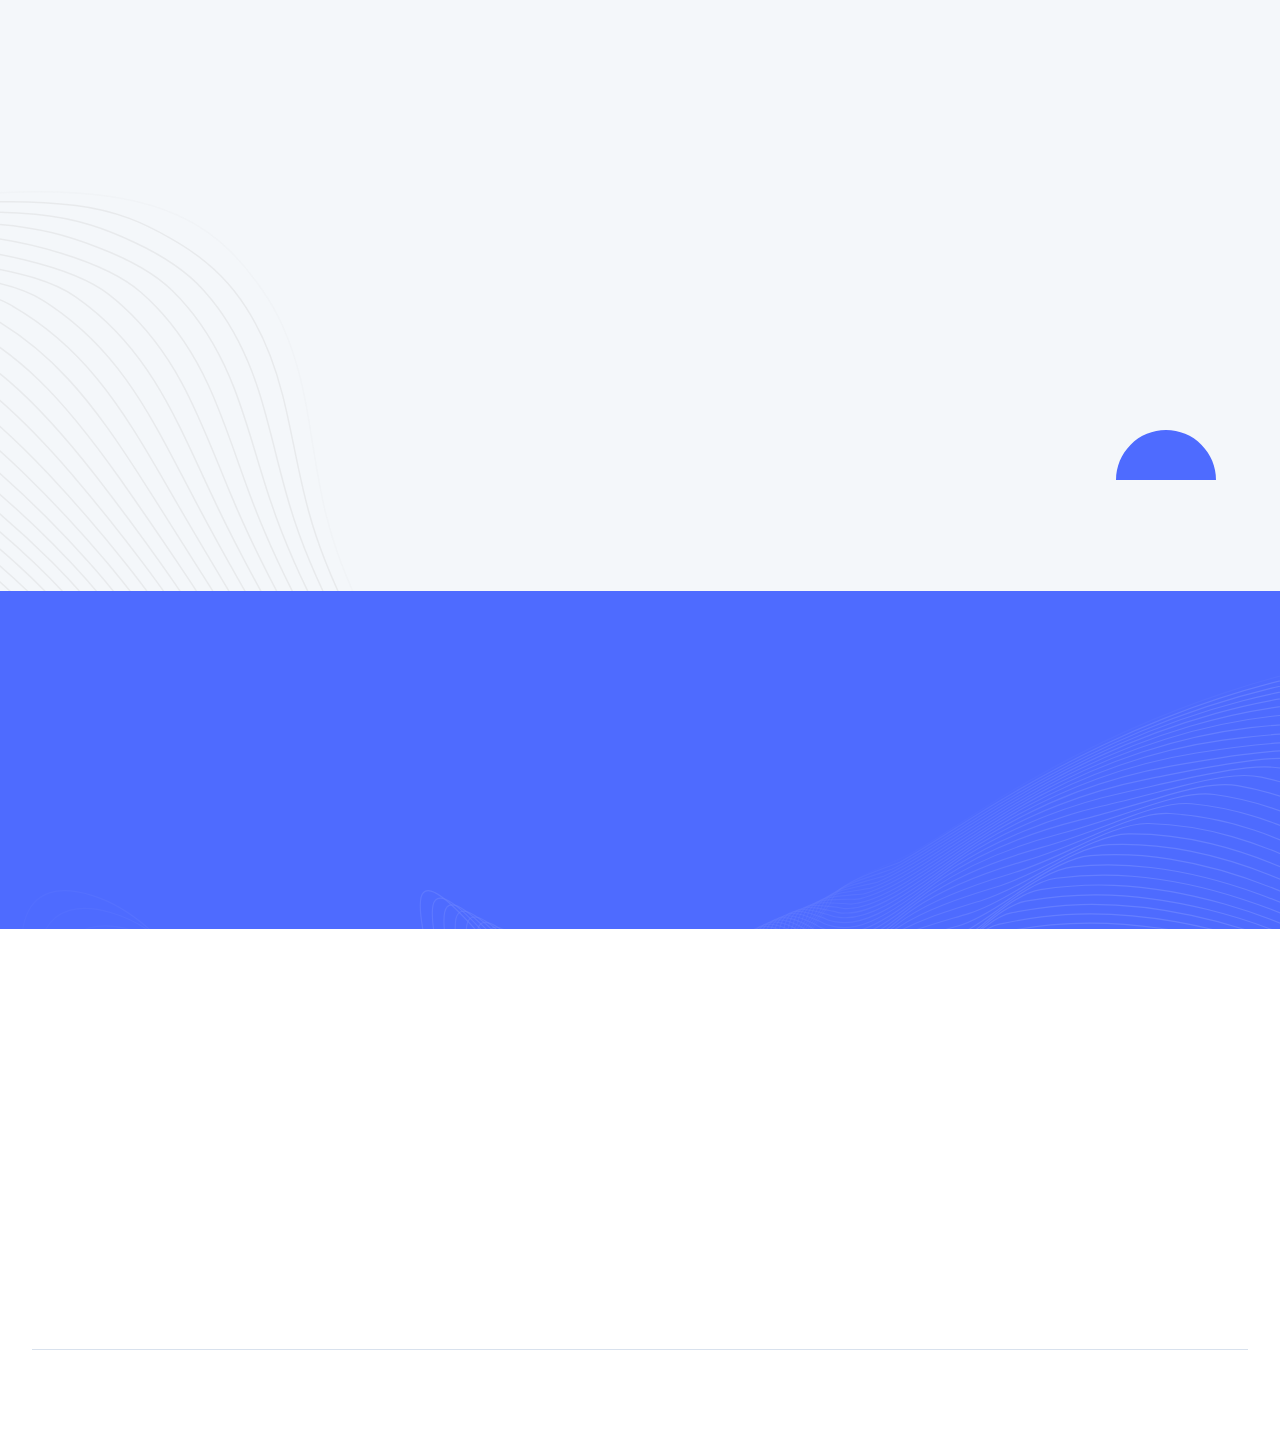
==== commit 92f26d59: "feat : update image and minor ui change" ====
--- a/index.html
+++ b/index.html
@@ -4,7 +4,7 @@
     <meta charset="UTF-8" />
     <meta http-equiv="X-UA-Compatible" content="IE=edge" />
     <meta name="viewport" content="width=device-width, initial-scale=1.0" />
-    <title>Base - Tailwind CSS Startup Template</title>
+    <title>Neet Stars</title>
   <link rel="icon" href="favicon.ico"><link href="style.css" rel="stylesheet"></head>
   <body
     x-data="{ page: 'home', 'darkMode': true, 'stickyMenu': false, 'navigationOpen': false, 'scrollTop': false }"
@@ -48,37 +48,7 @@
       :class="{ 'd hh rm sr td ud qg ug jc yh': navigationOpen }"
     >
       <nav>
-        <ul class="tc _o sf yo cg ep">
-          <li><a href="index.html" class="xl" :class="{ 'mk': page === 'home' }">Home</a></li>
-          <li><a href="index.html#features" class="xl">Features</a></li>
-          <li class="c i" x-data="{ dropdown: false }">
-            <a
-              href="#"
-              class="xl tc wf yf bg"
-              @click.prevent="dropdown = !dropdown"
-              :class="{ 'mk': page === 'blog-grid' || page === 'blog-single' || page === 'signin' || page === 'signup' || page === '404' }"
-            >
-              Pages
-
-              <svg
-              :class="{ 'wh': dropdown }"
-              class="th mm we fd pf" xmlns="http://www.w3.org/2000/svg" viewBox="0 0 512 512">
-                <path d="M233.4 406.6c12.5 12.5 32.8 12.5 45.3 0l192-192c12.5-12.5 12.5-32.8 0-45.3s-32.8-12.5-45.3 0L256 338.7 86.6 169.4c-12.5-12.5-32.8-12.5-45.3 0s-12.5 32.8 0 45.3l192 192z" />
-              </svg>
-            </a>
-
-            <!-- Dropdown Start -->
-            <ul class="a" :class="{ 'tc': dropdown }">
-              <li><a href="blog-grid.html" class="xl" :class="{ 'mk': page === 'blog-grid' }">Blog Grid</a></li>
-              <li><a href="blog-single.html" class="xl" :class="{ 'mk': page === 'blog-single' }">Blog Single</a></li>
-              <li><a href="signin.html" class="xl" :class="{ 'mk': page === 'signin' }">Sign In</a></li>
-              <li><a href="signup.html" class="xl" :class="{ 'mk': page === 'signup' }">Sign Up</a></li>
-              <li><a href="404.html" class="xl" :class="{ 'mk': page === '404' }">404</a></li>
-            </ul>
-            <!-- Dropdown End -->
-          </li>
-          <li><a href="index.html#support" class="xl">Support</a></li>
-        </ul>
+   
       </nav>
 
       <div class="tc wf ig pb no">
@@ -95,7 +65,7 @@
         </div>
 
         <a href="signin.html" :class="{ 'nk yl' : page === 'home', 'ok' : page === 'home' && stickyMenu }" class="ek pk xl">Sign In</a>
-        <a href="signup.html" :class="{ 'hh/[0.15]' : page === 'home', 'sh' : page === 'home' && stickyMenu }" class="lk gh dk rg tc wf xf _l gi hi">Sign Up</a>
+        <a href="signup.html"  class="lk gh dk rg tc wf xf _l gi hi cta">Sign Up</a>
       </div>
     </div>
   </div>
@@ -107,7 +77,7 @@
       <!-- ===== Hero Start ===== -->
       <section class="gj do ir hj sp jr i pg">
         <!-- Hero Images -->
-        <div class="xc fn zd/2 2xl:ud-w-187.5 bd 2xl:ud-h-171.5 h q r">
+        <div class="xc fn zd/2 2xl:ud-w-187.5 bd 2xl:ud-h-171.5 h q r hero">
           <img src="images/shape-01.svg" alt="shape" class="xc 2xl:ud-block h t -ud-left-[10%] ua" />
           <img src="images/shape-02.svg" alt="shape" class="xc 2xl:ud-block h u p va" />
           <img src="images/shape-03.svg" alt="shape" class="xc 2xl:ud-block h v w va" />
@@ -125,7 +95,7 @@
               </p>
 
               <div class="tc tf yo zf mb">
-                <a href="#" class="ek jk lk gh gi hi rg ml il vc _d _l"
+                <a href="#" class="ek jk lk gh gi hi rg ml il vc _d _l cta"
                   >Get Started Now</a
                 >
 
@@ -142,38 +112,42 @@
 
       <!-- ===== Small Features Start ===== -->
       <section id="features">
+        <h2 class="fk vj zp or kk wm wb">Our Values</h2>
+        <p class="features-desc">With a firm belief in the power of knowledge and informed decision-making, NEET STARS stands as a guiding light of support and guidance in the realm of NEET counselling.</p>
         <div class="bb ze ki yn 2xl:ud-px-12.5">
           <div class="tc uf zo xf ap zf bp mq">
             <!-- Small Features Item -->
             <div class="animate_top kn to/3 tc cg oq">
-              <div class="tc wf xf cf ae cd rg mh">
-                <img src="images/icon-01.svg" alt="Icon" />
+              <div class="tc wf xf cf ae cd rg mh our-values">
+                <img src="https://cdn-icons-png.flaticon.com/128/1939/1939585.png" alt="Icon"  />
               </div>
               <div>
-                <h4 class="ek yj go kk wm xb">24/7 Support</h4>
-                <p>Lorem ipsum dolor sit amet conse adipiscing elit.</p>
+                <h4 class="ek yj go kk wm xb">Empower</h4>
+                <p>
+                  We aim to provide Empower you with  right guidance
+                </p>
               </div>
             </div>
 
             <!-- Small Features Item -->
             <div class="animate_top kn to/3 tc cg oq">
-              <div class="tc wf xf cf ae cd rg nh">
-                <img src="images/icon-02.svg" alt="Icon" />
+              <div class="tc wf xf cf ae cd rg nh our-values">
+                <img src="https://cdn-icons-png.flaticon.com/128/2449/2449806.png" alt="Icon" />
               </div>
               <div>
-                <h4 class="ek yj go kk wm xb">Take Ownership</h4>
-                <p>Lorem ipsum dolor sit amet conse adipiscing elit.</p>
+                <h4 class="ek yj go kk wm xb">Collaborate</h4>
+                <p>We're with you at every step of your NEET journey.t.</p>
               </div>
             </div>
 
             <!-- Small Features Item -->
             <div class="animate_top kn to/3 tc cg oq">
-              <div class="tc wf xf cf ae cd rg oh">
-                <img src="images/icon-03.svg" alt="Icon" />
+              <div class="tc wf xf cf ae cd rg oh our-values">
+                <img src="https://cdn-icons-png.flaticon.com/128/9425/9425074.png" alt="Icon" />
               </div>
               <div>
-                <h4 class="ek yj go kk wm xb">Team Work</h4>
-                <p>Lorem ipsum dolor sit amet conse adipiscing elit.</p>
+                <h4 class="ek yj go kk wm xb">Dedicated</h4>
+                <p>Personalized assistance and resources tailored to each student's needs..</p>
               </div>
             </div>
           </div>
@@ -200,242 +174,29 @@
             </div>
 
             <!-- About Content -->
-            <div class="animate_right jn/2">
-              <h4 class="ek yj mk gb">Why Choose Us</h4>
-              <h2 class="fk vj zp pr kk wm qb">We Make Our customers happy by giving Best services.</h2>
-              <p class="uo">It is a long established fact that a reader will be distracted by the readable content of a page when looking at its layout. The point of using Lorem Ipsum.</p>
-
-              <a href="https://www.youtube.com/watch?v=xcJtL7QggTI" data-fslightbox class="vc wf hg mb">
-                <span class="tc wf xf be dd rg i gh ua">
-                  <span class="nf h vc yc vd rg gh qk -ud-z-1"></span>
-                  <img src="images/icon-play.svg" alt="Play" />
-                </span>
-                <span class="kk">SEE HOW WE WORK</span>
-              </a>
-            </div>
+           <div class="jn/2">
+            <div class="animate_right  about">
+              <h4 class="ek yj mk gb">Our Vision</h4>
+              <h2 class="fk vj zp pr kk wm qb">Leading NEET aspirants towards success with bespoke guidance and steadfast support, shaping tomorrow's medical leaders.</h2>
+            </div>
+            <div class="animate_right  about">
+              <h4 class="ek yj mk gb">Our Mission</h4>
+              <h2 class="fk vj zp pr kk wm qb">Empowering students to transform their aspirations of pursuing medicine into reality by equipping them with essential insights, strategies, and mentorship required for the counselling process.</h2>
+             
+
+
+               
+            </div>
+           </div>
           </div>
         </div>
       </section>
       <!-- ===== About End ===== -->
 
-      <!-- ===== Team Start ===== -->
-      <section class="i pg ji gp uq">
-        <!-- Bg Shapes -->
-        <span class="rc h s r vd fd/5 fh rm"></span>
-        <img src="images/shape-08.svg" alt="Shape Bg" class="h q r" />
-        <img src="images/shape-09.svg" alt="Shape" class="of h y z/2" />
-        <img src="images/shape-10.svg" alt="Shape" class="h _ aa" />
-        <img src="images/shape-11.svg" alt="Shape" class="of h m ba" />
-
-        <!-- Section Title Start -->
-        <div
-          x-data="{ sectionTitle: `Meet With Our Creative Dedicated Team`, sectionTitleText: `Lorem ipsum dolor sit amet, consectetur adipiscing elit. In convallis tortor eros. Donec vitae tortor lacus. Phasellus aliquam ante in maximus.`}"
-        >
-          <div class="animate_top bb ze rj ki xn vq">
-    <h2
-            x-text="sectionTitle"
-            class="fk vj pr kk wm on/5 gq/2 bb _b"
-    >
-    </h2>
-    <p class="bb on/5 wo/5 hq" x-text="sectionTitleText"></p>
-</div>
-
-
-        </div>
-        <!-- Section Title End -->
-
-        <div class="bb ze i va ki xn xq jb jo">
-          <div class="wc qf pn xo gg cp">
-            <!-- Team Item -->
-            <div class="animate_top rj">
-              <div class="c i pg z-1">
-                <img class="vd" src="images/team-01.png" alt="Team" />
-
-                <div class="ef im nl il">
-                  <span class="h -ud-left-5 -ud-bottom-21 rc de gd gh if wa"></span>
-                  <span class="h s p rc vd hd mh va"></span>
-                  <div class="h s p vd ij jj xa">
-                    <ul class="tc xf wf gg">
-                      <li>
-                        <a href="#">
-                          <svg class="uh vl ml il" width="10" height="18" viewBox="0 0 10 18" fill="none" xmlns="http://www.w3.org/2000/svg">
-                          <path d="M6.66634 10.25H8.74968L9.58301 6.91669H6.66634V5.25002C6.66634 4.39169 6.66634 3.58335 8.33301 3.58335H9.58301V0.783354C9.31134 0.74752 8.28551 0.666687 7.20218 0.666687C4.93968 0.666687 3.33301 2.04752 3.33301 4.58335V6.91669H0.833008V10.25H3.33301V17.3334H6.66634V10.25Z" fill=""/>
-                          </svg>
-                        </a>
-                      </li>
-                      <li>
-                        <a href="#">
-                          <svg class="uh vl ml il" width="18" height="14" viewBox="0 0 18 14" fill="none" xmlns="http://www.w3.org/2000/svg">
-                          <path d="M17.4683 1.71333C16.8321 1.99475 16.1574 2.17956 15.4666 2.26167C16.1947 1.82619 16.7397 1.14085 16.9999 0.333333C16.3166 0.74 15.5674 1.025 14.7866 1.17917C14.2621 0.617982 13.5669 0.245803 12.809 0.120487C12.0512 -0.00482822 11.2732 0.123742 10.596 0.486211C9.91875 0.848679 9.38024 1.42474 9.06418 2.12483C8.74812 2.82492 8.67221 3.60982 8.84825 4.3575C7.46251 4.28805 6.10686 3.92794 4.86933 3.30055C3.63179 2.67317 2.54003 1.79254 1.66492 0.715833C1.35516 1.24788 1.19238 1.85269 1.19326 2.46833C1.19326 3.67667 1.80826 4.74417 2.74326 5.36917C2.18993 5.35175 1.64878 5.20232 1.16492 4.93333V4.97667C1.16509 5.78142 1.44356 6.56135 1.95313 7.18422C2.46269 7.80709 3.17199 8.23456 3.96075 8.39417C3.4471 8.53337 2.90851 8.55388 2.38576 8.45417C2.60814 9.14686 3.04159 9.75267 3.62541 10.1868C4.20924 10.6209 4.9142 10.8615 5.64159 10.875C4.91866 11.4428 4.0909 11.8625 3.20566 12.1101C2.32041 12.3578 1.39503 12.4285 0.482422 12.3183C2.0755 13.3429 3.93 13.8868 5.82409 13.885C12.2349 13.885 15.7408 8.57417 15.7408 3.96833C15.7408 3.81833 15.7366 3.66667 15.7299 3.51833C16.4123 3.02514 17.0013 2.41418 17.4691 1.71417L17.4683 1.71333Z" fill=""/>
-                          </svg>
-                        </a>
-                      </li>
-                      <li>
-                        <a href="#">
-                          <svg class="uh vl ml il" width="17" height="16" viewBox="0 0 17 16" fill="none" xmlns="http://www.w3.org/2000/svg">
-                          <path d="M3.78353 2.16665C3.78331 2.60867 3.6075 3.03251 3.29478 3.34491C2.98207 3.65732 2.55806 3.8327 2.11603 3.83248C1.674 3.83226 1.25017 3.65645 0.937761 3.34373C0.625357 3.03102 0.449975 2.60701 0.450196 2.16498C0.450417 1.72295 0.626223 1.29912 0.93894 0.986712C1.25166 0.674307 1.67567 0.498925 2.1177 0.499146C2.55972 0.499367 2.98356 0.675173 3.29596 0.98789C3.60837 1.30061 3.78375 1.72462 3.78353 2.16665V2.16665ZM3.83353 5.06665H0.500195V15.5H3.83353V5.06665ZM9.1002 5.06665H5.78353V15.5H9.06686V10.025C9.06686 6.97498 13.0419 6.69165 13.0419 10.025V15.5H16.3335V8.89165C16.3335 3.74998 10.4502 3.94165 9.06686 6.46665L9.1002 5.06665V5.06665Z" fill=""/>
-                          </svg>
-                        </a>
-                      </li>
-                    </ul>
-                  </div>
-                </div>
-              </div>
-
-              <h4 class="yj go kk wm ob zb">Olivia Andrium</h4>
-              <p>Product Manager</p>
-            </div>
-
-            <!-- Team Item -->
-            <div class="animate_top rj">
-              <div class="c i pg z-1">
-                <img class="vd" src="images/team-02.png" alt="Team" />
-
-                <div class="ef im nl il">
-                  <span class="h -ud-left-5 -ud-bottom-21 rc de gd gh if wa"></span>
-                  <span class="h s p rc vd hd mh va"></span>
-                  <div class="h s p vd ij jj xa">
-                    <ul class="tc xf wf gg">
-                      <li>
-                        <a href="#">
-                          <svg class="uh vl ml il" width="10" height="18" viewBox="0 0 10 18" fill="none" xmlns="http://www.w3.org/2000/svg">
-                          <path d="M6.66634 10.25H8.74968L9.58301 6.91669H6.66634V5.25002C6.66634 4.39169 6.66634 3.58335 8.33301 3.58335H9.58301V0.783354C9.31134 0.74752 8.28551 0.666687 7.20218 0.666687C4.93968 0.666687 3.33301 2.04752 3.33301 4.58335V6.91669H0.833008V10.25H3.33301V17.3334H6.66634V10.25Z" fill=""/>
-                          </svg>
-                        </a>
-                      </li>
-                      <li>
-                        <a href="#">
-                          <svg class="uh vl ml il" width="18" height="14" viewBox="0 0 18 14" fill="none" xmlns="http://www.w3.org/2000/svg">
-                          <path d="M17.4683 1.71333C16.8321 1.99475 16.1574 2.17956 15.4666 2.26167C16.1947 1.82619 16.7397 1.14085 16.9999 0.333333C16.3166 0.74 15.5674 1.025 14.7866 1.17917C14.2621 0.617982 13.5669 0.245803 12.809 0.120487C12.0512 -0.00482822 11.2732 0.123742 10.596 0.486211C9.91875 0.848679 9.38024 1.42474 9.06418 2.12483C8.74812 2.82492 8.67221 3.60982 8.84825 4.3575C7.46251 4.28805 6.10686 3.92794 4.86933 3.30055C3.63179 2.67317 2.54003 1.79254 1.66492 0.715833C1.35516 1.24788 1.19238 1.85269 1.19326 2.46833C1.19326 3.67667 1.80826 4.74417 2.74326 5.36917C2.18993 5.35175 1.64878 5.20232 1.16492 4.93333V4.97667C1.16509 5.78142 1.44356 6.56135 1.95313 7.18422C2.46269 7.80709 3.17199 8.23456 3.96075 8.39417C3.4471 8.53337 2.90851 8.55388 2.38576 8.45417C2.60814 9.14686 3.04159 9.75267 3.62541 10.1868C4.20924 10.6209 4.9142 10.8615 5.64159 10.875C4.91866 11.4428 4.0909 11.8625 3.20566 12.1101C2.32041 12.3578 1.39503 12.4285 0.482422 12.3183C2.0755 13.3429 3.93 13.8868 5.82409 13.885C12.2349 13.885 15.7408 8.57417 15.7408 3.96833C15.7408 3.81833 15.7366 3.66667 15.7299 3.51833C16.4123 3.02514 17.0013 2.41418 17.4691 1.71417L17.4683 1.71333Z" fill=""/>
-                          </svg>
-                        </a>
-                      </li>
-                      <li>
-                        <a href="#">
-                          <svg class="uh vl ml il" width="17" height="16" viewBox="0 0 17 16" fill="none" xmlns="http://www.w3.org/2000/svg">
-                          <path d="M3.78353 2.16665C3.78331 2.60867 3.6075 3.03251 3.29478 3.34491C2.98207 3.65732 2.55806 3.8327 2.11603 3.83248C1.674 3.83226 1.25017 3.65645 0.937761 3.34373C0.625357 3.03102 0.449975 2.60701 0.450196 2.16498C0.450417 1.72295 0.626223 1.29912 0.93894 0.986712C1.25166 0.674307 1.67567 0.498925 2.1177 0.499146C2.55972 0.499367 2.98356 0.675173 3.29596 0.98789C3.60837 1.30061 3.78375 1.72462 3.78353 2.16665V2.16665ZM3.83353 5.06665H0.500195V15.5H3.83353V5.06665ZM9.1002 5.06665H5.78353V15.5H9.06686V10.025C9.06686 6.97498 13.0419 6.69165 13.0419 10.025V15.5H16.3335V8.89165C16.3335 3.74998 10.4502 3.94165 9.06686 6.46665L9.1002 5.06665V5.06665Z" fill=""/>
-                          </svg>
-                        </a>
-                      </li>
-                    </ul>
-                  </div>
-                </div>
-              </div>
-
-              <h4 class="yj go kk wm ob zb">Jemse Kemorun</h4>
-              <p>Product Designer</p>
-            </div>
-
-            <!-- Team Item -->
-            <div class="animate_top rj">
-              <div class="c i pg z-1">
-                <img class="vd" src="images/team-03.png" alt="Team" />
-
-                <div class="ef im nl il">
-                  <span class="h -ud-left-5 -ud-bottom-21 rc de gd gh if wa"></span>
-                  <span class="h s p rc vd hd mh va"></span>
-                  <div class="h s p vd ij jj xa">
-                    <ul class="tc xf wf gg">
-                      <li>
-                        <a href="#">
-                          <svg class="uh vl ml il" width="10" height="18" viewBox="0 0 10 18" fill="none" xmlns="http://www.w3.org/2000/svg">
-                          <path d="M6.66634 10.25H8.74968L9.58301 6.91669H6.66634V5.25002C6.66634 4.39169 6.66634 3.58335 8.33301 3.58335H9.58301V0.783354C9.31134 0.74752 8.28551 0.666687 7.20218 0.666687C4.93968 0.666687 3.33301 2.04752 3.33301 4.58335V6.91669H0.833008V10.25H3.33301V17.3334H6.66634V10.25Z" fill=""/>
-                          </svg>
-                        </a>
-                      </li>
-                      <li>
-                        <a href="#">
-                          <svg class="uh vl ml il" width="18" height="14" viewBox="0 0 18 14" fill="none" xmlns="http://www.w3.org/2000/svg">
-                          <path d="M17.4683 1.71333C16.8321 1.99475 16.1574 2.17956 15.4666 2.26167C16.1947 1.82619 16.7397 1.14085 16.9999 0.333333C16.3166 0.74 15.5674 1.025 14.7866 1.17917C14.2621 0.617982 13.5669 0.245803 12.809 0.120487C12.0512 -0.00482822 11.2732 0.123742 10.596 0.486211C9.91875 0.848679 9.38024 1.42474 9.06418 2.12483C8.74812 2.82492 8.67221 3.60982 8.84825 4.3575C7.46251 4.28805 6.10686 3.92794 4.86933 3.30055C3.63179 2.67317 2.54003 1.79254 1.66492 0.715833C1.35516 1.24788 1.19238 1.85269 1.19326 2.46833C1.19326 3.67667 1.80826 4.74417 2.74326 5.36917C2.18993 5.35175 1.64878 5.20232 1.16492 4.93333V4.97667C1.16509 5.78142 1.44356 6.56135 1.95313 7.18422C2.46269 7.80709 3.17199 8.23456 3.96075 8.39417C3.4471 8.53337 2.90851 8.55388 2.38576 8.45417C2.60814 9.14686 3.04159 9.75267 3.62541 10.1868C4.20924 10.6209 4.9142 10.8615 5.64159 10.875C4.91866 11.4428 4.0909 11.8625 3.20566 12.1101C2.32041 12.3578 1.39503 12.4285 0.482422 12.3183C2.0755 13.3429 3.93 13.8868 5.82409 13.885C12.2349 13.885 15.7408 8.57417 15.7408 3.96833C15.7408 3.81833 15.7366 3.66667 15.7299 3.51833C16.4123 3.02514 17.0013 2.41418 17.4691 1.71417L17.4683 1.71333Z" fill=""/>
-                          </svg>
-                        </a>
-                      </li>
-                      <li>
-                        <a href="#">
-                          <svg class="uh vl ml il" width="17" height="16" viewBox="0 0 17 16" fill="none" xmlns="http://www.w3.org/2000/svg">
-                          <path d="M3.78353 2.16665C3.78331 2.60867 3.6075 3.03251 3.29478 3.34491C2.98207 3.65732 2.55806 3.8327 2.11603 3.83248C1.674 3.83226 1.25017 3.65645 0.937761 3.34373C0.625357 3.03102 0.449975 2.60701 0.450196 2.16498C0.450417 1.72295 0.626223 1.29912 0.93894 0.986712C1.25166 0.674307 1.67567 0.498925 2.1177 0.499146C2.55972 0.499367 2.98356 0.675173 3.29596 0.98789C3.60837 1.30061 3.78375 1.72462 3.78353 2.16665V2.16665ZM3.83353 5.06665H0.500195V15.5H3.83353V5.06665ZM9.1002 5.06665H5.78353V15.5H9.06686V10.025C9.06686 6.97498 13.0419 6.69165 13.0419 10.025V15.5H16.3335V8.89165C16.3335 3.74998 10.4502 3.94165 9.06686 6.46665L9.1002 5.06665V5.06665Z" fill=""/>
-                          </svg>
-                        </a>
-                      </li>
-                    </ul>
-                  </div>
-                </div>
-              </div>
-
-              <h4 class="yj go kk wm ob zb">Avi Pestarica</h4>
-              <p>Web Designer</p>
-            </div>
-          </div>
-        </div>
-      </section>
+  
       <!-- ===== Team End ===== -->
 
-      <!-- ===== Services Start ===== -->
-      <section class="lj tp kr">
-        <!-- Section Title Start -->
-        <div
-          x-data="{ sectionTitle: `We Offer The Best Quality Service for You`, sectionTitleText: `Lorem ipsum dolor sit amet, consectetur adipiscing elit. In convallis tortor eros. Donec vitae tortor lacus. Phasellus aliquam ante in maximus.`}"
-        >
-          <div class="animate_top bb ze rj ki xn vq">
-    <h2
-            x-text="sectionTitle"
-            class="fk vj pr kk wm on/5 gq/2 bb _b"
-    >
-    </h2>
-    <p class="bb on/5 wo/5 hq" x-text="sectionTitleText"></p>
-</div>
-
-
-        </div>
-        <!-- Section Title End -->
-
-        <div class="bb ze ki xn yq mb en">
-          <div class="wc qf pn xo ng">
-            <!-- Service Item -->
-            <div class="animate_top sg oi pi zq ml il am cn _m">
-              <img src="images/icon-04.svg" alt="Icon" />
-              <h4 class="ek zj kk wm nb _b">Crafted for Startups</h4>
-              <p>Lorem ipsum dolor sit amet, consectetur adipiscing elit. In convallis tortor.</p>
-            </div>
-
-            <!-- Service Item -->
-            <div class="animate_top sg oi pi zq ml il am cn _m">
-              <img src="images/icon-05.svg" alt="Icon" />
-              <h4 class="ek zj kk wm nb _b">High-quality Design</h4>
-              <p>Lorem ipsum dolor sit amet, consectetur adipiscing elit. In convallis tortor.</p>
-            </div>
-
-            <!-- Service Item -->
-            <div class="animate_top sg oi pi zq ml il am cn _m">
-              <img src="images/icon-06.svg" alt="Icon" />
-              <h4 class="ek zj kk wm nb _b">All Essential Sections</h4>
-              <p>Lorem ipsum dolor sit amet, consectetur adipiscing elit. In convallis tortor.</p>
-            </div>
-
-            <!-- Service Item -->
-            <div class="animate_top sg oi pi zq ml il am cn _m">
-              <img src="images/icon-07.svg" alt="Icon" />
-              <h4 class="ek zj kk wm nb _b">Speed Optimized</h4>
-              <p>Lorem ipsum dolor sit amet, consectetur adipiscing elit. In convallis tortor.</p>
-            </div>
-
-            <!-- Service Item -->
-            <div class="animate_top sg oi pi zq ml il am cn _m">
-              <img src="images/icon-05.svg" alt="Icon" />
-              <h4 class="ek zj kk wm nb _b">Fully Customizable</h4>
-              <p>Lorem ipsum dolor sit amet, consectetur adipiscing elit. In convallis tortor.</p>
-            </div>
-
-            <!-- Service Item -->
-            <div class="animate_top sg oi pi zq ml il am cn _m">
-              <img src="images/icon-06.svg" alt="Icon" />
-              <h4 class="ek zj kk wm nb _b">Regular Updates</h4>
-              <p>Lorem ipsum dolor sit amet, consectetur adipiscing elit. In convallis tortor.</p>
-            </div>
-          </div>
-        </div>
-      </section>
-      <!-- ===== Services End ===== -->
+    
 
       <!-- ===== Pricing Table Start ===== -->
       <section x-data="setup()" class="i pg fh rm ji gp uq">
@@ -448,7 +209,7 @@
 
         <!-- Section Title Start -->
         <div
-          x-data="{ sectionTitle: `We Offer Great Affordable Premium Prices.`, sectionTitleText: `It is a long established fact that a reader will be distracted by the readable content of a page when looking at its layout. The point of using.`}"
+        x-data="{ sectionTitle: `We Offer Great @Affordable Premium Prices.`, sectionTitleText: `Don't Go Alone in NEET Counselling - Get Your NEET STARS Mentor Today!!`}"
         >
           <div class="animate_top bb ze rj ki xn vq">
     <h2
@@ -456,30 +217,17 @@
             class="fk vj pr kk wm on/5 gq/2 bb _b"
     >
     </h2>
-    <p class="bb on/5 wo/5 hq" x-text="sectionTitleText"></p>
+    <p class="bb on/5 wo/5 hq title-desc" x-text="sectionTitleText"></p>
 </div>
 
 
         </div>
         <!-- Section Title End -->
-
-        <!-- Pricing switcher -->
-        <div class="tc wf xf jb og">
-          <span class="ek kk wm">Bill Monthly</span>
-          <button class="i rg gm" x-cloak @click="billPlan == 'monthly' ? billPlan = 'annually' : billPlan = 'monthly'">
-            <div class="fe id bl gh rg xk outline-none"></div>
-            <div
-              class="h vc wf xf ge jd cl jl ml mf hh rg yk ea fa"
-              :class="{ 'ff': billPlan == 'monthly', 'gf': billPlan == 'annually' }"
-            ></div>
-          </button>
-          <span class="ek kk wm">Bill Annually</span>
-        </div>
 
         <!-- Pricing Table -->
         <div class="bb ze i va ki xn yq bc">
-          <div class="wc qf pn xo jg">
-            <template x-for="(plan, i) in plans" x-key="i">
+          <div class="wc qf pn xo jg" >
+            <template x-for="(plan, i) in plans" class="pricing-card"  x-key="i">
               <!-- Pricing Item -->
               <div class="animate_top rj sg hh sm vk xm hi nj oj">
                 <h4 x-text="plan.name" class="wj kk wm fb"></h4>
@@ -487,10 +235,10 @@
                 <div class="tc wf xf kg cc">
                   <h2
                     :class="plan.name == 'Basic' ? 'text-green-500' : ''"
-                    x-text="`$${billPlan == 'monthly' ? plan.price.monthly : plan.price.annually}`"
+                    x-text="`₹${billPlan == 'monthly' ? plan.price.monthly : plan.price.annually}`"
                     class="fk _j kk wm"
                   ></h2>
-                  <span x-text="billPlan == 'monthly' ? '/per month' : '/per year'" class="sc ak kk wm"></span>
+                  <span x-text="billPlan == 'monthly' ? '' : '/per year'" class="sc ak kk wm"></span>
                 </div>
 
                 <p class="ur dc">No credit card required</p>
@@ -501,7 +249,7 @@
                   class="ek rg lk ml il gi ri"
                   :class="plan.name == 'Growth Plan' ? 'gh sl' : 'mh tl'"
                 >
-                  Try for free
+                  Pay now
                 </a>
 
                 <!-- Features -->
@@ -511,21 +259,99 @@
                   </template>
                 </ul>
 
-                <p class="kk wm">7-day free trial</p>
+
               </div>
             </template>
           </div>
         </div>
       </section>
       <!-- ===== Pricing Table End ===== -->
-
+  <!-- ===== Services Start ===== -->
+  <section class="lj tp kr" style="margin-top: 20px;">
+    <!-- Section Title Start -->
+    <div
+      x-data="{ sectionTitle: `NEET STARS`, sectionTitleText: `Whether you're just beginning your NEET preparation journey or seeking guidance to enhance your performance, NEET STARS is here to guide you every step of the way. Let us be your compass as you navigate the path towards a brighter future in the field of medicine.
+      `}"
+    >
+      <div class="animate_top bb ze rj ki xn vq">
+<h2
+        x-text="sectionTitle"
+        class="fk vj pr kk wm on/5 gq/2 bb _b"
+>
+</h2>
+<p class="bb on/5 wo/5 hq section-title-text" x-text="sectionTitleText"></p>
+</div>
+
+
+    </div>
+    <!-- Section Title End -->
+
+    <div class="bb ze ki xn yq mb en">
+      <div class="wc qf pn xo ng">
+        <!-- Service Item -->
+        <div class="animate_top sg oi pi zq ml il am cn _m">
+          <img src="images/icon-04.svg" alt="Icon" />
+          <h4 class="ek zj kk wm nb _b">Portal Access</h4>
+          <p>Digital Library /E-books, Personalized Rank Predictor, Webinar and Workshop Access, Counselling Document Checklist, Medical Companion</p>
+        </div>
+
+        <!-- Service Item -->
+        <div class="animate_top sg oi pi zq ml il am cn _m">
+          <img src="images/icon-05.svg" alt="Icon" />
+          <h4 class="ek zj kk wm nb _b">Mentor</h4>
+          <p>Personalized 1:1 session with the expert who will guide you through each step of the counselling process leaving no stone unturned and help you make the right and informed decision.</p>
+        </div>
+
+        <!-- Service Item -->
+        <div class="animate_top sg oi pi zq ml il am cn _m">
+          <img src="images/icon-06.svg" alt="Icon" />
+          <h4 class="ek zj kk wm nb _b">My Report Mate (MRM)</h4>
+          <p>A personalized counselling & college report tailored to your NEET score.</p>
+        </div>
+
+        <!-- Service Item -->
+        <div class="animate_top sg oi pi zq ml il am cn _m">
+          <img src="images/icon-07.svg" alt="Icon" />
+          <h4 class="ek zj kk wm nb _b">Documentation & Verification</h4>
+          <p>Streamline your counselling process with complete document verification.</p>
+        </div>
+
+        <!-- Service Item -->
+        <div class="animate_top sg oi pi zq ml il am cn _m">
+          <img src="images/icon-05.svg" alt="Icon" />
+          <h4 class="ek zj kk wm nb _b">Application Filling</h4>
+          <p>Unlock the full potential with multi-application filling support for all your counselling needs</p>
+        </div>
+
+        <!-- Service Item -->
+        <div class="animate_top sg oi pi zq ml il am cn _m">
+          <img src="images/icon-06.svg" alt="Icon" />
+          <h4 class="ek zj kk wm nb _b">Choice Filling</h4>
+          <p>Navigate the college maze with personalized support and college recommendations for smart choice filling during the option entry/choice filling</p>
+        </div>
+        <!-- Service Item -->
+        <div class="animate_top sg oi pi zq ml il am cn _m">
+          <img src="images/icon-06.svg" alt="Icon" />
+          <h4 class="ek zj kk wm nb _b">Alertify</h4>
+          <p>Updates on counselling are available across all channels: email, WhatsApp, and SMS.</p>
+        </div>
+        <!-- Service Item -->
+        <div class="animate_top sg oi pi zq ml il am cn _m">
+          <img src="images/icon-06.svg" alt="Icon" />
+          <h4 class="ek zj kk wm nb _b">Medical Companion</h4>
+          <p>An extensive guidebook providing insights into the MBBS admission counselling process and statistics for aspiring medical students.</p>
+        </div>
+      </div>
+    </div>
+  </section>
+  <!-- ===== Services End ===== -->
       <!-- ===== Projects Start ===== -->
       <section class="pg pj vp mr oj wp nr">
         <!-- Section Title Start -->
         <div
           x-data="{ sectionTitle: `We Offer Great Affordable Premium Prices.`, sectionTitleText: `It is a long established fact that a reader will be distracted by the readable content of a page when looking at its layout. The point of using.`}"
         >
-          <div class="animate_top bb ze rj ki xn vq">
+          <div class="animate_top bb ze rj ki xn vq" >
     <h2
             x-text="sectionTitle"
             class="fk vj pr kk wm on/5 gq/2 bb _b"
@@ -539,7 +365,7 @@
         <!-- Section Title End -->
 
         <div class="bb ze ki xn 2xl:ud-px-0 jb" x-data="{filterTab: 1}">
-          <!-- Porject Tab -->
+          <!-- Project Tab -->
           <div
             class="projects-tab _e bb tc uf wf xf cg rg hh rm vk xm si ti fc"
           >
@@ -676,7 +502,7 @@
       <section class="hj rp hr">
         <!-- Section Title Start -->
         <div
-          x-data="{ sectionTitle: `Client’s Testimonials`, sectionTitleText: `It is a long established fact that a reader will be distracted by the readable content of a page when looking at its layout. The point of using.`}"
+          x-data="{ sectionTitle: `Student Testimonials`, sectionTitleText: `It is a long established fact that a reader will be distracted by the readable content of a page when looking at its layout. The point of using.`}"
         >
           <div class="animate_top bb ze rj ki xn vq">
     <h2
@@ -684,7 +510,7 @@
             class="fk vj pr kk wm on/5 gq/2 bb _b"
     >
     </h2>
-    <p class="bb on/5 wo/5 hq" x-text="sectionTitleText"></p>
+
 </div>
 
 
@@ -705,18 +531,102 @@
                     <span class="rc je md/2 mh yg h q p"></span>
 
                     <div class="tc sf rn tn un zf dp">
-                      <img class="bf" src="images/testimonial.png" alt="User" />
+                      <img class="bf" src="images/testimonial-female-1.png" alt="User" loading="lazy" />
 
                       <div>
                         <img src="images/icon-quote.svg" alt="Quote" />
                         <p class="ek ik xj _p kc fb">
-                          Lorem ipsum dolor sit amet, consectetur adipiscing elit. In dolor diam, feugiat quis enim sed, ullamcorper semper ligula. Mauris consequat justo volutpat.
+                          Neet Stars has been my guiding light throughout my journey to secure an MBBS seat. The Digital Library and E-books provided invaluable resources, while the personalized rank predictor gave me a clear vision of my standing. The 1:1 counseling session ensured every doubt was addressed, empowering me to make informed decisions.
                         </p>
 
                         <div class="tc yf vf">
                           <div>
-                            <span class="rc ek xj kk wm zb">Devid Smith</span>
-                            <span class="rc">Founter @democompany</span>
+                            <span class="rc ek xj kk wm zb">⁠Priya Sharma</span>
+                            <span class="rc">Sri Ramachandra Medical College and Research Institute (SRMC)-2023
+                            </span>
+                          </div>
+
+
+                        </div>
+                      </div>
+                    </div>
+                  </div>
+                </div>
+                <div class="swiper-slide">
+                  <div class="i hh rm sg vk xm bi qj">
+                    <!-- Border Shape -->
+                    <span class="rc je md/2 gh xg h q r"></span>
+                    <span class="rc je md/2 mh yg h q p"></span>
+
+                    <div class="tc sf rn tn un zf dp">
+                      <img class="bf" src="images/testimonial-male-1.png" alt="User" loading="lazy" />
+
+                      <div>
+                        <img src="images/icon-quote.svg" alt="Quote" />
+                        <p class="ek ik xj _p kc fb">
+                          Thanks to Neet Stars, I successfully secured my MBBS seat. The access to webinars and workshops broadened my understanding, while the counseling document checklist streamlined the process effortlessly. The personalized counseling session left no stone unturned, guiding me towards the right path with expert advice.
+                        </p>
+
+                        <div class="tc yf vf">
+                          <div>
+                            <span class="rc ek xj kk wm zb">Arjun Patel</span>
+                            <span class="rc">MS Ramaiah Medical College (MSRMC)-2022
+                            </span>
+                          </div>
+
+                        </div>
+                      </div>
+                    </div>
+                  </div>
+                </div>
+                <div class="swiper-slide">
+                  <div class="i hh rm sg vk xm bi qj">
+                    <!-- Border Shape -->
+                    <span class="rc je md/2 gh xg h q r"></span>
+                    <span class="rc je md/2 mh yg h q p"></span>
+
+                    <div class="tc sf rn tn un zf dp">
+                      <img class="bf" src="images/testimonial-female-2.png" alt="User"  loading="lazy"/>
+
+                      <div>
+                        <img src="images/icon-quote.svg" alt="Quote" />
+                        <p class="ek ik xj _p kc fb">
+                          Neet Stars has been instrumental in shaping my medical career. The personalized support and college recommendations during choice filling were invaluable. The comprehensive counseling and college report tailored to my NEET score helped me navigate through the maze of options with confidence.
+                        </p>
+
+                        <div class="tc yf vf">
+                          <div>
+                            <span class="rc ek xj kk wm zb">Deepika Reddy</span>
+                            <span class="rc">RajaRajeswari Medical College and Hospital-2022
+                            </span>
+                          </div>
+
+
+                        </div>
+                      </div>
+                    </div>
+                  </div>
+                </div>
+                <div class="swiper-slide">
+                  <div class="i hh rm sg vk xm bi qj">
+                    <!-- Border Shape -->
+                    <span class="rc je md/2 gh xg h q r"></span>
+                    <span class="rc je md/2 mh yg h q p"></span>
+
+                    <div class="tc sf rn tn un zf dp">
+                      <img class="bf" src="images/testimonial-male-2.png" alt="User" loading="lazy" />
+
+                      <div>
+                        <img src="images/icon-quote.svg" alt="Quote" />
+                        <p class="ek ik xj _p kc fb">
+                          I owe my MBBS seat to Neet Stars. Their multi-application filling support simplified the otherwise daunting counseling process. The constant updates across email, WhatsApp, and SMS kept me informed at every step. The extensive guidebook provided crucial insights, ensuring I made the smartest choices for my future in medicine.
+                        </p>
+
+                        <div class="tc yf vf">
+                          <div>
+                            <span class="rc ek xj kk wm zb">⁠Suresh Kumar</span>
+                            <span class="rc">JSS Medical College-2023
+                            </span>
                           </div>
 
                           <img class="rk" src="images/brand-light-02.svg" alt="Brand" />
@@ -786,7 +696,7 @@
       <section class="pj vp mr">
         <!-- Section Title Start -->
         <div
-          x-data="{ sectionTitle: `Trusted by Global Brands`, sectionTitleText: `It is a long established fact that a reader will be distracted by the readable content of a page when looking at its layout. The point of using.`}"
+          x-data="{ sectionTitle: `Trusted By Top Medical Colleges`, sectionTitleText: `Trusted by Top Medical Colleges for shaping future healthcare leaders with excellence.`}"
         >
           <div class="animate_top bb ze rj ki xn vq">
     <h2
@@ -804,29 +714,28 @@
         <div class="bb ze ah ch pm hj xp ki xn 2xl:ud-px-49 bc">
           <div class="wc rf qn zf cp kq xf wf">
             <a href="#" class="rc animate_top">
-              <img class="th wl ml il zl om" src="images/brand-light-01.svg" alt="Clients" />
-              <img class="xc sk ml il zl nm" src="images/brand-dark-01.svg" alt="Clients" />
+              <img class="th wl ml il zl om" src="https://encrypted-tbn0.gstatic.com/images?q=tbn:ANd9GcSqkc2ppMqF-kKpwNxgTc-8MIA3gBJcs1Hf05PrAT0Olic4mZaZOISu7L5YM4PUTodHH0U&usqp=CAU" alt="Clients" loading="lazy"  title="Kalinga Institute of Medical Sciences"/>
+
             </a>
             <a href="#" class="rc animate_top">
-              <img class="tk ml il zl om" src="images/brand-light-02.svg" alt="Clients" />
-              <img class="xc sk ml il zl nm" src="images/brand-dark-02.svg" alt="Clients" />
+              <img class="tk ml il zl om" src="https://upload.wikimedia.org/wikipedia/en/thumb/8/83/Bangalore_Medical_College_and_Research_Institute_logo.png/220px-Bangalore_Medical_College_and_Research_Institute_logo.png" alt="Clients"  loading="lazy" title="Banglore Medical College and Research Institute"/>
+
             </a>
             <a href="#" class="rc animate_top">
-              <img class="tk ml il zl om" src="images/brand-light-03.svg" alt="Clients" />
-              <img class="xc sk ml il zl nm" src="images/brand-dark-03.svg" alt="Clients" />
+              <img class="tk ml il zl om" src="https://shikshaview.com/wp-content/uploads/2020/05/dr-br-ambedkar-medical-college-dbamc-bangalore.jpg" alt="Clients"  loading="lazy" title="Dr Ambedkar Medical College Banglore"/>
+
             </a>
             <a href="#" class="rc animate_top">
-              <img class="tk ml il zl om" src="images/brand-light-04.svg" alt="Clients" />
-              <img class="xc sk ml il zl nm" src="images/brand-dark-04.svg" alt="Clients" />
+              <img class="tk ml il zl om" src="https://upload.wikimedia.org/wikipedia/en/b/b2/Mount_Carmel_College_Bangalore_logo.png" alt="Clients" loading="lazy" title="Mount Carmel College , Banglore"/>
+
             </a>
             <a href="#" class="rc animate_top">
-              <img class="tk ml il zl om" src="images/brand-light-05.svg" alt="Clients" />
-              <img class="xc sk ml il zl nm" src="images/brand-dark-05.svg" alt="Clients" />
+              <img class="tk ml il zl om" src="https://encrypted-tbn0.gstatic.com/images?q=tbn:ANd9GcTpVpc1OGyRKoEL6OrTAbTl8wTZePd5ZKp_mF1dTWvsb8ooDXnH" alt="Clients" loading="lazy" title="Dayanand Sagar University , Banglore"/>
             </a>
             <a href="#" class="rc animate_top">
-              <img class="tk ml il zl om" src="images/brand-light-06.svg" alt="Clients" />
-              <img class="xc sk ml il zl nm" src="images/brand-dark-06.svg" alt="Clients" />
+              <img class="tk ml il zl om" src="https://images.shiksha.com/mediadata/images/1634535658php8bT2Be.jpeg" alt="Clients" loading="lazy" title="Sri Gurudas University of Health Sciences"/>
             </a>
+          
           </div>
         </div>
       </section>
@@ -948,6 +857,156 @@
           </div>
         </div>
       </section>
+          <!-- ===== Team Start ===== -->
+          <section class="i pg ji gp uq">
+            <!-- Bg Shapes -->
+            <span class="rc h s r vd fd/5 fh rm"></span>
+            <img src="images/shape-08.svg" alt="Shape Bg" class="h q r" />
+            <img src="images/shape-09.svg" alt="Shape" class="of h y z/2" />
+            <img src="images/shape-10.svg" alt="Shape" class="h _ aa" />
+            <img src="images/shape-11.svg" alt="Shape" class="of h m ba" />
+    
+            <!-- Section Title Start -->
+            <div
+              x-data="{ sectionTitle: `Meet With Our Creative Dedicated Team`, sectionTitleText: `Lorem ipsum dolor sit amet, consectetur adipiscing elit. In convallis tortor eros. Donec vitae tortor lacus. Phasellus aliquam ante in maximus.`}"
+            >
+              <div class="animate_top bb ze rj ki xn vq">
+        <h2
+                x-text="sectionTitle"
+                class="fk vj pr kk wm on/5 gq/2 bb _b"
+        >
+        </h2>
+        <p class="bb on/5 wo/5 hq" x-text="sectionTitleText"></p>
+    </div>
+    
+    
+            </div>
+            <!-- Section Title End -->
+    
+            <div class="bb ze i va ki xn xq jb jo">
+              <div class="wc qf pn xo gg cp">
+                <!-- Team Item -->
+                <div class="animate_top rj">
+                  <div class="c i pg z-1">
+                    <img class="vd" src="images/team-01.png" alt="Team" />
+    
+                    <div class="ef im nl il">
+                      <span class="h -ud-left-5 -ud-bottom-21 rc de gd gh if wa"></span>
+                      <span class="h s p rc vd hd mh va"></span>
+                      <div class="h s p vd ij jj xa">
+                        <ul class="tc xf wf gg">
+                          <li>
+                            <a href="#">
+                              <svg class="uh vl ml il" width="10" height="18" viewBox="0 0 10 18" fill="none" xmlns="http://www.w3.org/2000/svg">
+                              <path d="M6.66634 10.25H8.74968L9.58301 6.91669H6.66634V5.25002C6.66634 4.39169 6.66634 3.58335 8.33301 3.58335H9.58301V0.783354C9.31134 0.74752 8.28551 0.666687 7.20218 0.666687C4.93968 0.666687 3.33301 2.04752 3.33301 4.58335V6.91669H0.833008V10.25H3.33301V17.3334H6.66634V10.25Z" fill=""/>
+                              </svg>
+                            </a>
+                          </li>
+                          <li>
+                            <a href="#">
+                              <svg class="uh vl ml il" width="18" height="14" viewBox="0 0 18 14" fill="none" xmlns="http://www.w3.org/2000/svg">
+                              <path d="M17.4683 1.71333C16.8321 1.99475 16.1574 2.17956 15.4666 2.26167C16.1947 1.82619 16.7397 1.14085 16.9999 0.333333C16.3166 0.74 15.5674 1.025 14.7866 1.17917C14.2621 0.617982 13.5669 0.245803 12.809 0.120487C12.0512 -0.00482822 11.2732 0.123742 10.596 0.486211C9.91875 0.848679 9.38024 1.42474 9.06418 2.12483C8.74812 2.82492 8.67221 3.60982 8.84825 4.3575C7.46251 4.28805 6.10686 3.92794 4.86933 3.30055C3.63179 2.67317 2.54003 1.79254 1.66492 0.715833C1.35516 1.24788 1.19238 1.85269 1.19326 2.46833C1.19326 3.67667 1.80826 4.74417 2.74326 5.36917C2.18993 5.35175 1.64878 5.20232 1.16492 4.93333V4.97667C1.16509 5.78142 1.44356 6.56135 1.95313 7.18422C2.46269 7.80709 3.17199 8.23456 3.96075 8.39417C3.4471 8.53337 2.90851 8.55388 2.38576 8.45417C2.60814 9.14686 3.04159 9.75267 3.62541 10.1868C4.20924 10.6209 4.9142 10.8615 5.64159 10.875C4.91866 11.4428 4.0909 11.8625 3.20566 12.1101C2.32041 12.3578 1.39503 12.4285 0.482422 12.3183C2.0755 13.3429 3.93 13.8868 5.82409 13.885C12.2349 13.885 15.7408 8.57417 15.7408 3.96833C15.7408 3.81833 15.7366 3.66667 15.7299 3.51833C16.4123 3.02514 17.0013 2.41418 17.4691 1.71417L17.4683 1.71333Z" fill=""/>
+                              </svg>
+                            </a>
+                          </li>
+                          <li>
+                            <a href="#">
+                              <svg class="uh vl ml il" width="17" height="16" viewBox="0 0 17 16" fill="none" xmlns="http://www.w3.org/2000/svg">
+                              <path d="M3.78353 2.16665C3.78331 2.60867 3.6075 3.03251 3.29478 3.34491C2.98207 3.65732 2.55806 3.8327 2.11603 3.83248C1.674 3.83226 1.25017 3.65645 0.937761 3.34373C0.625357 3.03102 0.449975 2.60701 0.450196 2.16498C0.450417 1.72295 0.626223 1.29912 0.93894 0.986712C1.25166 0.674307 1.67567 0.498925 2.1177 0.499146C2.55972 0.499367 2.98356 0.675173 3.29596 0.98789C3.60837 1.30061 3.78375 1.72462 3.78353 2.16665V2.16665ZM3.83353 5.06665H0.500195V15.5H3.83353V5.06665ZM9.1002 5.06665H5.78353V15.5H9.06686V10.025C9.06686 6.97498 13.0419 6.69165 13.0419 10.025V15.5H16.3335V8.89165C16.3335 3.74998 10.4502 3.94165 9.06686 6.46665L9.1002 5.06665V5.06665Z" fill=""/>
+                              </svg>
+                            </a>
+                          </li>
+                        </ul>
+                      </div>
+                    </div>
+                  </div>
+    
+                  <h4 class="yj go kk wm ob zb">Olivia Andrium</h4>
+                  <p>Product Manager</p>
+                </div>
+    
+                <!-- Team Item -->
+                <div class="animate_top rj">
+                  <div class="c i pg z-1">
+                    <img class="vd" src="images/team-02.png" alt="Team" />
+    
+                    <div class="ef im nl il">
+                      <span class="h -ud-left-5 -ud-bottom-21 rc de gd gh if wa"></span>
+                      <span class="h s p rc vd hd mh va"></span>
+                      <div class="h s p vd ij jj xa">
+                        <ul class="tc xf wf gg">
+                          <li>
+                            <a href="#">
+                              <svg class="uh vl ml il" width="10" height="18" viewBox="0 0 10 18" fill="none" xmlns="http://www.w3.org/2000/svg">
+                              <path d="M6.66634 10.25H8.74968L9.58301 6.91669H6.66634V5.25002C6.66634 4.39169 6.66634 3.58335 8.33301 3.58335H9.58301V0.783354C9.31134 0.74752 8.28551 0.666687 7.20218 0.666687C4.93968 0.666687 3.33301 2.04752 3.33301 4.58335V6.91669H0.833008V10.25H3.33301V17.3334H6.66634V10.25Z" fill=""/>
+                              </svg>
+                            </a>
+                          </li>
+                          <li>
+                            <a href="#">
+                              <svg class="uh vl ml il" width="18" height="14" viewBox="0 0 18 14" fill="none" xmlns="http://www.w3.org/2000/svg">
+                              <path d="M17.4683 1.71333C16.8321 1.99475 16.1574 2.17956 15.4666 2.26167C16.1947 1.82619 16.7397 1.14085 16.9999 0.333333C16.3166 0.74 15.5674 1.025 14.7866 1.17917C14.2621 0.617982 13.5669 0.245803 12.809 0.120487C12.0512 -0.00482822 11.2732 0.123742 10.596 0.486211C9.91875 0.848679 9.38024 1.42474 9.06418 2.12483C8.74812 2.82492 8.67221 3.60982 8.84825 4.3575C7.46251 4.28805 6.10686 3.92794 4.86933 3.30055C3.63179 2.67317 2.54003 1.79254 1.66492 0.715833C1.35516 1.24788 1.19238 1.85269 1.19326 2.46833C1.19326 3.67667 1.80826 4.74417 2.74326 5.36917C2.18993 5.35175 1.64878 5.20232 1.16492 4.93333V4.97667C1.16509 5.78142 1.44356 6.56135 1.95313 7.18422C2.46269 7.80709 3.17199 8.23456 3.96075 8.39417C3.4471 8.53337 2.90851 8.55388 2.38576 8.45417C2.60814 9.14686 3.04159 9.75267 3.62541 10.1868C4.20924 10.6209 4.9142 10.8615 5.64159 10.875C4.91866 11.4428 4.0909 11.8625 3.20566 12.1101C2.32041 12.3578 1.39503 12.4285 0.482422 12.3183C2.0755 13.3429 3.93 13.8868 5.82409 13.885C12.2349 13.885 15.7408 8.57417 15.7408 3.96833C15.7408 3.81833 15.7366 3.66667 15.7299 3.51833C16.4123 3.02514 17.0013 2.41418 17.4691 1.71417L17.4683 1.71333Z" fill=""/>
+                              </svg>
+                            </a>
+                          </li>
+                          <li>
+                            <a href="#">
+                              <svg class="uh vl ml il" width="17" height="16" viewBox="0 0 17 16" fill="none" xmlns="http://www.w3.org/2000/svg">
+                              <path d="M3.78353 2.16665C3.78331 2.60867 3.6075 3.03251 3.29478 3.34491C2.98207 3.65732 2.55806 3.8327 2.11603 3.83248C1.674 3.83226 1.25017 3.65645 0.937761 3.34373C0.625357 3.03102 0.449975 2.60701 0.450196 2.16498C0.450417 1.72295 0.626223 1.29912 0.93894 0.986712C1.25166 0.674307 1.67567 0.498925 2.1177 0.499146C2.55972 0.499367 2.98356 0.675173 3.29596 0.98789C3.60837 1.30061 3.78375 1.72462 3.78353 2.16665V2.16665ZM3.83353 5.06665H0.500195V15.5H3.83353V5.06665ZM9.1002 5.06665H5.78353V15.5H9.06686V10.025C9.06686 6.97498 13.0419 6.69165 13.0419 10.025V15.5H16.3335V8.89165C16.3335 3.74998 10.4502 3.94165 9.06686 6.46665L9.1002 5.06665V5.06665Z" fill=""/>
+                              </svg>
+                            </a>
+                          </li>
+                        </ul>
+                      </div>
+                    </div>
+                  </div>
+    
+                  <h4 class="yj go kk wm ob zb">Jemse Kemorun</h4>
+                  <p>Product Designer</p>
+                </div>
+    
+                <!-- Team Item -->
+                <div class="animate_top rj">
+                  <div class="c i pg z-1">
+                    <img class="vd" src="images/team-03.png" alt="Team" />
+    
+                    <div class="ef im nl il">
+                      <span class="h -ud-left-5 -ud-bottom-21 rc de gd gh if wa"></span>
+                      <span class="h s p rc vd hd mh va"></span>
+                      <div class="h s p vd ij jj xa">
+                        <ul class="tc xf wf gg">
+                          <li>
+                            <a href="#">
+                              <svg class="uh vl ml il" width="10" height="18" viewBox="0 0 10 18" fill="none" xmlns="http://www.w3.org/2000/svg">
+                              <path d="M6.66634 10.25H8.74968L9.58301 6.91669H6.66634V5.25002C6.66634 4.39169 6.66634 3.58335 8.33301 3.58335H9.58301V0.783354C9.31134 0.74752 8.28551 0.666687 7.20218 0.666687C4.93968 0.666687 3.33301 2.04752 3.33301 4.58335V6.91669H0.833008V10.25H3.33301V17.3334H6.66634V10.25Z" fill=""/>
+                              </svg>
+                            </a>
+                          </li>
+                          <li>
+                            <a href="#">
+                              <svg class="uh vl ml il" width="18" height="14" viewBox="0 0 18 14" fill="none" xmlns="http://www.w3.org/2000/svg">
+                              <path d="M17.4683 1.71333C16.8321 1.99475 16.1574 2.17956 15.4666 2.26167C16.1947 1.82619 16.7397 1.14085 16.9999 0.333333C16.3166 0.74 15.5674 1.025 14.7866 1.17917C14.2621 0.617982 13.5669 0.245803 12.809 0.120487C12.0512 -0.00482822 11.2732 0.123742 10.596 0.486211C9.91875 0.848679 9.38024 1.42474 9.06418 2.12483C8.74812 2.82492 8.67221 3.60982 8.84825 4.3575C7.46251 4.28805 6.10686 3.92794 4.86933 3.30055C3.63179 2.67317 2.54003 1.79254 1.66492 0.715833C1.35516 1.24788 1.19238 1.85269 1.19326 2.46833C1.19326 3.67667 1.80826 4.74417 2.74326 5.36917C2.18993 5.35175 1.64878 5.20232 1.16492 4.93333V4.97667C1.16509 5.78142 1.44356 6.56135 1.95313 7.18422C2.46269 7.80709 3.17199 8.23456 3.96075 8.39417C3.4471 8.53337 2.90851 8.55388 2.38576 8.45417C2.60814 9.14686 3.04159 9.75267 3.62541 10.1868C4.20924 10.6209 4.9142 10.8615 5.64159 10.875C4.91866 11.4428 4.0909 11.8625 3.20566 12.1101C2.32041 12.3578 1.39503 12.4285 0.482422 12.3183C2.0755 13.3429 3.93 13.8868 5.82409 13.885C12.2349 13.885 15.7408 8.57417 15.7408 3.96833C15.7408 3.81833 15.7366 3.66667 15.7299 3.51833C16.4123 3.02514 17.0013 2.41418 17.4691 1.71417L17.4683 1.71333Z" fill=""/>
+                              </svg>
+                            </a>
+                          </li>
+                          <li>
+                            <a href="#">
+                              <svg class="uh vl ml il" width="17" height="16" viewBox="0 0 17 16" fill="none" xmlns="http://www.w3.org/2000/svg">
+                              <path d="M3.78353 2.16665C3.78331 2.60867 3.6075 3.03251 3.29478 3.34491C2.98207 3.65732 2.55806 3.8327 2.11603 3.83248C1.674 3.83226 1.25017 3.65645 0.937761 3.34373C0.625357 3.03102 0.449975 2.60701 0.450196 2.16498C0.450417 1.72295 0.626223 1.29912 0.93894 0.986712C1.25166 0.674307 1.67567 0.498925 2.1177 0.499146C2.55972 0.499367 2.98356 0.675173 3.29596 0.98789C3.60837 1.30061 3.78375 1.72462 3.78353 2.16665V2.16665ZM3.83353 5.06665H0.500195V15.5H3.83353V5.06665ZM9.1002 5.06665H5.78353V15.5H9.06686V10.025C9.06686 6.97498 13.0419 6.69165 13.0419 10.025V15.5H16.3335V8.89165C16.3335 3.74998 10.4502 3.94165 9.06686 6.46665L9.1002 5.06665V5.06665Z" fill=""/>
+                              </svg>
+                            </a>
+                          </li>
+                        </ul>
+                      </div>
+                    </div>
+                  </div>
+    
+                  <h4 class="yj go kk wm ob zb">Avi Pestarica</h4>
+                  <p>Web Designer</p>
+                </div>
+              </div>
+            </div>
+          </section>
       <!-- ===== Blog End ===== -->
 
       <!-- ===== Contact Start ===== -->
@@ -1136,7 +1195,7 @@
         </p>
       </div>
       <div class="animate_right bf">
-        <a href="#" class="vc ek kk hh rg ol il cm gi hi">
+        <a href="#" class="vc ek kk hh rg ol il cm gi hi cta">
             Get Started Now
         </a>
       </div>
@@ -1324,7 +1383,7 @@
 
     <!-- ====== Back To Top Start ===== -->
     <button
-  class="xc wf xf ie ld vg sr gh tr g sa ta _a"
+  class="xc wf xf ie ld vg sr gh tr g sa ta _a cta"
   @click="window.scrollTo({top: 0, behavior: 'smooth'})"
   @scroll.window="scrollTop = (window.pageYOffset > 50) ? true : false"
   :class="{ 'uc' : scrollTop }"
@@ -1346,29 +1405,14 @@
 
           plans: [
             {
-              name: 'Starter',
+              name: 'Premium',
               price: {
-                monthly: 29,
-                annually: 29 * 12 - 199,
+                monthly: 20000,
+                annually: null,
               },
-              features: ['400 GB Storaget', 'Unlimited Photos & Videos', 'Exclusive Support'],
+              features: ['A Dedicated Mentor ', 'Get Access to the Digital Library & Tools', "Join the Insiders' Club","Begin Your 1:1 Mentorship Sessions"],
             },
-            {
-              name: 'Growth Plan',
-              price: {
-                monthly: 59,
-                annually: 59 * 12 - 100,
-              },
-              features: ['400 GB Storaget', 'Unlimited Photos & Videos', 'Exclusive Support'],
-            },
-            {
-              name: 'Business',
-              price: {
-                monthly: 139,
-                annually: 139 * 12 - 100,
-              },
-              features: ['400 GB Storaget', 'Unlimited Photos & Videos', 'Exclusive Support'],
-            },
+
           ],
         };
       };
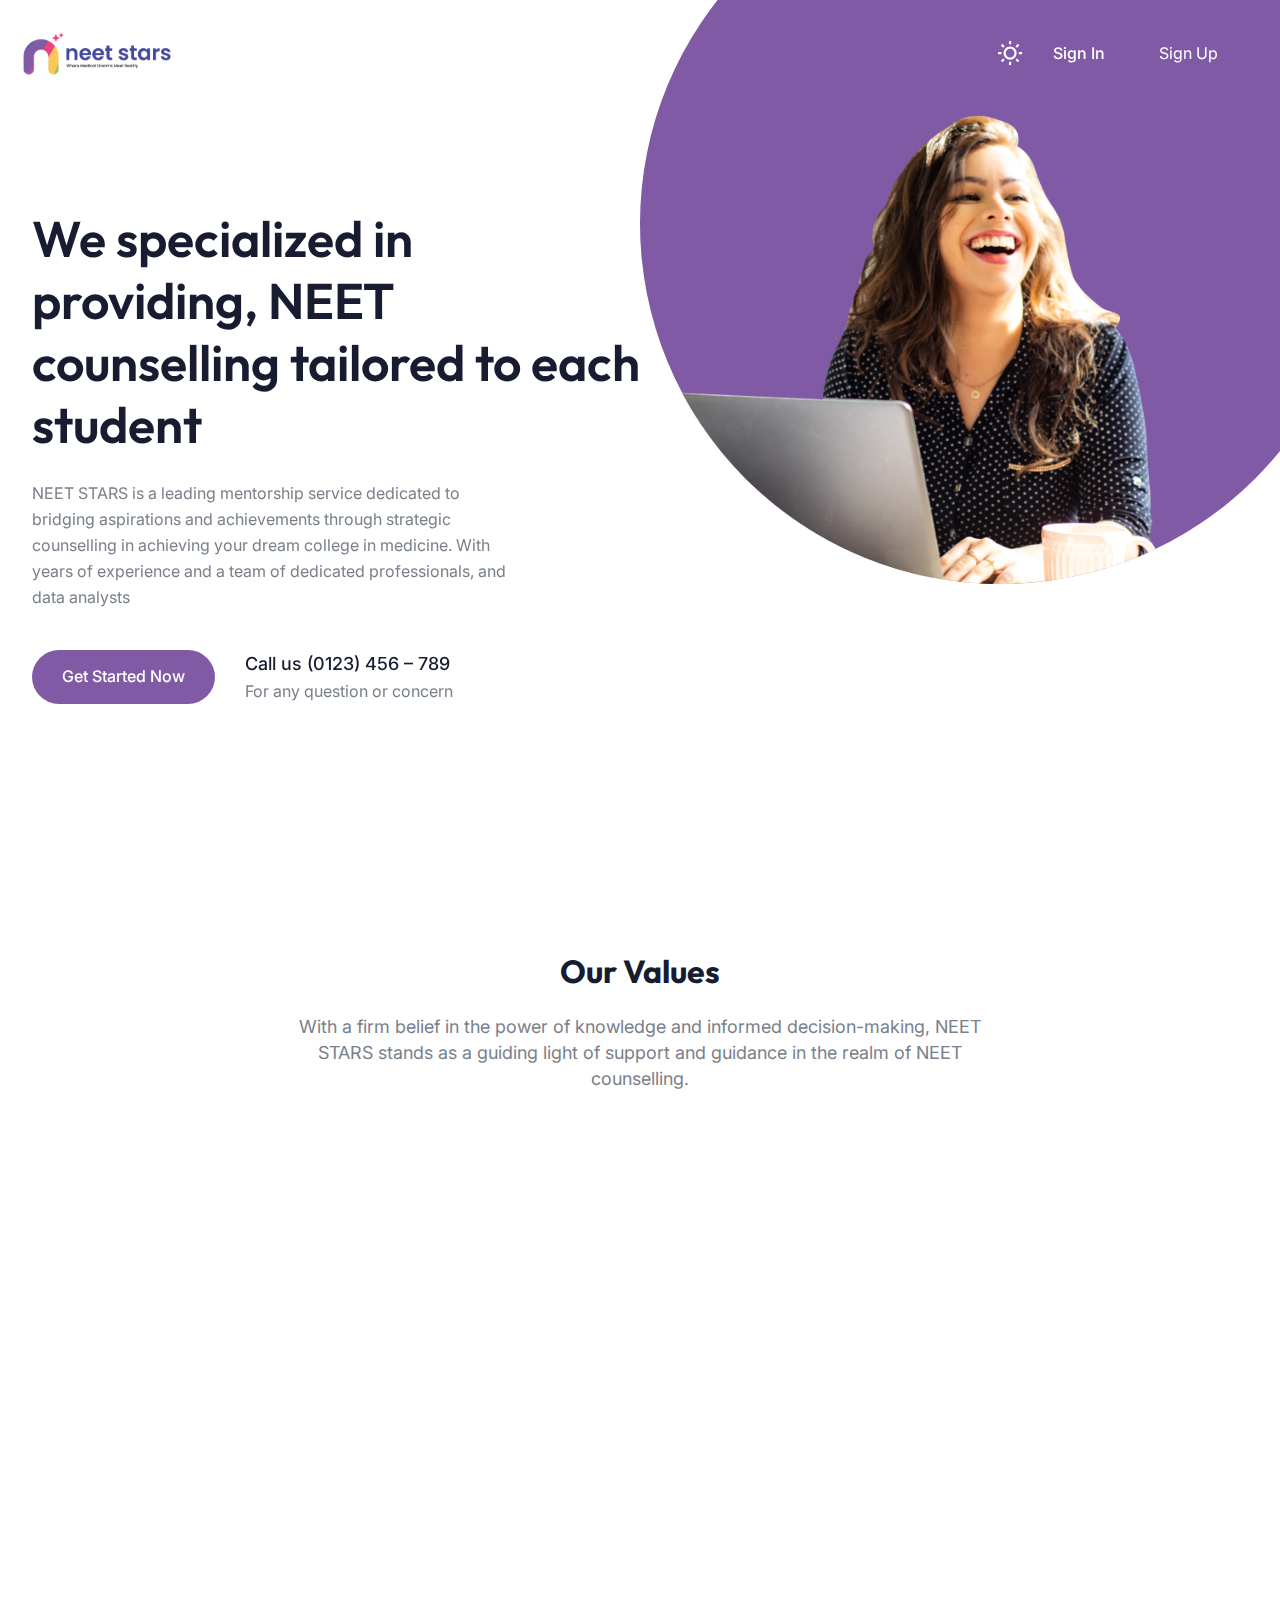
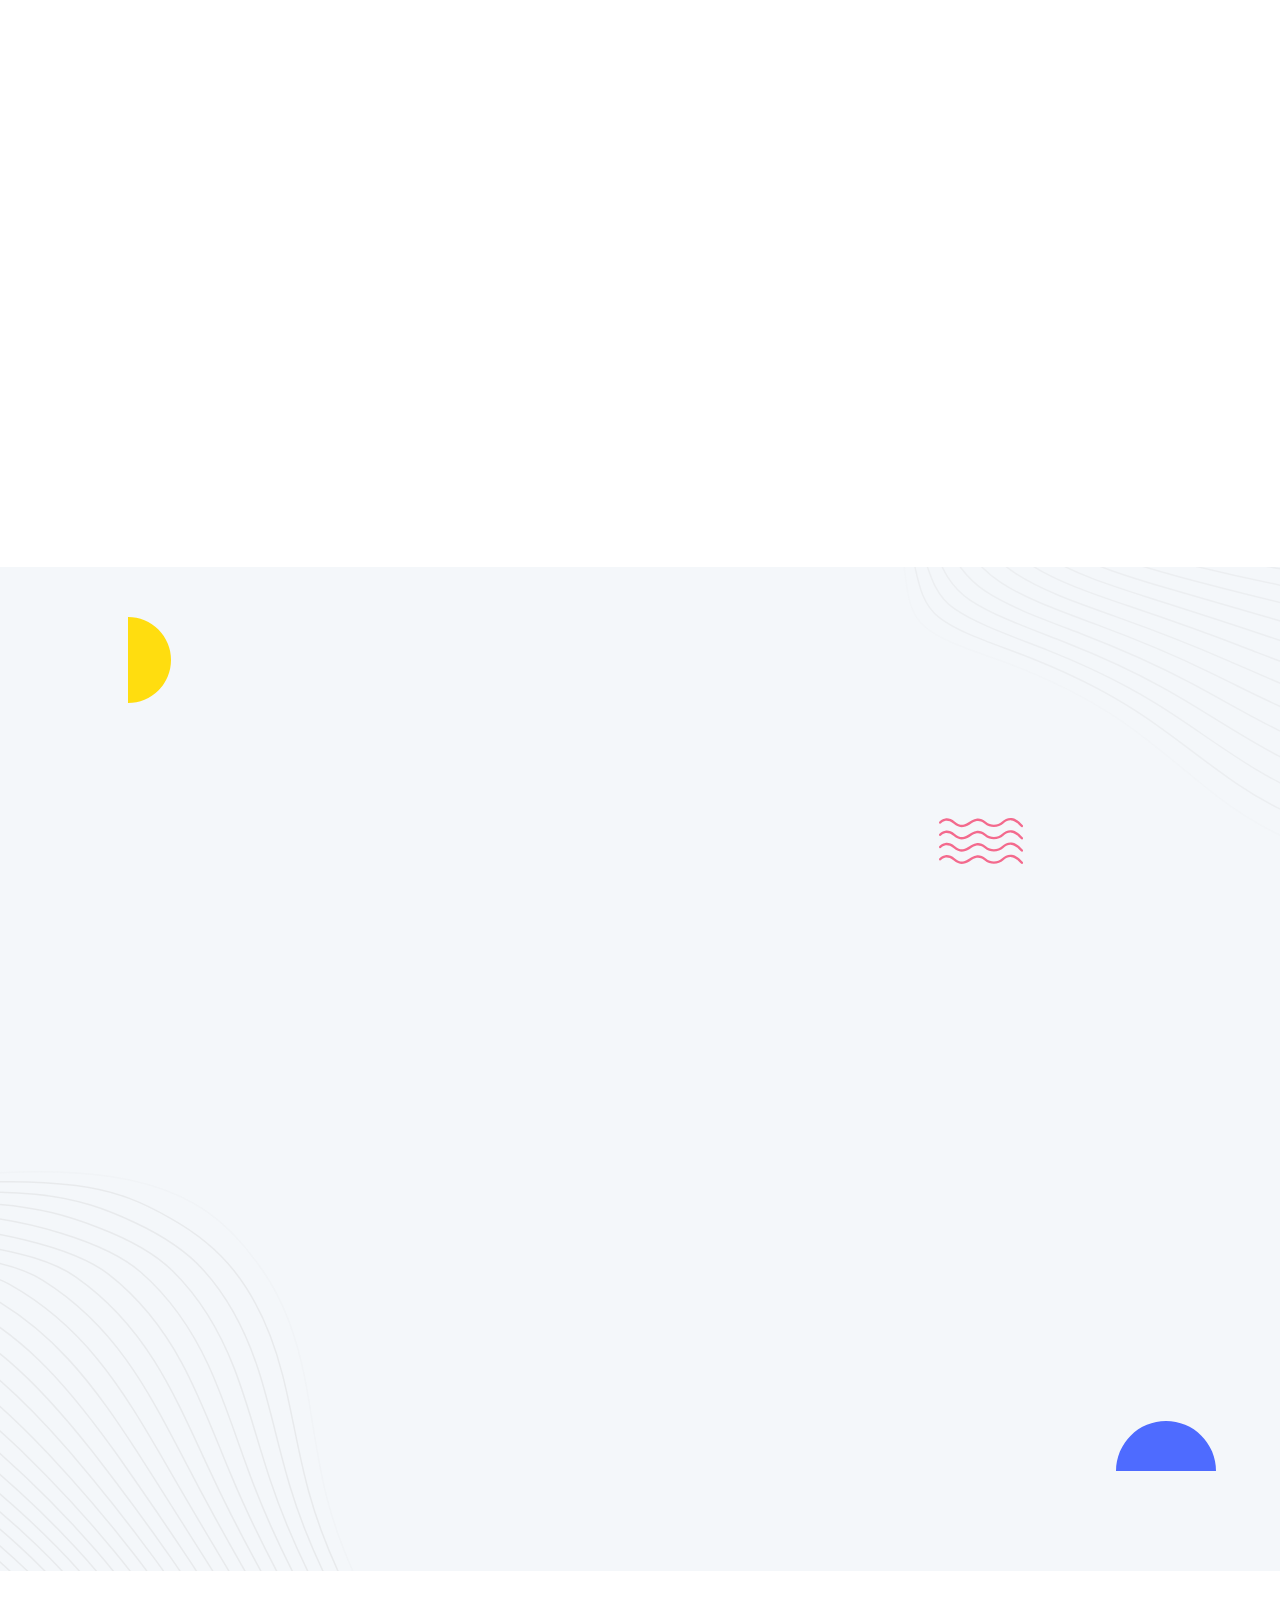
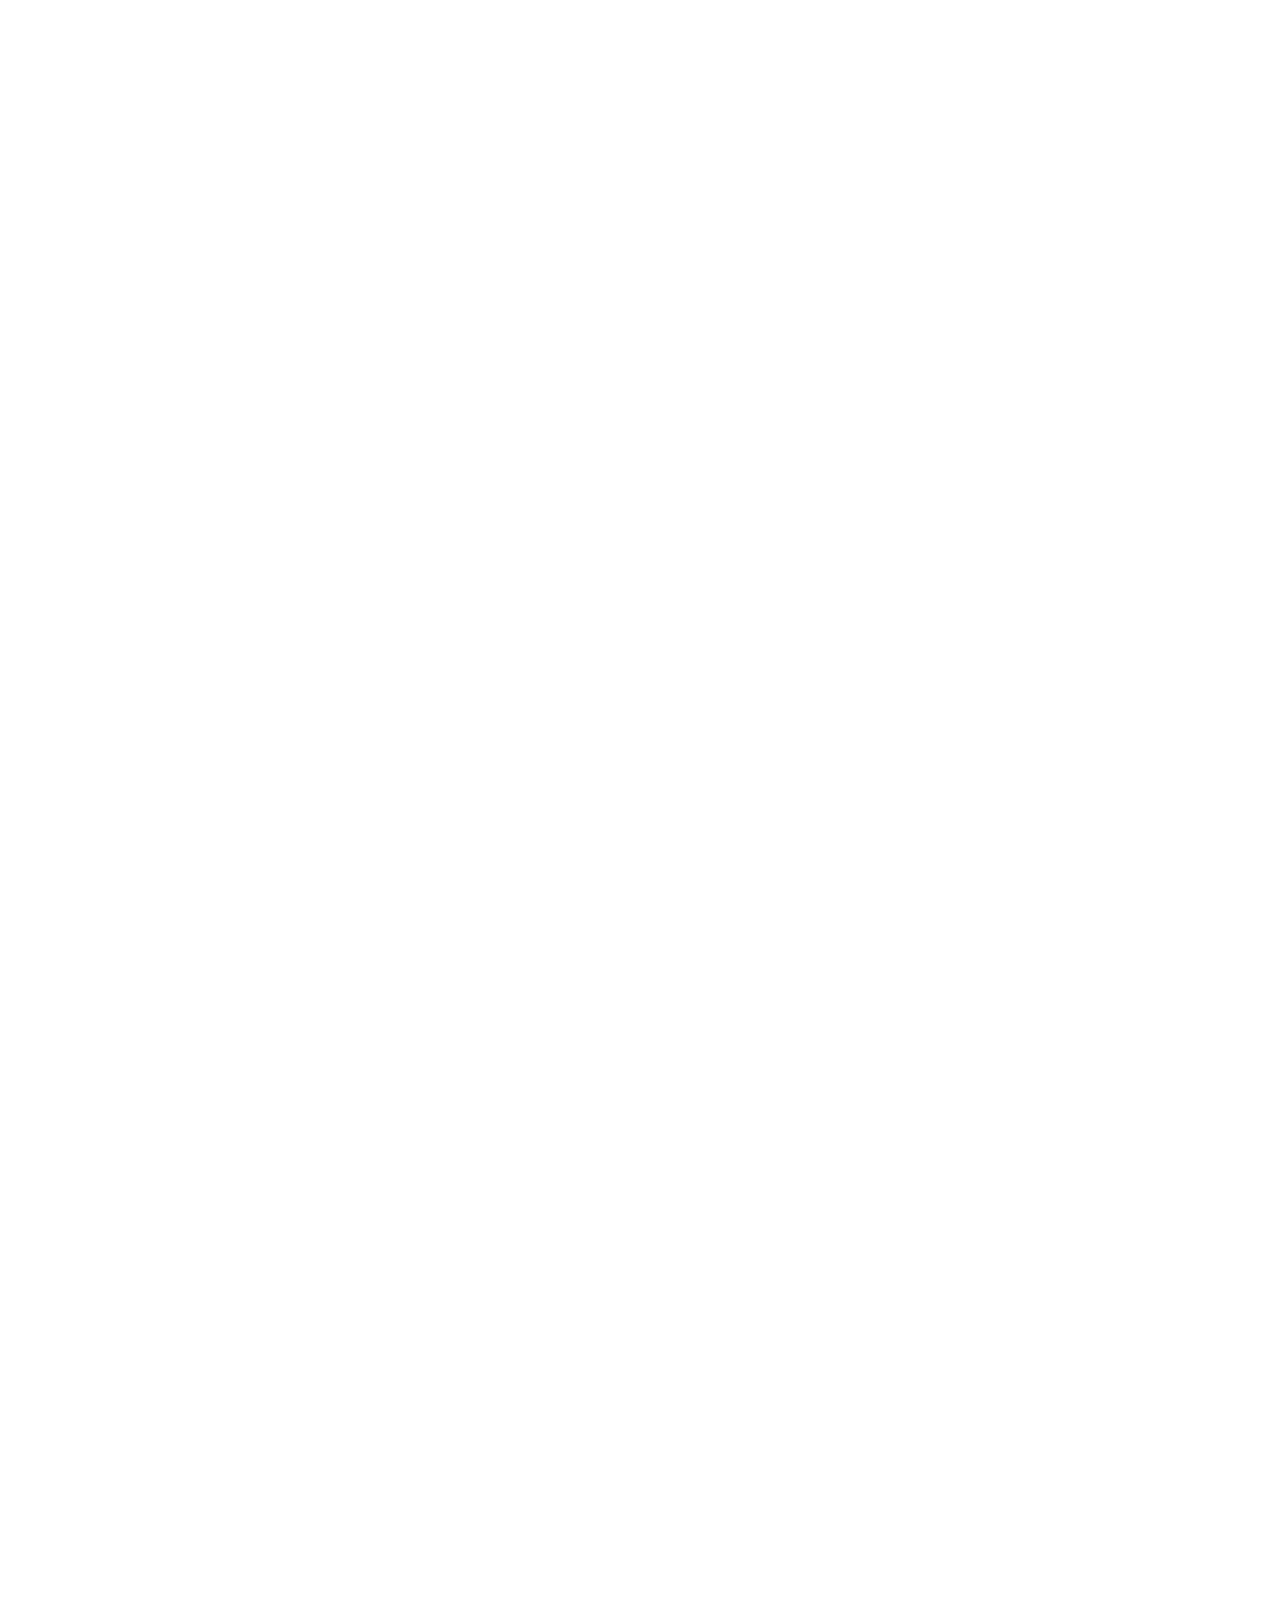
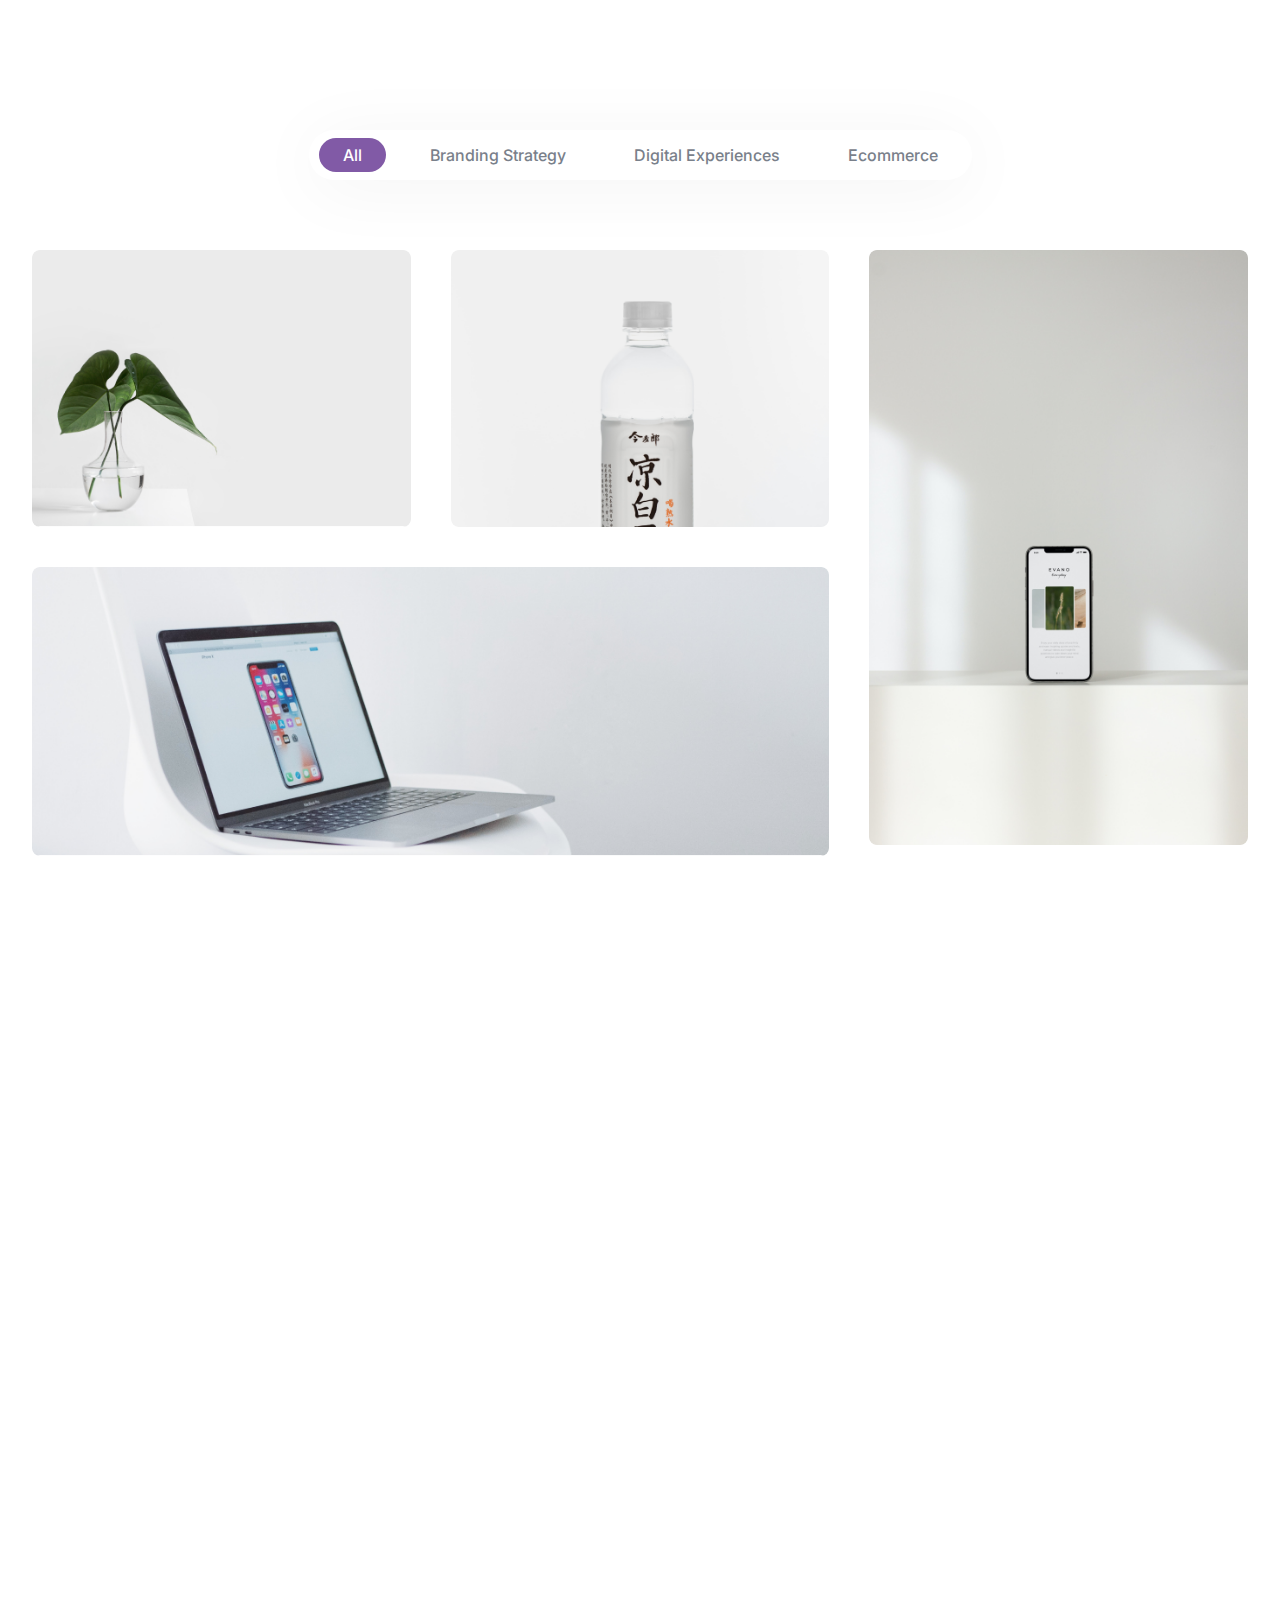
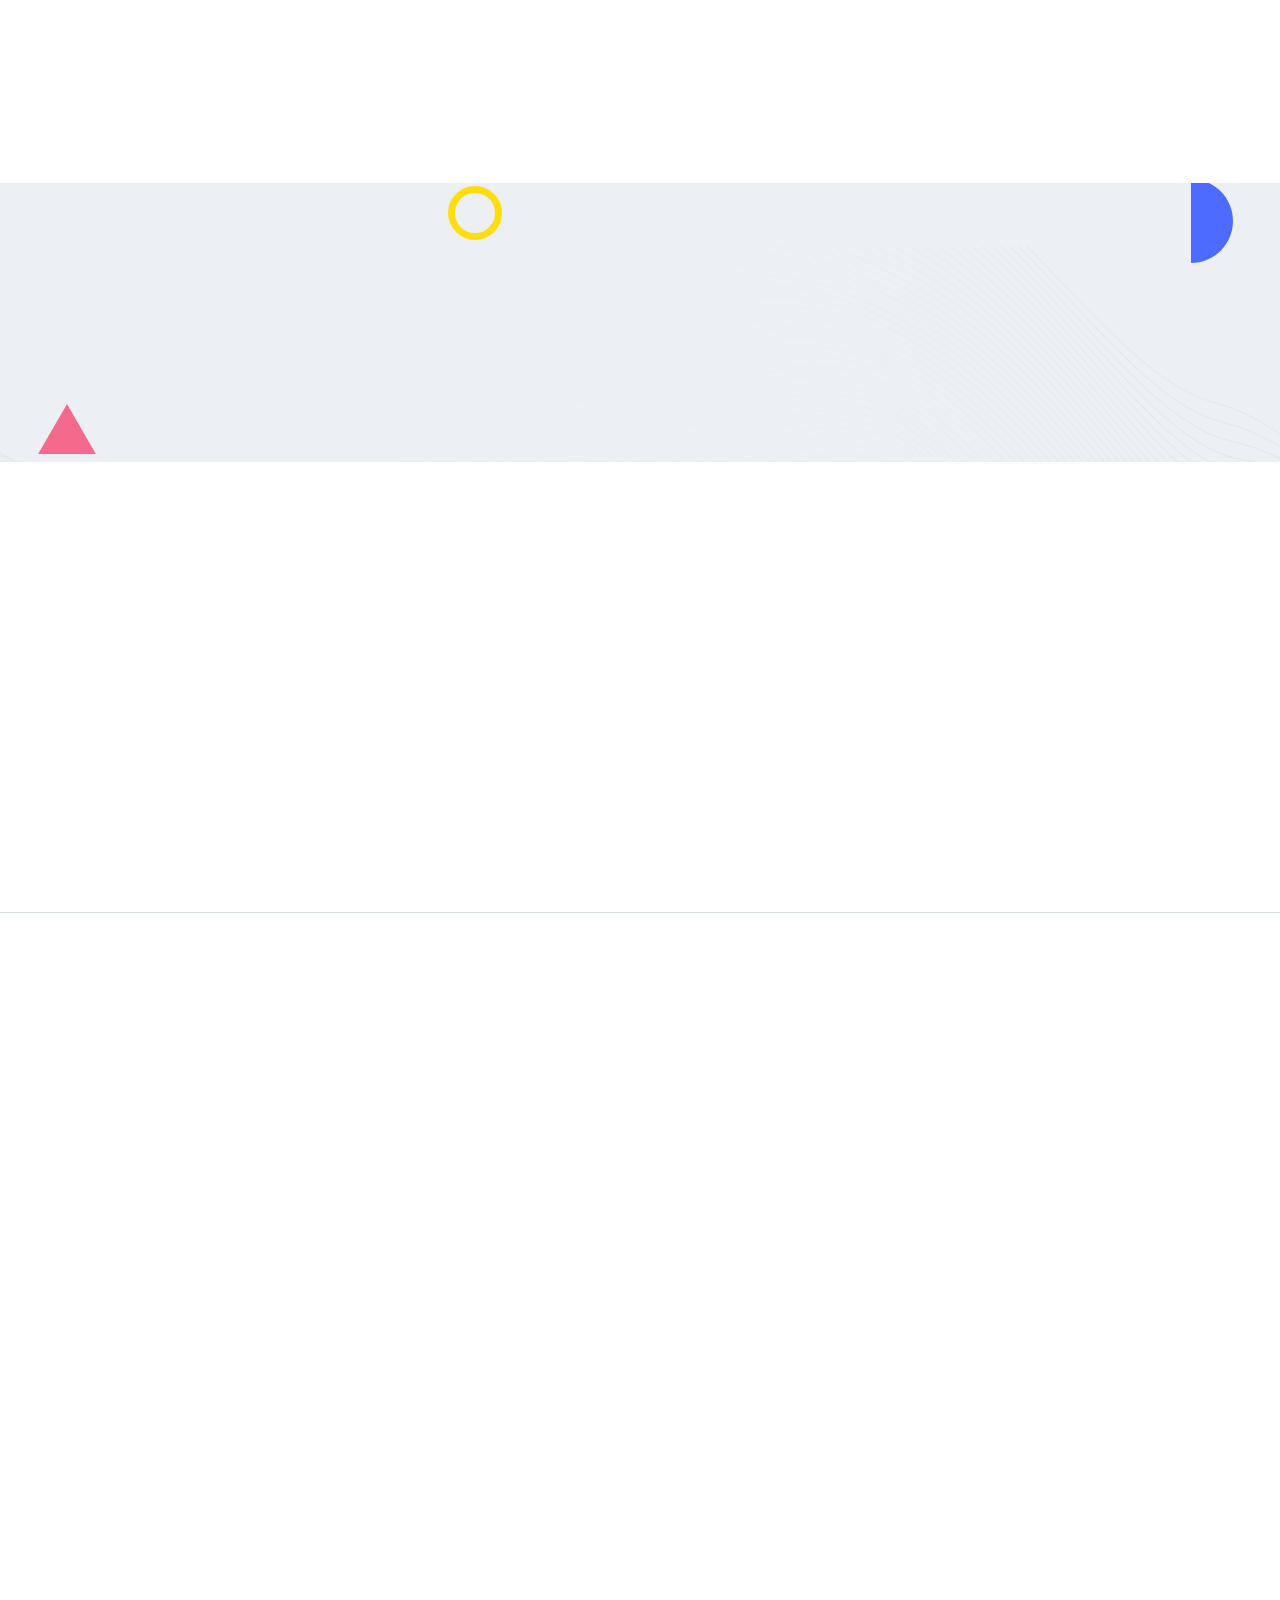
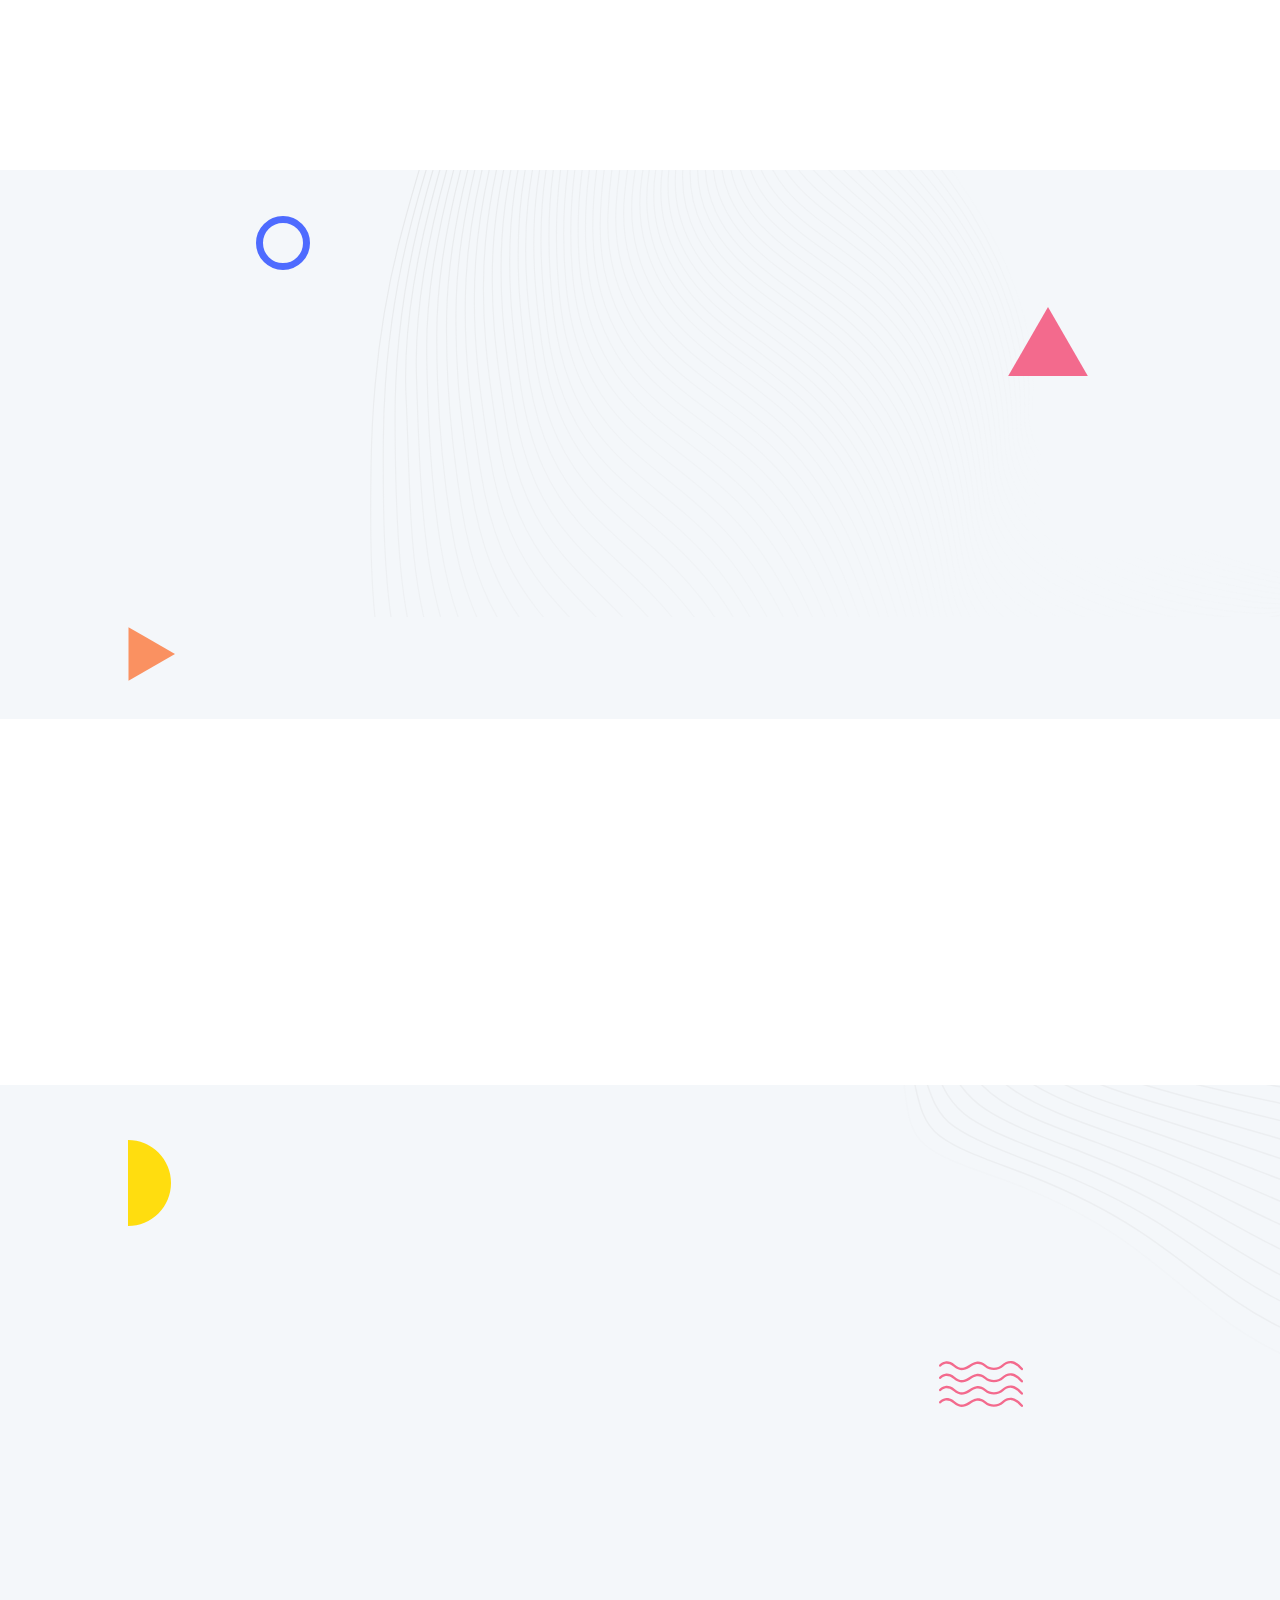
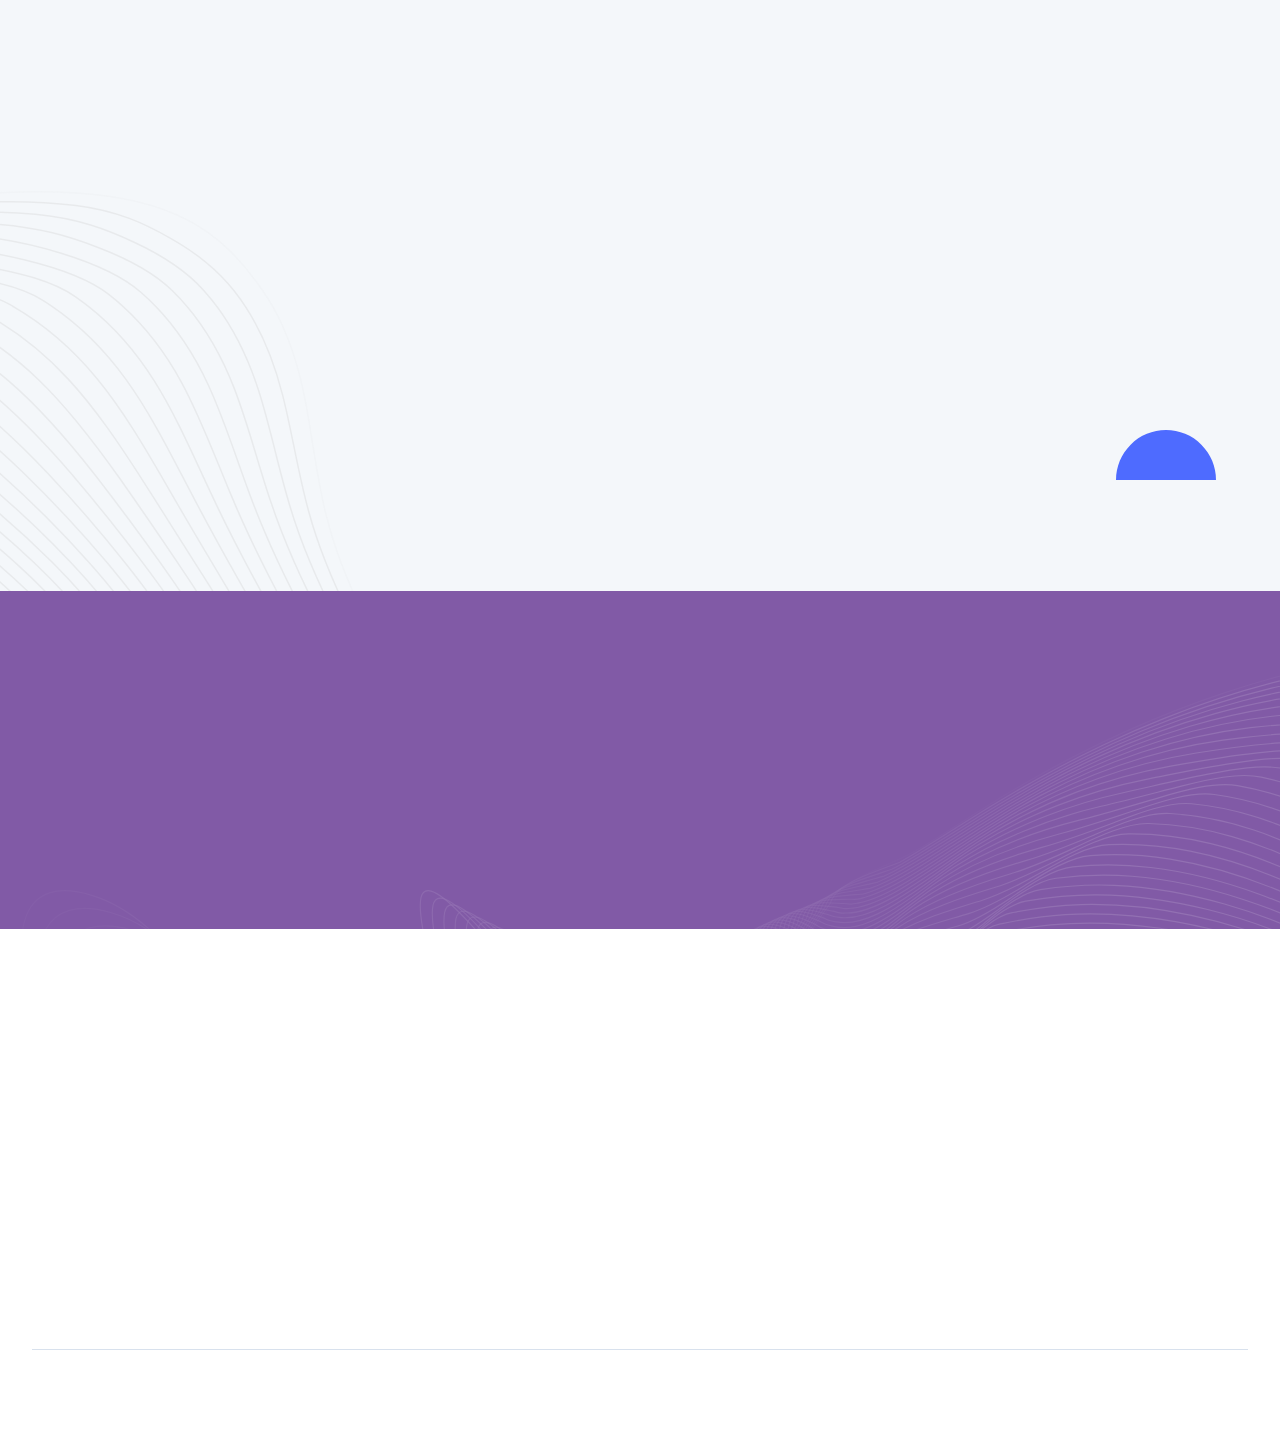
==== commit 984e69f3: "feat : add images and ui changes" ====
--- a/index.html
+++ b/index.html
@@ -163,13 +163,13 @@
             <div class="animate_left xc gn gg jn/2 i">
               <div>
                 <img src="images/shape-05.svg" alt="Shape" class="h -ud-left-5 x" />
-                <img src="images/about-01.png" alt="About" class="ib" />
-                <img src="images/about-02.png" alt="About" />
+                <img src="images/about-1.png" alt="About" class="ib"  loading="lazy" style="border-radius: 6px;"/>
+                <img src="images/about-2.png" alt="About"  style="border-radius: 6px;"/>
               </div>
               <div>
                 <img src="images/shape-06.svg" alt="Shape" />
-                <img src="images/about-03.png" alt="About" class="ob gb" />
-                <img src="images/shape-07.svg" alt="Shape" class="bb" />
+                <img src="images/about-3.png" alt="About" class="ob gb"  loading="lazy" style="border-radius: 6px;"/>
+                <img src="images/shape-07.svg" alt="Shape" class="bb" loading="lazy" />
               </div>
             </div>
 
@@ -372,7 +372,7 @@
             <button
               data-filter="*"
               @click="filterTab = 1"
-              :class="{ 'gh lk' : filterTab === 1 }"
+              :class="{ 'cta' : filterTab === 1 }"
               class="project-tab-btn ek rg ml il vi mi"
             >
               All
@@ -380,7 +380,7 @@
             <button
               data-filter=".branding"
               @click="filterTab = 2"
-              :class="{ 'gh lk' : filterTab === 2 }"
+              :class="{ 'cta lk' : filterTab === 2 }"
               class="project-tab-btn ek rg ml il vi mi"
             >
               Branding Strategy
@@ -388,7 +388,7 @@
             <button
               data-filter=".digital"
               @click="filterTab = 3"
-              :class="{ 'gh lk' : filterTab === 3 }"
+              :class="{ 'cta lk' : filterTab === 3 }"
               class="project-tab-btn ek rg ml il vi mi"
             >
               Digital Experiences
@@ -396,7 +396,7 @@
             <button
               data-filter=".ecommerce"
               @click="filterTab = 4"
-              :class="{ 'gh lk' : filterTab === 4 }"
+              :class="{ 'cta lk' : filterTab === 4 }"
               class="project-tab-btn ek rg ml il vi mi"
             >
               Ecommerce
@@ -770,7 +770,7 @@
                 <div
                   class="im h r s df vd yc wg tc wf xf al hh/20 nl il z-10"
                 >
-                  <a href="./blog-single.html" class="vc ek rg lk gh sl ml il gi hi"
+                  <a href="./blog-single.html" class="vc ek rg lk gh sl ml il gi hi cta"
                     >Read More</a
                   >
                 </div>
@@ -801,7 +801,7 @@
                 <div
                   class="im h r s df vd yc wg tc wf xf al hh/20 nl il z-10"
                 >
-                  <a href="./blog-single.html" class="vc ek rg lk gh sl ml il gi hi"
+                  <a href="./blog-single.html" class="vc ek rg lk gh sl ml il gi hi cta"
                     >Read More</a
                   >
                 </div>
@@ -832,7 +832,7 @@
                 <div
                   class="im h r s df vd yc wg tc wf xf al hh/20 nl il z-10"
                 >
-                  <a href="./blog-single.html" class="vc ek rg lk gh sl ml il gi hi"
+                  <a href="./blog-single.html" class="vc ek rg lk gh sl ml il gi hi cta"
                     >Read More</a
                   >
                 </div>
@@ -1048,16 +1048,13 @@
               </div>
               <div class="fb">
                 <h4 class="wj kk wm cc">Office Location</h4>
-                <p>76/A, Green valle, Califonia USA.</p>
+                <p>1/1,Mn Krishna Rao road,opposite to Lalbagh west gate VV Puram, Bangalore, India, 560004</p>
               </div>
               <div class="fb">
                 <h4 class="wj kk wm cc">Phone Number</h4>
                 <p><a href="#">+009 8754 3433 223</a></p>
               </div>
-              <div class="fb">
-                <h4 class="wj kk wm cc">Skype Email</h4>
-                <p><a href="#">example@yourmail.com</a></p>
-              </div>
+              
 
               <span class="rc nd rh tm lc fb"></span>
 
@@ -1065,27 +1062,13 @@
                 <h4 class="wj kk wm qb">Social Media</h4>
                 <ul class="tc wf fg">
                   <li>
-                    <a href="#" class="c tc wf xf ie ld rg ml il tl">
-                      <svg class="th lm ml il" width="11" height="20" viewBox="0 0 11 20" fill="none" xmlns="http://www.w3.org/2000/svg">
-                        <path
-                          d="M6.83366 11.3752H9.12533L10.042 7.7085H6.83366V5.87516C6.83366 4.931 6.83366 4.04183 8.667 4.04183H10.042V0.96183C9.74316 0.922413 8.61475 0.833496 7.42308 0.833496C4.93433 0.833496 3.16699 2.35241 3.16699 5.14183V7.7085H0.416992V11.3752H3.16699V19.1668H6.83366V11.3752Z"
-                          fill=""
-                        />
-                      </svg>
+                    <a href="ttps://www.instagram.com/neetstarsindia?igsh=b3RjdGE0c29tYjVz" class="c tc wf xf ie ld rg ml il tl">
+                      <svg xmlns="http://www.w3.org/2000/svg" width="24" height="24" viewBox="0 0 24 24" fill="none" stroke="currentColor" stroke-width="2" stroke-linecap="round" stroke-linejoin="round" class="lucide lucide-instagram"><rect width="20" height="20" x="2" y="2" rx="5" ry="5"/><path d="M16 11.37A4 4 0 1 1 12.63 8 4 4 0 0 1 16 11.37z"/><line x1="17.5" x2="17.51" y1="6.5" y2="6.5"/></svg>
                     </a>
                   </li>
+                 
                   <li>
-                    <a href="#" class="c tc wf xf ie ld rg ml il tl">
-                      <svg class="th lm ml il" width="20" height="16" viewBox="0 0 20 16" fill="none" xmlns="http://www.w3.org/2000/svg">
-                        <path
-                          d="M19.3153 2.18484C18.6155 2.4944 17.8733 2.6977 17.1134 2.78801C17.9144 2.30899 18.5138 1.55511 18.8001 0.666844C18.0484 1.11418 17.2244 1.42768 16.3654 1.59726C15.7885 0.979958 15.0238 0.57056 14.1901 0.432713C13.3565 0.294866 12.5007 0.436294 11.7558 0.835009C11.0108 1.23372 10.4185 1.86739 10.0708 2.63749C9.72313 3.40759 9.63963 4.27098 9.83327 5.09343C8.30896 5.01703 6.81775 4.62091 5.45645 3.93079C4.09516 3.24067 2.89423 2.27197 1.93161 1.08759C1.59088 1.67284 1.41182 2.33814 1.41278 3.01534C1.41278 4.34451 2.08928 5.51876 3.11778 6.20626C2.50912 6.1871 1.91386 6.02273 1.38161 5.72685V5.77451C1.38179 6.65974 1.68811 7.51766 2.24864 8.20282C2.80916 8.88797 3.58938 9.3582 4.45703 9.53376C3.89201 9.68688 3.29956 9.70945 2.72453 9.59976C2.96915 10.3617 3.44595 11.0281 4.08815 11.5056C4.73035 11.9831 5.50581 12.2478 6.30594 12.2627C5.51072 12.8872 4.60019 13.3489 3.62642 13.6213C2.65264 13.8938 1.63473 13.9716 0.630859 13.8503C2.38325 14.9773 4.4232 15.5756 6.50669 15.5737C13.5586 15.5737 17.415 9.73176 17.415 4.66535C17.415 4.50035 17.4104 4.33351 17.4031 4.17035C18.1537 3.62783 18.8016 2.95578 19.3162 2.18576L19.3153 2.18484Z"
-                          fill=""
-                        />
-                      </svg>
-                    </a>
-                  </li>
-                  <li>
-                    <a href="#" class="c tc wf xf ie ld rg ml il tl">
+                    <a href="https://www.linkedin.com/in/neetstars-india-6a26232bb/" class="c tc wf xf ie ld rg ml il tl">
                       <svg class="th lm ml il" width="19" height="18" viewBox="0 0 19 18" fill="none" xmlns="http://www.w3.org/2000/svg">
                         <path
                           d="M4.36198 2.58327C4.36174 3.0695 4.16835 3.53572 3.82436 3.87937C3.48037 4.22301 3.01396 4.41593 2.52773 4.41569C2.0415 4.41545 1.57528 4.22206 1.23164 3.87807C0.887991 3.53408 0.69507 3.06767 0.695313 2.58144C0.695556 2.09521 0.888943 1.62899 1.23293 1.28535C1.57692 0.941701 2.04333 0.748781 2.52956 0.749024C3.01579 0.749267 3.48201 0.942654 3.82566 1.28664C4.1693 1.63063 4.36222 2.09704 4.36198 2.58327ZM4.41698 5.77327H0.750313V17.2499H4.41698V5.77327ZM10.2103 5.77327H6.56198V17.2499H10.1736V11.2274C10.1736 7.87244 14.5461 7.56077 14.5461 11.2274V17.2499H18.167V9.98077C18.167 4.32494 11.6953 4.53577 10.1736 7.31327L10.2103 5.77327Z"
@@ -1095,14 +1078,7 @@
                     </a>
                   </li>
                   <li>
-                    <a href="#" class="c tc wf xf ie ld rg ml il tl">
-                      <svg class="th lm ml il" width="22" height="14" viewBox="0 0 22 14" fill="none" xmlns="http://www.w3.org/2000/svg">
-                        <path
-                          d="M6.82308 0.904297C7.40883 0.904297 7.95058 0.95013 8.44558 1.0858C8.89476 1.16834 9.32351 1.33772 9.70783 1.58446C10.069 1.81088 10.3394 2.12896 10.5191 2.53688C10.6997 2.9448 10.7895 3.44438 10.7895 3.98796C10.7895 4.62321 10.6547 5.1668 10.3394 5.57471C10.069 5.98355 9.61799 6.34563 9.07716 6.61788C9.84349 6.84521 10.4292 7.25313 10.7895 7.79672C11.1507 8.34122 11.3762 9.02138 11.3762 9.7923C11.3762 10.4275 11.2405 10.9711 11.015 11.4249C10.7895 11.8786 10.4292 12.2865 10.0232 12.5588C9.58205 12.8506 9.09443 13.0651 8.58124 13.1931C8.04041 13.3297 7.49958 13.4205 6.95874 13.4205H0.916992V0.904297H6.82308ZM6.46191 5.98263C6.95783 5.98263 7.36391 5.84696 7.67924 5.62055C7.99458 5.39413 8.13024 4.9853 8.13024 4.48663C8.13024 4.21438 8.08441 3.94213 7.99458 3.76155C7.90474 3.58005 7.76908 3.44346 7.58941 3.3078C7.40883 3.21705 7.22824 3.1263 7.00274 3.08138C6.77724 3.03555 6.55266 3.03555 6.28133 3.03555H3.66699V5.98355H6.46283L6.46191 5.98263ZM6.59758 11.3341C6.86799 11.3341 7.13841 11.2883 7.36391 11.2434C7.59159 11.2001 7.80692 11.1071 7.99458 10.9711C8.17826 10.8384 8.33193 10.6685 8.44558 10.4725C8.53541 10.246 8.62616 9.9738 8.62616 9.65663C8.62616 9.02138 8.44558 8.56763 8.08533 8.25046C7.72416 7.97822 7.22824 7.84255 6.64249 7.84255H3.66699V11.335H6.59758V11.3341ZM15.2986 11.2883C15.6588 11.6513 16.1997 11.8328 16.9211 11.8328C17.417 11.8328 17.868 11.6971 18.2282 11.4707C18.5894 11.1985 18.8149 10.9262 18.9047 10.654H21.1139C20.7527 11.742 20.2119 12.513 19.4914 13.0116C18.7691 13.4654 17.9129 13.7376 16.8762 13.7376C16.2128 13.7396 15.5551 13.6165 14.9374 13.3746C14.3816 13.1661 13.886 12.8235 13.4946 12.3773C13.0759 11.9598 12.7665 11.4457 12.5935 10.8804C12.368 10.291 12.2772 9.65663 12.2772 8.93063C12.2772 8.25047 12.368 7.61613 12.5935 7.0258C12.8103 6.45755 13.1311 5.93468 13.5395 5.48396C13.9456 5.07605 14.4415 4.71396 14.9823 4.48663C15.5843 4.24469 16.2274 4.12143 16.8762 4.12363C17.6425 4.12363 18.319 4.26021 18.9047 4.57738C19.4914 4.89455 19.9415 5.25755 20.3027 5.80205C20.6711 6.32503 20.9456 6.90819 21.1139 7.52538C21.2037 8.15972 21.2487 8.79497 21.2037 9.52005H14.667C14.667 10.246 14.9374 10.9262 15.2986 11.2892V11.2883ZM18.1384 6.52713C17.8231 6.20996 17.3272 6.02846 16.7405 6.02846C16.3353 6.02846 16.0191 6.11922 15.7487 6.25488C15.4782 6.39147 15.2986 6.57297 15.118 6.75447C14.952 6.92978 14.8422 7.15067 14.8027 7.3888C14.7568 7.61613 14.7119 7.79672 14.7119 7.97822H18.7691C18.6792 7.29805 18.4537 6.84522 18.1384 6.52713ZM14.1711 1.76596H19.2201V2.99063H14.172V1.76596H14.1711Z"
-                          fill=""
-                        />
-                      </svg>
-                    </a>
+                   
                   </li>
                 </ul>
               </div>
@@ -1170,7 +1146,7 @@
                 </div>
 
                 <div class="tc xf">
-                  <button class="vc rg lk gh ml il hi gi _l">Send Message</button>
+                  <button class="vc rg lk gh ml il hi gi _l cta">Send Message</button>
                 </div>
               </form>
             </div>
@@ -1180,7 +1156,7 @@
       <!-- ===== Contact End ===== -->
 
       <!-- ===== CTA Start ===== -->
-      <section class="i pg gh ji">
+      <section class="i pg gh ji cta">
   <!-- Bg Shape -->
   <img class="h p q" src="images/shape-16.svg" alt="Bg Shape" />
 
@@ -1195,7 +1171,7 @@
         </p>
       </div>
       <div class="animate_right bf">
-        <a href="#" class="vc ek kk hh rg ol il cm gi hi cta">
+        <a href="#" class="vc ek kk hh rg ol il cm gi hi "     style="background-color: #F36A8D !important;color:white;">
             Get Started Now
         </a>
       </div>
@@ -1213,8 +1189,8 @@
       <div class="tc uf ap gg fp">
         <div class="animate_top zd/2 to/4">
           <a href="index.html">
-            <img src="images/logo-light.svg" alt="Logo" class="om" />
-            <img src="images/logo-dark.svg" alt="Logo" class="xc nm" />
+            <img class="om  logo" src="images/logo.svg"   alt="Logo Light" />
+            <img class="xc nm  logo" src="images/logo.svg"   alt="Logo Dark" />
           </a>
 
           <p class="lc fb">Lorem ipsum dolor sit amet, consectetur adipiscing elit.</p>
